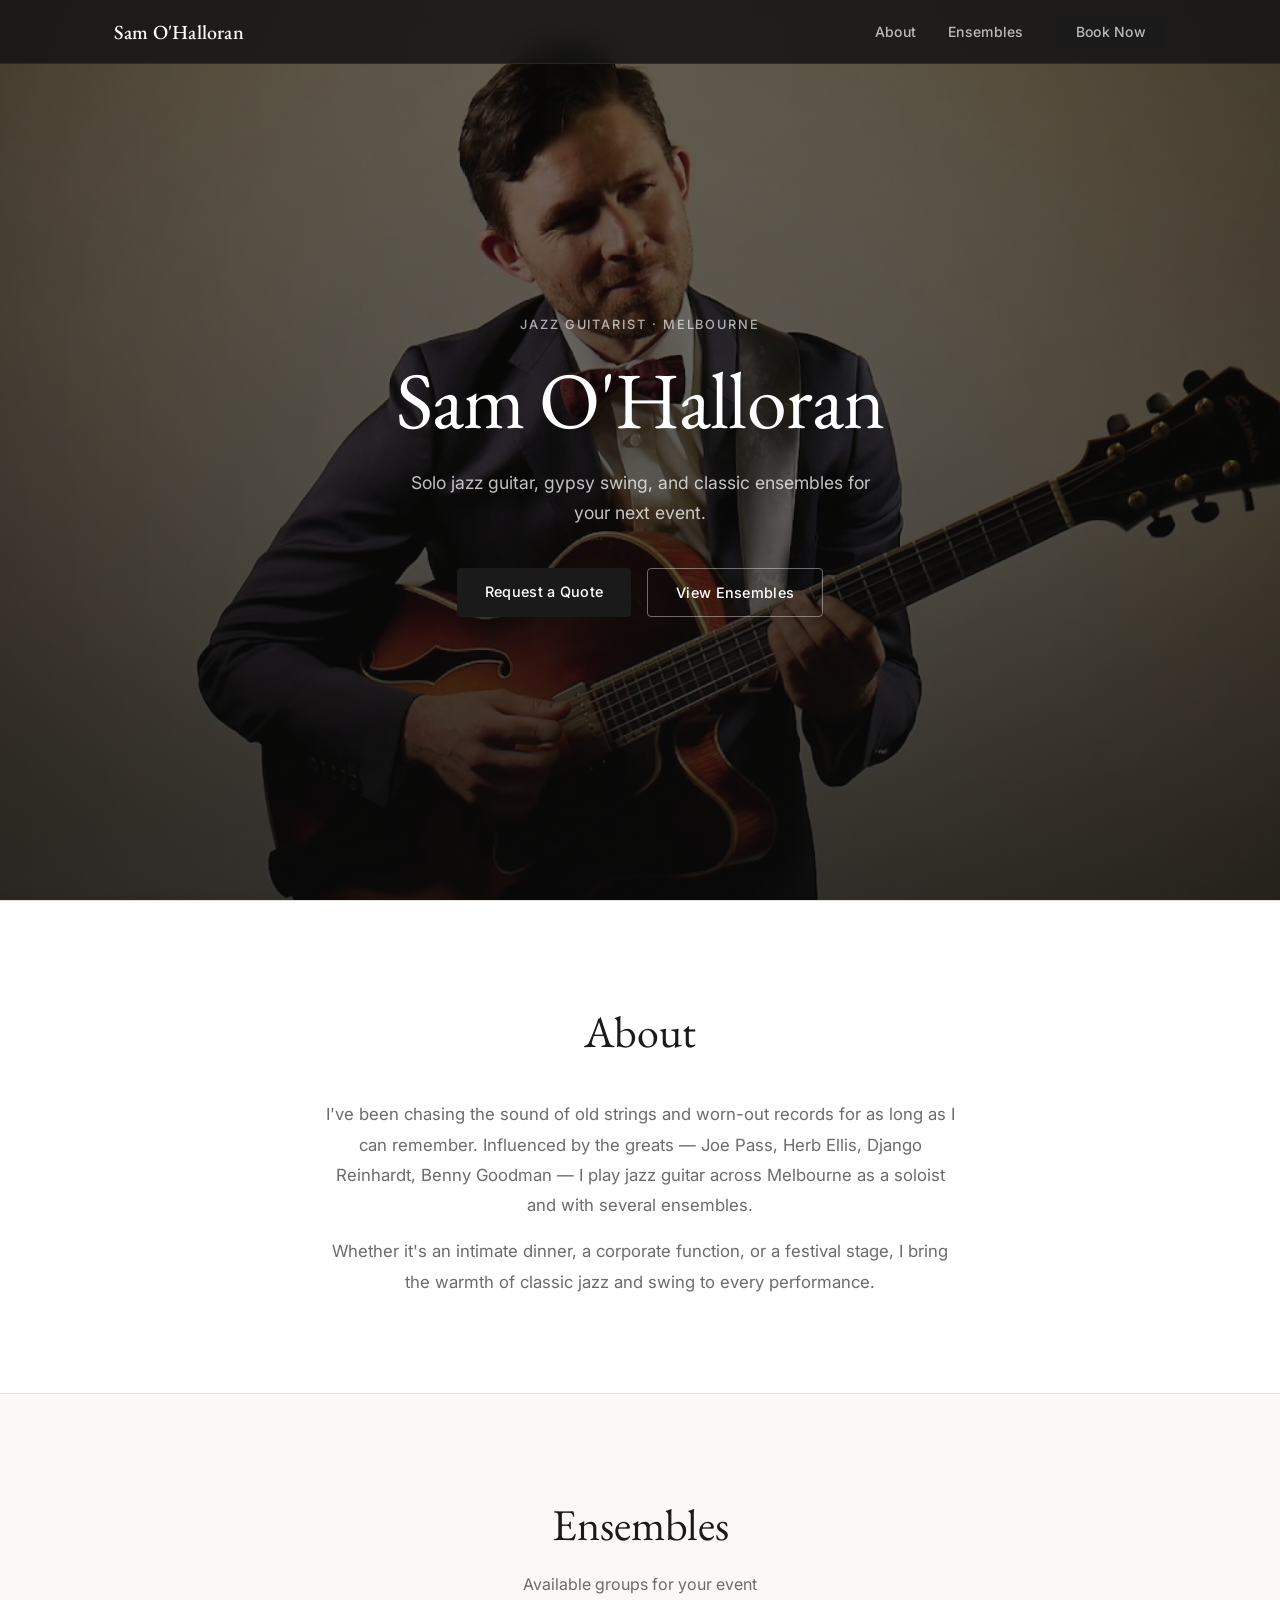
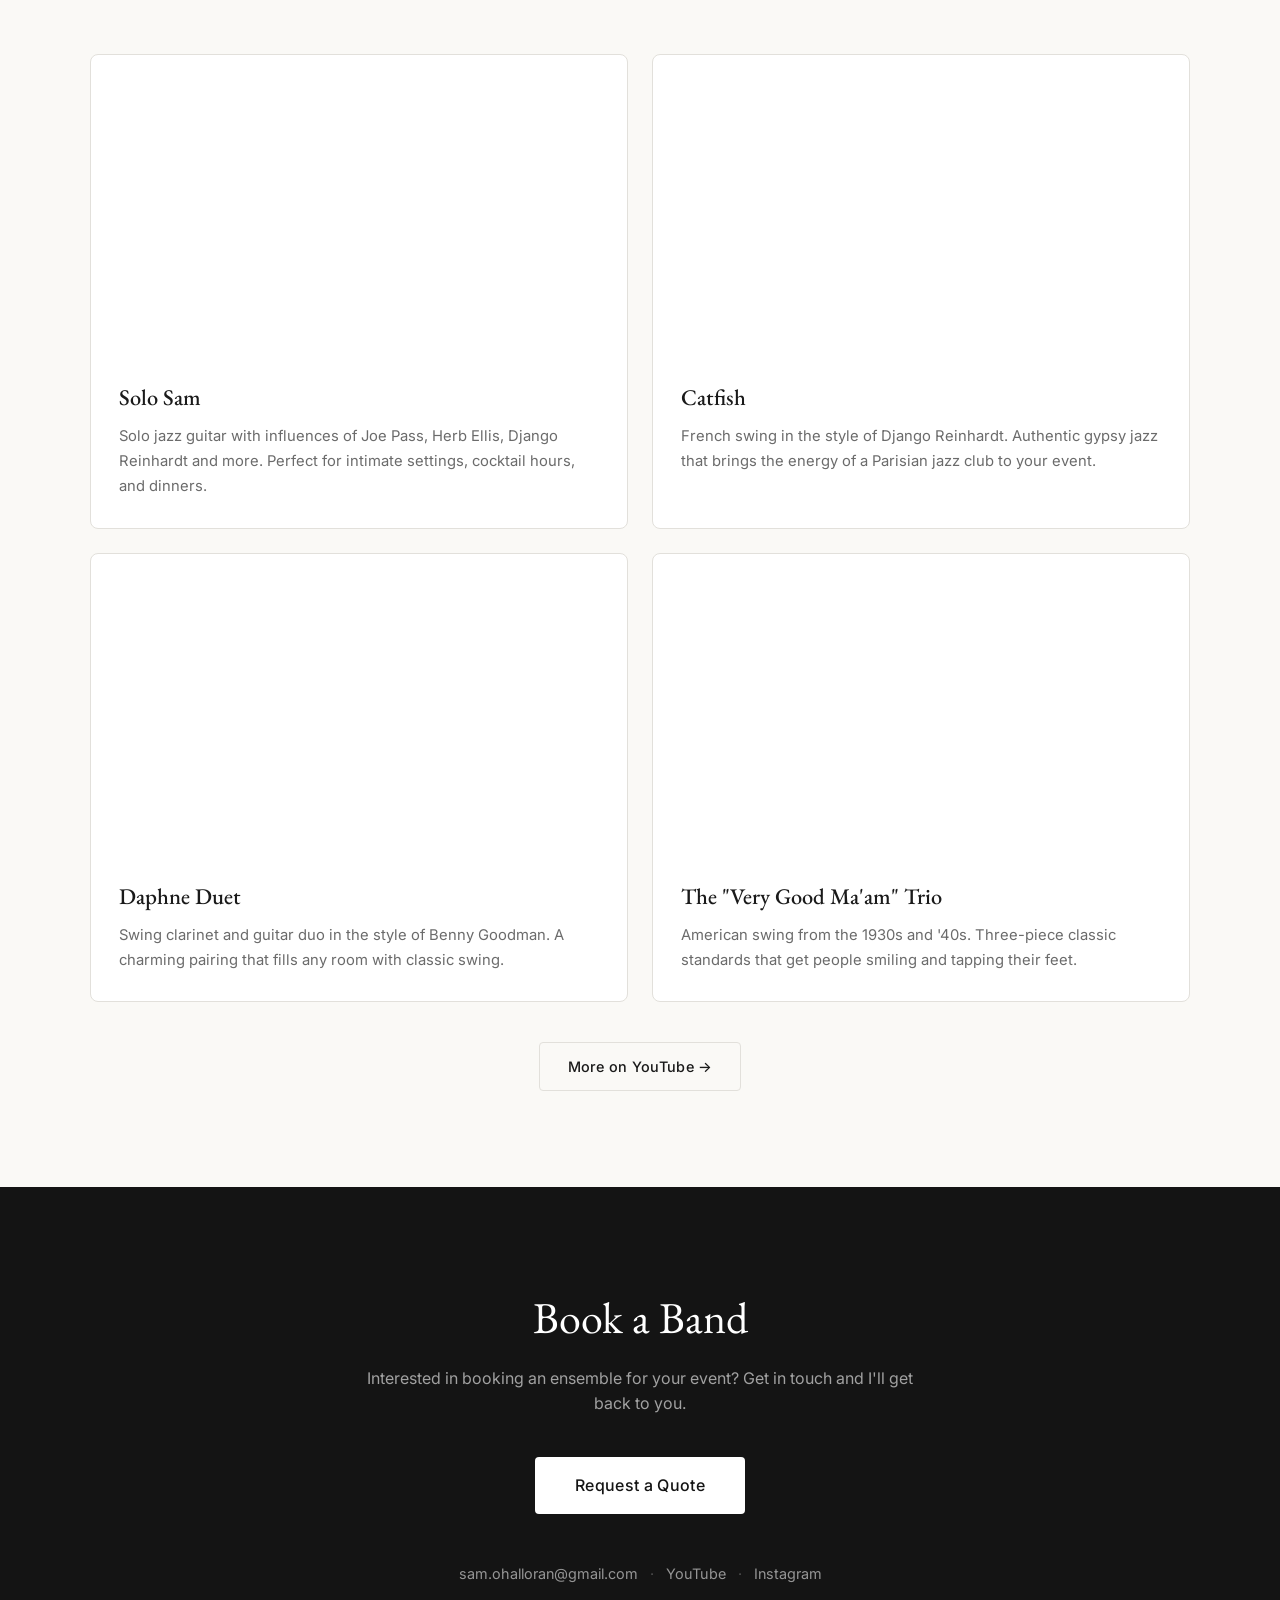
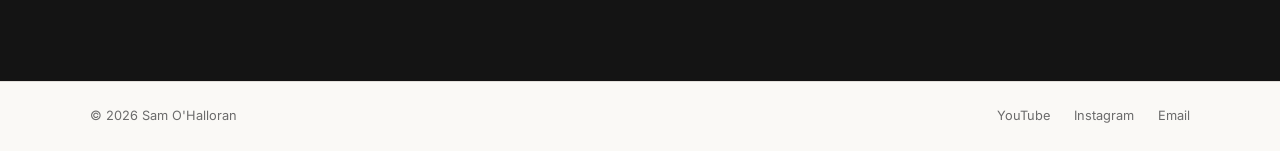
==== index.html @ 89ad7547 "Rebuild site as static HTML/CSS/JS for GitHub Pages Single-page layout with hero, about, ensembles (" ====
<!DOCTYPE html>
<html lang="en">
<head>
    <meta charset="UTF-8">
    <meta name="viewport" content="width=device-width, initial-scale=1.0">
    <title>Sam O'Halloran | Jazz Guitarist · Melbourne</title>
    <meta name="description" content="Melbourne jazz guitarist Sam O'Halloran — solo guitar, gypsy swing, and classic jazz ensembles available for events and functions.">
    <meta name="theme-color" content="#1a1a1a">
    <link rel="preconnect" href="https://fonts.googleapis.com">
    <link rel="preconnect" href="https://fonts.gstatic.com" crossorigin>
    <link href="https://fonts.googleapis.com/css2?family=EB+Garamond:ital,wght@0,400;0,500;0,600;1,400&family=Inter:wght@400;500;600&display=swap" rel="stylesheet">
    <link rel="stylesheet" href="css/styles.css">
</head>
<body>

    <nav id="nav" aria-label="Main navigation">
        <div class="nav-inner">
            <a href="#" class="nav-logo">Sam O'Halloran</a>
            <button class="nav-toggle" aria-label="Toggle menu" aria-expanded="false">
                <span></span>
                <span></span>
                <span></span>
            </button>
            <ul class="nav-links">
                <li><a href="#about">About</a></li>
                <li><a href="#ensembles">Ensembles</a></li>
                <li><a href="#contact" class="nav-cta">Book Now</a></li>
            </ul>
        </div>
    </nav>

    <main>
        <section id="hero" aria-label="Introduction">
            <div class="hero-bg" style="background-image: url('assets/images/solo-sam.jpg')" role="img" aria-label="Sam O'Halloran playing jazz guitar"></div>
            <div class="hero-overlay"></div>
            <div class="hero-content">
                <p class="hero-tag">Jazz Guitarist · Melbourne</p>
                <h1>Sam O'Halloran</h1>
                <p class="hero-sub">Solo jazz guitar, gypsy swing, and classic ensembles for your next event.</p>
                <div class="hero-actions">
                    <a href="#contact" class="btn btn-primary">Request a Quote</a>
                    <a href="#ensembles" class="btn btn-outline-light">View Ensembles</a>
                </div>
            </div>
        </section>

        <section id="about">
            <div class="section-inner">
                <h2>About</h2>
                <div class="about-content">
                    <p>I've been chasing the sound of old strings and worn-out records for as long as I can remember. Influenced by the greats — Joe Pass, Herb Ellis, Django Reinhardt, Benny Goodman — I play jazz guitar across Melbourne as a soloist and with several ensembles.</p>
                    <p>Whether it's an intimate dinner, a corporate function, or a festival stage, I bring the warmth of classic jazz and swing to every performance.</p>
                </div>
            </div>
        </section>

        <section id="ensembles">
            <div class="section-inner">
                <h2>Ensembles</h2>
                <p class="section-subtitle">Available groups for your event</p>
                <div class="ensemble-grid">
                    <article class="ensemble-card">
                        <div class="ensemble-media">
                            <div class="video-wrap">
                                <iframe src="https://www.youtube.com/embed/OLlL8KTVwTE" title="Solo Sam — Reflections (Monk)" loading="lazy" allow="accelerometer; autoplay; clipboard-write; encrypted-media; gyroscope; picture-in-picture" allowfullscreen></iframe>
                            </div>
                        </div>
                        <div class="ensemble-body">
                            <h3>Solo Sam</h3>
                            <p>Solo jazz guitar with influences of Joe Pass, Herb Ellis, Django Reinhardt and more. Perfect for intimate settings, cocktail hours, and dinners.</p>
                        </div>
                    </article>
                    <article class="ensemble-card">
                        <div class="ensemble-media">
                            <div class="video-wrap">
                                <iframe src="https://www.youtube.com/embed/uPVHsRe5K2k" title="Catfish — St. Louis Blues" loading="lazy" allow="accelerometer; autoplay; clipboard-write; encrypted-media; gyroscope; picture-in-picture" allowfullscreen></iframe>
                            </div>
                        </div>
                        <div class="ensemble-body">
                            <h3>Catfish</h3>
                            <p>French swing in the style of Django Reinhardt. Authentic gypsy jazz that brings the energy of a Parisian jazz club to your event.</p>
                        </div>
                    </article>
                    <article class="ensemble-card">
                        <div class="ensemble-media">
                            <div class="video-wrap">
                                <iframe src="https://www.youtube.com/embed/YDg9e8alAC8" title="Daphne Duet — Tin Tin Deo" loading="lazy" allow="accelerometer; autoplay; clipboard-write; encrypted-media; gyroscope; picture-in-picture" allowfullscreen></iframe>
                            </div>
                        </div>
                        <div class="ensemble-body">
                            <h3>Daphne Duet</h3>
                            <p>Swing clarinet and guitar duo in the style of Benny Goodman. A charming pairing that fills any room with classic swing.</p>
                        </div>
                    </article>
                    <article class="ensemble-card">
                        <div class="ensemble-media">
                            <div class="video-wrap">
                                <iframe src="https://www.youtube.com/embed/UZfthnT7lpw" title="The Very Good Ma'am Trio — Love Me or Leave Me" loading="lazy" allow="accelerometer; autoplay; clipboard-write; encrypted-media; gyroscope; picture-in-picture" allowfullscreen></iframe>
                            </div>
                        </div>
                        <div class="ensemble-body">
                            <h3>The "Very Good Ma'am" Trio</h3>
                            <p>American swing from the 1930s and '40s. Three-piece classic standards that get people smiling and tapping their feet.</p>
                        </div>
                    </article>
                </div>
                <div class="ensemble-more">
                    <a href="https://www.youtube.com/user/samohalloran" target="_blank" rel="noopener noreferrer" class="btn btn-outline">More on YouTube &rarr;</a>
                </div>
            </div>
        </section>

        <section id="contact">
            <div class="section-inner contact-section">
                <h2>Book a Band</h2>
                <p class="section-subtitle">Interested in booking an ensemble for your event? Get in touch and I'll get back to you.</p>
                <a href="mailto:sam.ohalloran@gmail.com?subject=Booking%20Inquiry&body=Hi%20Sam,%0A%0AI'm%20interested%20in%20booking%20one%20of%20your%20ensembles%20for%20an%20event.%0A%0AName:%0AEvent%20Date:%0AVenue/Address:%0ABand%20Preference:%0AEvent%20Type:%0ANumber%20of%20Guests:%0AStart%20Time:%0AEnd%20Time:%0A%0AAdditional%20Details:%0A%0AThank%20you!" class="btn btn-primary btn-lg">Request a Quote</a>
                <div class="contact-details">
                    <a href="mailto:sam.ohalloran@gmail.com">sam.ohalloran@gmail.com</a>
                    <span class="contact-sep" aria-hidden="true">&middot;</span>
                    <a href="https://www.youtube.com/user/samohalloran" target="_blank" rel="noopener noreferrer">YouTube</a>
                    <span class="contact-sep" aria-hidden="true">&middot;</span>
                    <a href="https://www.instagram.com/ohalloransam/" target="_blank" rel="noopener noreferrer">Instagram</a>
                </div>
            </div>
        </section>
    </main>

    <footer>
        <div class="footer-inner">
            <span>&copy; 2026 Sam O'Halloran</span>
            <div class="footer-links">
                <a href="https://www.youtube.com/user/samohalloran" target="_blank" rel="noopener noreferrer">YouTube</a>
                <a href="https://www.instagram.com/ohalloransam/" target="_blank" rel="noopener noreferrer">Instagram</a>
                <a href="mailto:sam.ohalloran@gmail.com">Email</a>
            </div>
        </div>
    </footer>

    <script src="js/script.js"></script>
</body>
</html>
---- css/styles.css ----
*,
*::before,
*::after {
    margin: 0;
    padding: 0;
    box-sizing: border-box;
}

:root {
    --color-bg: #faf9f6;
    --color-surface: #ffffff;
    --color-text: #1a1a1a;
    --color-text-muted: #6b6b6b;
    --color-border: #e2e0db;
    --color-accent: #1a1a1a;
    --color-accent-hover: #333;
    --color-dark: #141414;
    --font-display: 'EB Garamond', Georgia, serif;
    --font-body: 'Inter', -apple-system, BlinkMacSystemFont, sans-serif;
    --max-width: 1100px;
    --nav-height: 64px;
}

html {
    scroll-behavior: smooth;
    scroll-padding-top: var(--nav-height);
}

body {
    font-family: var(--font-body);
    font-size: 16px;
    line-height: 1.6;
    color: var(--color-text);
    background-color: var(--color-bg);
    -webkit-font-smoothing: antialiased;
    -moz-osx-font-smoothing: grayscale;
}

/* ---- NAV ---- */

nav {
    position: fixed;
    top: 0;
    left: 0;
    right: 0;
    height: var(--nav-height);
    background: rgba(250, 249, 246, 0.92);
    backdrop-filter: blur(12px);
    -webkit-backdrop-filter: blur(12px);
    border-bottom: 1px solid var(--color-border);
    z-index: 1000;
    transition: box-shadow 0.3s ease, background 0.3s ease;
}

nav.scrolled {
    box-shadow: 0 1px 8px rgba(0, 0, 0, 0.06);
}

nav.nav-dark {
    background: rgba(20, 20, 20, 0.85);
    border-bottom-color: rgba(255, 255, 255, 0.08);
}

nav.nav-dark .nav-logo {
    color: #fff;
}

nav.nav-dark .nav-links a {
    color: rgba(255, 255, 255, 0.7);
}

nav.nav-dark .nav-links a:hover {
    color: #fff;
}

nav.nav-dark .nav-toggle span {
    background: #fff;
}

.nav-inner {
    max-width: var(--max-width);
    margin: 0 auto;
    padding: 0 1.5rem;
    height: 100%;
    display: flex;
    align-items: center;
    justify-content: space-between;
}

.nav-logo {
    font-family: var(--font-display);
    font-size: 1.25rem;
    font-weight: 500;
    color: var(--color-text);
    text-decoration: none;
    letter-spacing: 0.01em;
    transition: color 0.3s ease;
}

.nav-links {
    list-style: none;
    display: flex;
    align-items: center;
    gap: 2rem;
}

.nav-links a {
    text-decoration: none;
    color: var(--color-text-muted);
    font-size: 0.875rem;
    font-weight: 500;
    letter-spacing: 0.02em;
    transition: color 0.2s ease;
}

.nav-links a:hover {
    color: var(--color-text);
}

.nav-links .nav-cta {
    background: var(--color-accent);
    color: #fff;
    padding: 0.5rem 1.25rem;
    border-radius: 4px;
}

.nav-links .nav-cta:hover {
    background: var(--color-accent-hover);
    color: #fff;
}

.nav-toggle {
    display: none;
    background: none;
    border: none;
    cursor: pointer;
    padding: 0.5rem;
    flex-direction: column;
    gap: 5px;
}

.nav-toggle span {
    display: block;
    width: 22px;
    height: 2px;
    background: var(--color-text);
    border-radius: 2px;
    transition: transform 0.3s ease, opacity 0.3s ease, background 0.3s ease;
}

/* ---- BUTTONS ---- */

.btn {
    display: inline-block;
    text-decoration: none;
    font-family: var(--font-body);
    font-size: 0.9rem;
    font-weight: 500;
    letter-spacing: 0.02em;
    padding: 0.75rem 1.75rem;
    border-radius: 4px;
    transition: all 0.2s ease;
    cursor: pointer;
    border: none;
}

.btn-primary {
    background: var(--color-accent);
    color: #fff;
}

.btn-primary:hover {
    background: var(--color-accent-hover);
}

.btn-outline {
    background: transparent;
    color: var(--color-text);
    border: 1px solid var(--color-border);
}

.btn-outline:hover {
    border-color: var(--color-text);
}

.btn-outline-light {
    background: transparent;
    color: #fff;
    border: 1px solid rgba(255, 255, 255, 0.4);
}

.btn-outline-light:hover {
    border-color: #fff;
    background: rgba(255, 255, 255, 0.1);
}

.btn-lg {
    padding: 1rem 2.5rem;
    font-size: 1rem;
}

/* ---- HERO ---- */

#hero {
    position: relative;
    min-height: 100vh;
    display: flex;
    align-items: center;
    justify-content: center;
    text-align: center;
    padding: calc(var(--nav-height) + 2rem) 1.5rem 4rem;
    overflow: hidden;
}

.hero-bg {
    position: absolute;
    inset: 0;
    background-size: cover;
    background-position: center 30%;
    background-repeat: no-repeat;
}

.hero-overlay {
    position: absolute;
    inset: 0;
    background: linear-gradient(
        to bottom,
        rgba(10, 10, 10, 0.55) 0%,
        rgba(10, 10, 10, 0.65) 50%,
        rgba(10, 10, 10, 0.8) 100%
    );
}

.hero-content {
    position: relative;
    z-index: 1;
    max-width: 640px;
}

.hero-tag {
    font-size: 0.8rem;
    font-weight: 500;
    letter-spacing: 0.15em;
    text-transform: uppercase;
    color: rgba(255, 255, 255, 0.65);
    margin-bottom: 1.25rem;
}

.hero-content h1 {
    font-family: var(--font-display);
    font-size: clamp(3rem, 8vw, 5rem);
    font-weight: 400;
    line-height: 1.1;
    margin-bottom: 1.5rem;
    letter-spacing: -0.01em;
    color: #fff;
}

.hero-sub {
    font-size: 1.1rem;
    color: rgba(255, 255, 255, 0.75);
    line-height: 1.7;
    margin-bottom: 2.5rem;
    max-width: 480px;
    margin-left: auto;
    margin-right: auto;
}

.hero-actions {
    display: flex;
    gap: 1rem;
    justify-content: center;
    flex-wrap: wrap;
}

/* ---- SECTIONS ---- */

section {
    padding: 6rem 1.5rem;
}

.section-inner {
    max-width: var(--max-width);
    margin: 0 auto;
}

section h2 {
    font-family: var(--font-display);
    font-size: clamp(2rem, 4vw, 2.75rem);
    font-weight: 400;
    text-align: center;
    margin-bottom: 0.75rem;
}

.section-subtitle {
    text-align: center;
    color: var(--color-text-muted);
    font-size: 1rem;
    margin-bottom: 3.5rem;
}

/* ---- ABOUT ---- */

#about {
    background: var(--color-surface);
    border-top: 1px solid var(--color-border);
    border-bottom: 1px solid var(--color-border);
}

.about-content {
    max-width: 640px;
    margin: 2rem auto 0;
    text-align: center;
}

.about-content p {
    color: var(--color-text-muted);
    font-size: 1.05rem;
    line-height: 1.8;
    margin-bottom: 1rem;
}

.about-content p:last-child {
    margin-bottom: 0;
}

/* ---- ENSEMBLES ---- */

#ensembles {
    background: var(--color-bg);
}

.ensemble-grid {
    display: grid;
    grid-template-columns: repeat(2, 1fr);
    gap: 1.5rem;
}

.ensemble-card {
    background: var(--color-surface);
    border: 1px solid var(--color-border);
    border-radius: 8px;
    overflow: hidden;
    transition: border-color 0.2s ease, transform 0.2s ease, box-shadow 0.2s ease;
}

.ensemble-card:hover {
    border-color: #bbb;
    transform: translateY(-3px);
    box-shadow: 0 8px 24px rgba(0, 0, 0, 0.06);
}

.ensemble-media {
    width: 100%;
}

.ensemble-media .video-wrap {
    position: relative;
    padding-bottom: 56.25%;
    height: 0;
}

.ensemble-media .video-wrap iframe {
    position: absolute;
    top: 0;
    left: 0;
    width: 100%;
    height: 100%;
    border: none;
}

.ensemble-body {
    padding: 1.5rem 1.75rem 1.75rem;
}

.ensemble-card h3 {
    font-family: var(--font-display);
    font-size: 1.4rem;
    font-weight: 500;
    margin-bottom: 0.5rem;
}

.ensemble-card p {
    color: var(--color-text-muted);
    font-size: 0.925rem;
    line-height: 1.7;
}

.ensemble-more {
    text-align: center;
    margin-top: 2.5rem;
}

/* ---- CONTACT (merged book + contact) ---- */

#contact {
    background: var(--color-dark);
    color: #fff;
}

#contact h2 {
    color: #fff;
}

#contact .section-subtitle {
    color: rgba(255, 255, 255, 0.6);
    margin-bottom: 2.5rem;
}

.contact-section {
    text-align: center;
    max-width: 560px;
}

#contact .btn-primary {
    background: #fff;
    color: var(--color-dark);
}

#contact .btn-primary:hover {
    background: rgba(255, 255, 255, 0.88);
}

.contact-details {
    margin-top: 3rem;
    display: flex;
    align-items: center;
    justify-content: center;
    gap: 0.75rem;
    flex-wrap: wrap;
}

.contact-details a {
    color: rgba(255, 255, 255, 0.55);
    text-decoration: none;
    font-size: 0.9rem;
    transition: color 0.2s ease;
}

.contact-details a:hover {
    color: #fff;
}

.contact-sep {
    color: rgba(255, 255, 255, 0.25);
    font-size: 0.9rem;
}

/* ---- FOOTER ---- */

footer {
    border-top: 1px solid var(--color-border);
    padding: 1.5rem;
}

.footer-inner {
    max-width: var(--max-width);
    margin: 0 auto;
    display: flex;
    justify-content: space-between;
    align-items: center;
    font-size: 0.8rem;
    color: var(--color-text-muted);
}

.footer-links {
    display: flex;
    gap: 1.5rem;
}

.footer-links a {
    color: var(--color-text-muted);
    text-decoration: none;
    font-size: 0.8rem;
    transition: color 0.2s ease;
}

.footer-links a:hover {
    color: var(--color-text);
}

/* ---- FOCUS STYLES ---- */

:focus-visible {
    outline: 2px solid var(--color-accent);
    outline-offset: 2px;
}

#contact :focus-visible,
nav.nav-dark :focus-visible {
    outline-color: #fff;
}

/* ---- FADE-IN ANIMATION ---- */

.fade-in {
    opacity: 0;
    transform: translateY(20px);
    transition: opacity 0.6s ease, transform 0.6s ease;
}

.fade-in.visible {
    opacity: 1;
    transform: translateY(0);
}

/* ---- REDUCED MOTION ---- */

@media (prefers-reduced-motion: reduce) {
    html {
        scroll-behavior: auto;
    }

    .fade-in {
        opacity: 1;
        transform: none;
        transition: none;
    }

    .ensemble-card,
    nav,
    .btn,
    .nav-links,
    .nav-toggle span,
    .nav-logo,
    .nav-links a,
    .contact-details a,
    .footer-links a {
        transition: none;
    }
}

/* ---- RESPONSIVE ---- */

@media (max-width: 768px) {
    .nav-toggle {
        display: flex;
    }

    .nav-links {
        position: fixed;
        top: var(--nav-height);
        left: 0;
        right: 0;
        background: rgba(250, 249, 246, 0.98);
        backdrop-filter: blur(12px);
        -webkit-backdrop-filter: blur(12px);
        flex-direction: column;
        padding: 2rem 1.5rem;
        gap: 1.5rem;
        border-bottom: 1px solid var(--color-border);
        transform: translateY(-100%);
        opacity: 0;
        pointer-events: none;
        transition: transform 0.3s ease, opacity 0.3s ease;
    }

    nav.nav-dark .nav-links {
        background: rgba(20, 20, 20, 0.98);
        border-bottom-color: rgba(255, 255, 255, 0.08);
    }

    .nav-links.open {
        transform: translateY(0);
        opacity: 1;
        pointer-events: auto;
    }

    .nav-links a {
        font-size: 1rem;
    }

    .nav-toggle.active span:nth-child(1) {
        transform: rotate(45deg) translate(5px, 5px);
    }

    .nav-toggle.active span:nth-child(2) {
        opacity: 0;
    }

    .nav-toggle.active span:nth-child(3) {
        transform: rotate(-45deg) translate(5px, -5px);
    }

    #hero {
        min-height: 85vh;
        padding-top: calc(var(--nav-height) + 3rem);
    }

    section {
        padding: 4rem 1.25rem;
    }

    .ensemble-grid {
        grid-template-columns: 1fr;
    }

    .footer-inner {
        flex-direction: column;
        gap: 0.75rem;
    }
}

@media (max-width: 480px) {
    .hero-content h1 {
        font-size: 2.5rem;
    }

    .hero-actions {
        flex-direction: column;
        align-items: center;
    }

    .btn {
        width: 100%;
        text-align: center;
        max-width: 280px;
    }
}
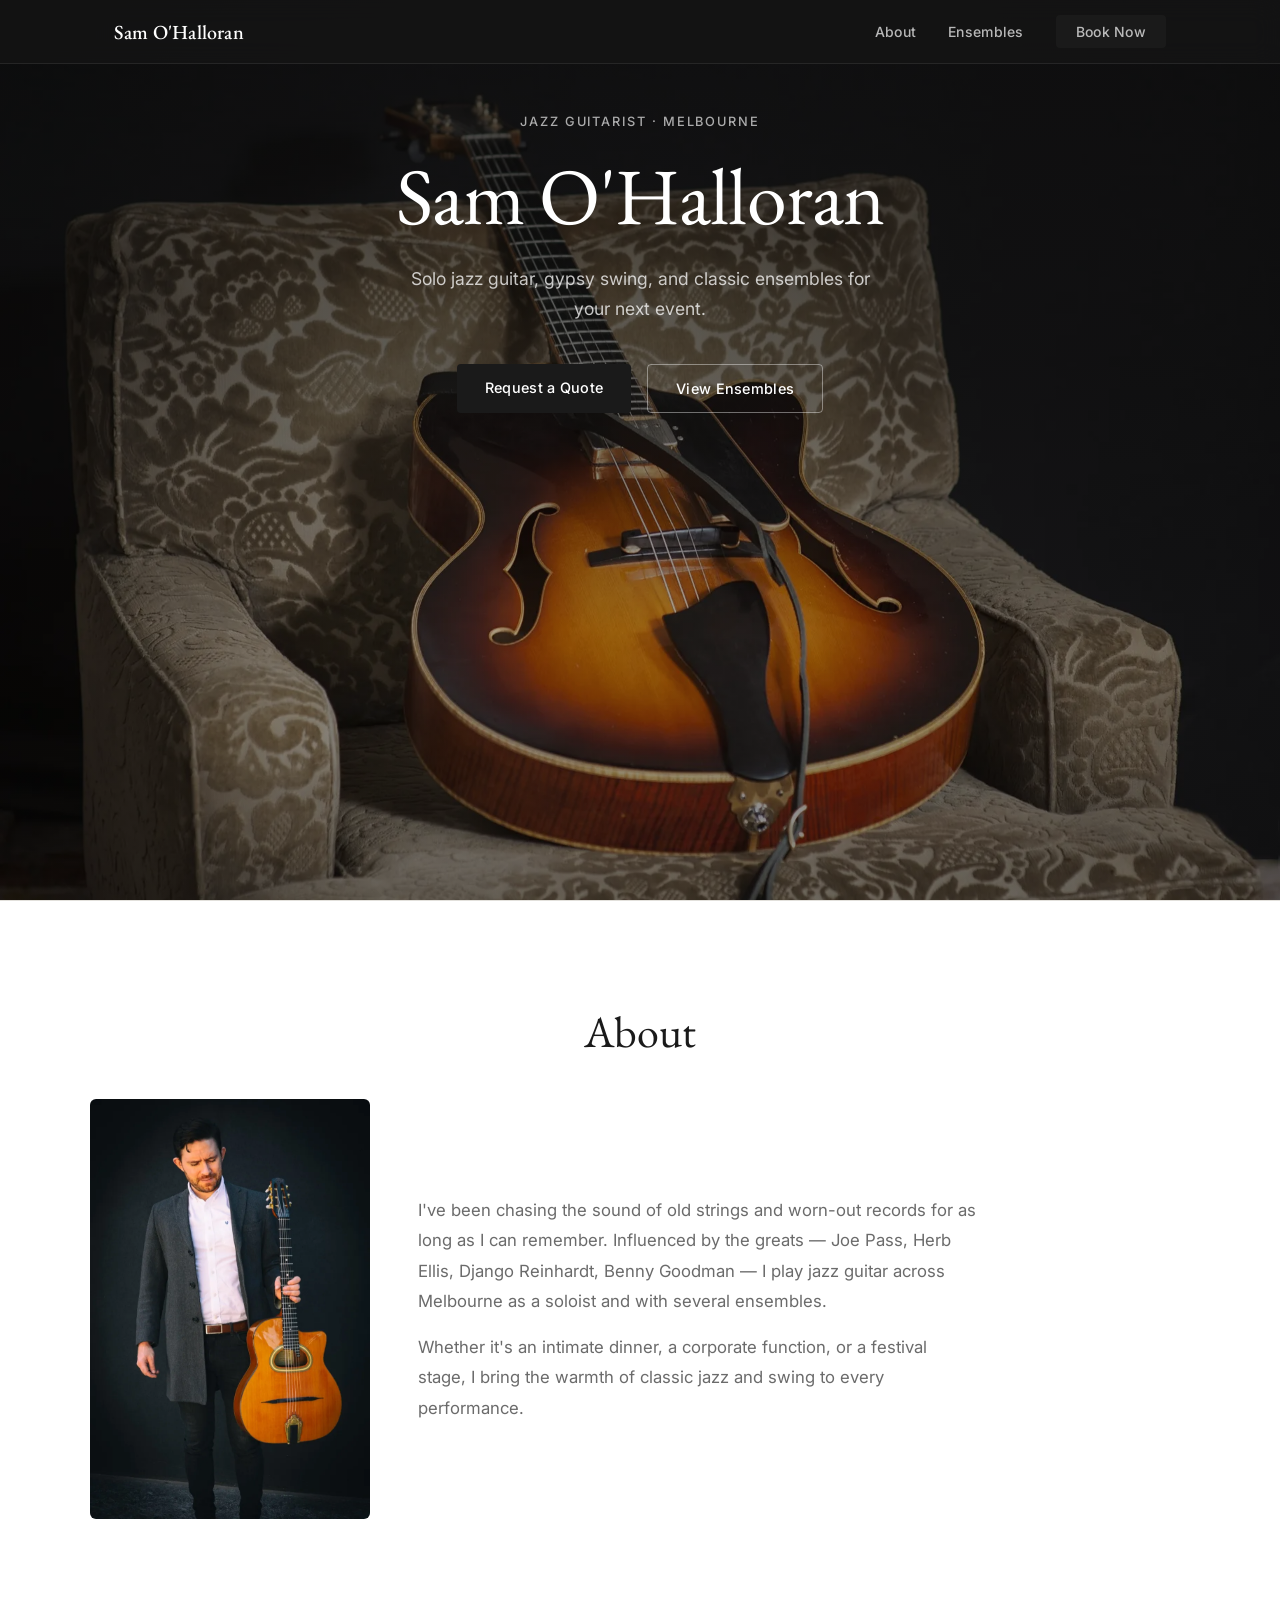
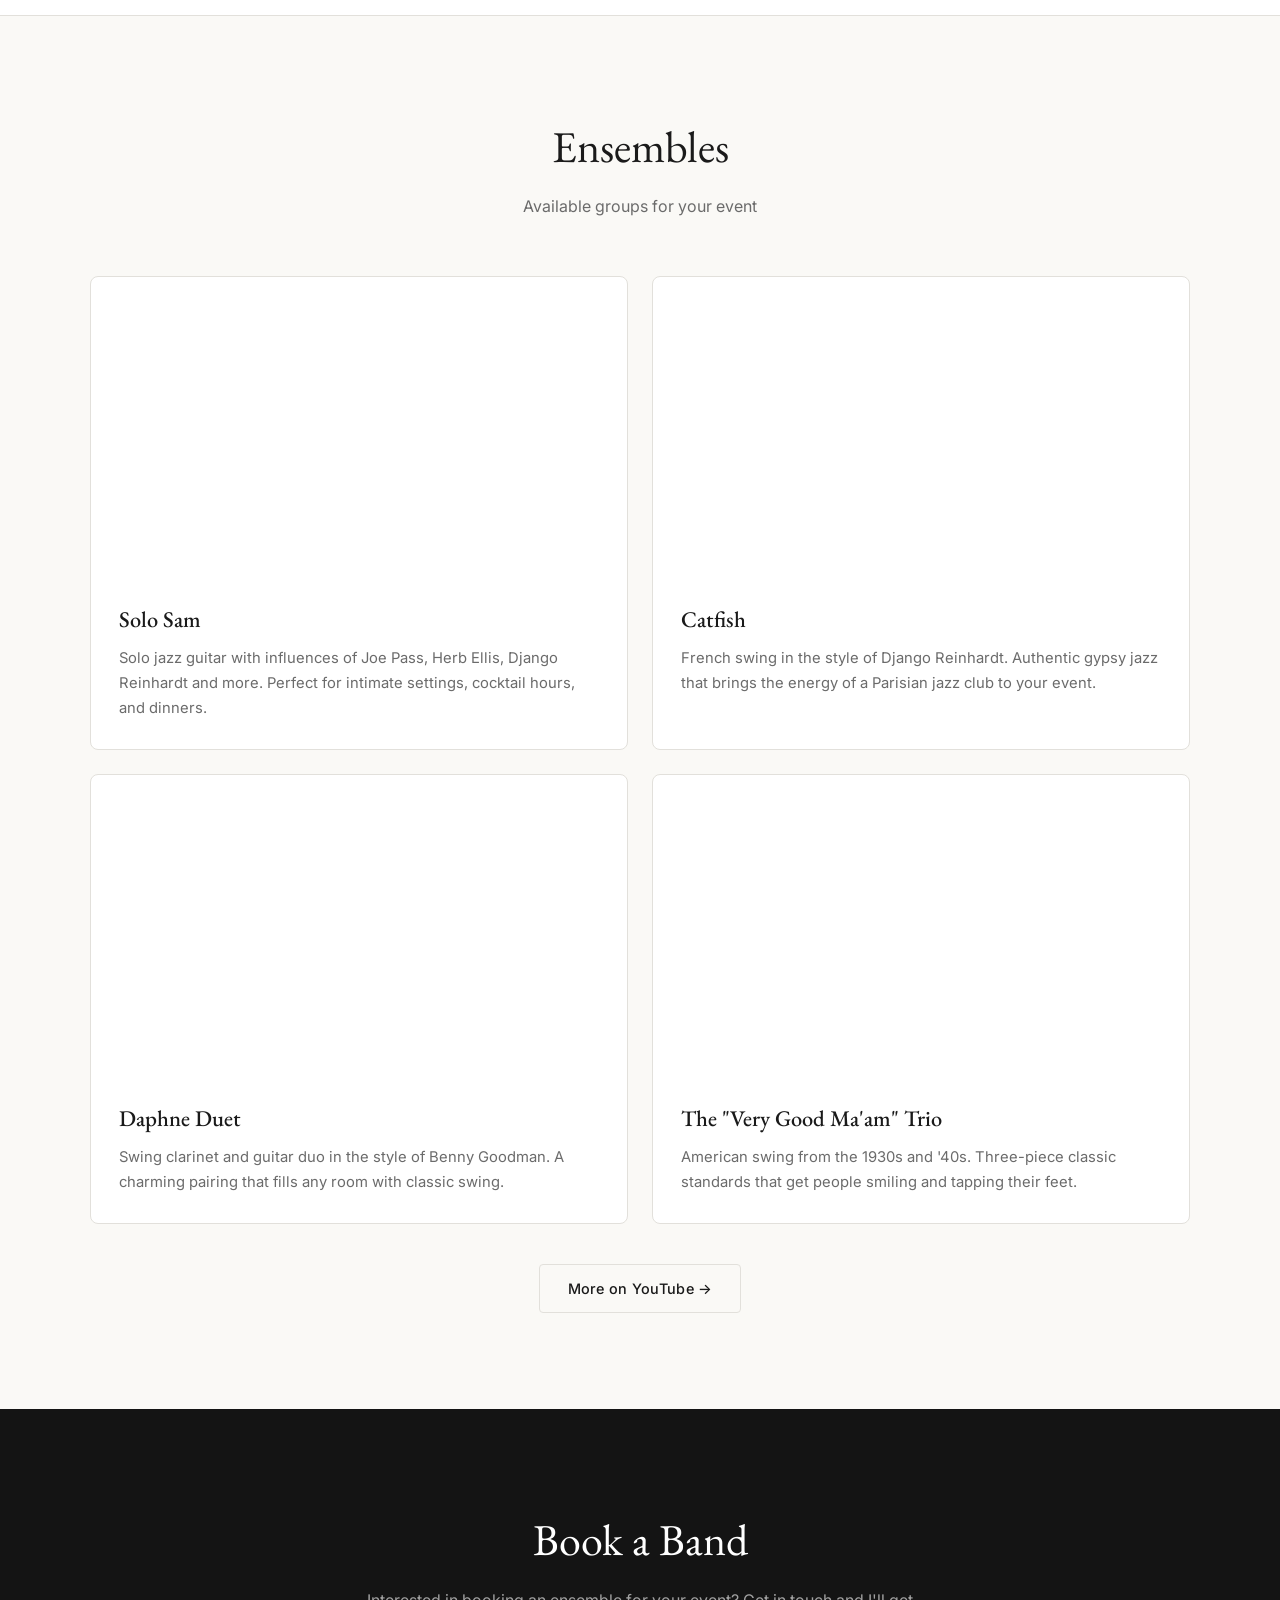
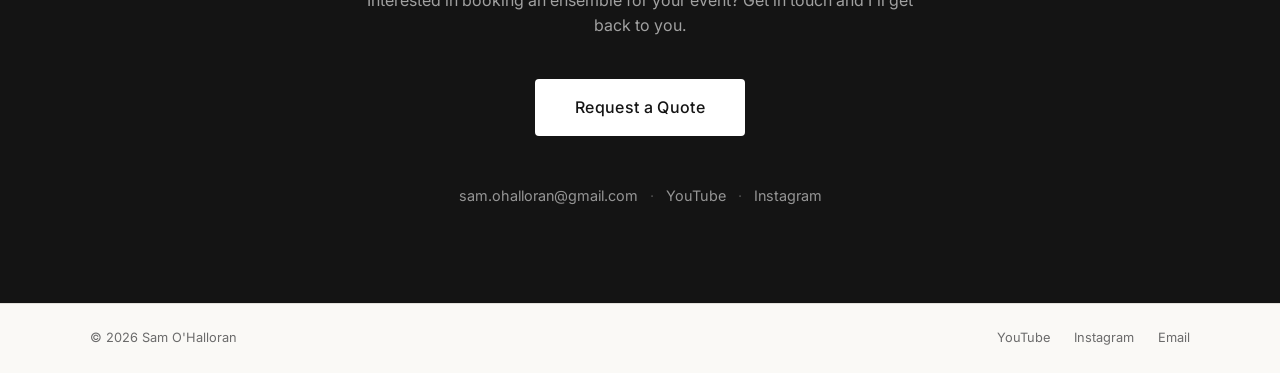
==== commit 41f0d5a1: "Add professional photography and refine layout Replace YouTube thumbnail placeholders with professio" ====
--- a/index.html
+++ b/index.html
@@ -31,7 +31,12 @@
 
     <main>
         <section id="hero" aria-label="Introduction">
-            <div class="hero-bg" style="background-image: url('assets/images/solo-sam.jpg')" role="img" aria-label="Sam O'Halloran playing jazz guitar"></div>
+            <div class="hero-bg" role="img" aria-label="Jazz guitar on armchair">
+                <picture>
+                    <source srcset="assets/images/hero.webp" type="image/webp">
+                    <img src="assets/images/hero.jpg" alt="" loading="eager" width="1920" height="2885">
+                </picture>
+            </div>
             <div class="hero-overlay"></div>
             <div class="hero-content">
                 <p class="hero-tag">Jazz Guitarist · Melbourne</p>
@@ -48,8 +53,16 @@
             <div class="section-inner">
                 <h2>About</h2>
                 <div class="about-content">
-                    <p>I've been chasing the sound of old strings and worn-out records for as long as I can remember. Influenced by the greats — Joe Pass, Herb Ellis, Django Reinhardt, Benny Goodman — I play jazz guitar across Melbourne as a soloist and with several ensembles.</p>
-                    <p>Whether it's an intimate dinner, a corporate function, or a festival stage, I bring the warmth of classic jazz and swing to every performance.</p>
+                    <div class="about-photo">
+                        <picture>
+                            <source srcset="assets/images/about.webp" type="image/webp">
+                            <img src="assets/images/about.jpg" alt="Sam O'Halloran performing live" loading="lazy" width="800" height="1198">
+                        </picture>
+                    </div>
+                    <div class="about-text">
+                        <p>I've been chasing the sound of old strings and worn-out records for as long as I can remember. Influenced by the greats — Joe Pass, Herb Ellis, Django Reinhardt, Benny Goodman — I play jazz guitar across Melbourne as a soloist and with several ensembles.</p>
+                        <p>Whether it's an intimate dinner, a corporate function, or a festival stage, I bring the warmth of classic jazz and swing to every performance.</p>
+                    </div>
                 </div>
             </div>
         </section>
--- a/css/styles.css
+++ b/css/styles.css
@@ -205,19 +205,24 @@
     position: relative;
     min-height: 100vh;
     display: flex;
-    align-items: center;
+    align-items: flex-start;
     justify-content: center;
     text-align: center;
-    padding: calc(var(--nav-height) + 2rem) 1.5rem 4rem;
+    padding: calc(var(--nav-height) + 3rem) 1.5rem 4rem;
     overflow: hidden;
 }
 
 .hero-bg {
     position: absolute;
     inset: 0;
-    background-size: cover;
-    background-position: center 30%;
-    background-repeat: no-repeat;
+    overflow: hidden;
+}
+
+.hero-bg img {
+    width: 100%;
+    height: 100%;
+    object-fit: cover;
+    object-position: center 60%;
 }
 
 .hero-overlay {
@@ -225,9 +230,10 @@
     inset: 0;
     background: linear-gradient(
         to bottom,
-        rgba(10, 10, 10, 0.55) 0%,
-        rgba(10, 10, 10, 0.65) 50%,
-        rgba(10, 10, 10, 0.8) 100%
+        rgba(10, 10, 10, 0.75) 0%,
+        rgba(10, 10, 10, 0.6) 40%,
+        rgba(10, 10, 10, 0.35) 70%,
+        rgba(10, 10, 10, 0.5) 100%
     );
 }
 
@@ -308,19 +314,36 @@
 }
 
 .about-content {
-    max-width: 640px;
-    margin: 2rem auto 0;
-    text-align: center;
-}
-
-.about-content p {
+    display: grid;
+    grid-template-columns: 280px 1fr;
+    gap: 3rem;
+    align-items: center;
+    margin-top: 2rem;
+}
+
+.about-photo {
+    border-radius: 6px;
+    overflow: hidden;
+}
+
+.about-photo img {
+    width: 100%;
+    height: auto;
+    display: block;
+}
+
+.about-text {
+    max-width: 560px;
+}
+
+.about-text p {
     color: var(--color-text-muted);
     font-size: 1.05rem;
     line-height: 1.8;
     margin-bottom: 1rem;
 }
 
-.about-content p:last-child {
+.about-text p:last-child {
     margin-bottom: 0;
 }
 
@@ -584,11 +607,21 @@
 
     #hero {
         min-height: 85vh;
-        padding-top: calc(var(--nav-height) + 3rem);
+        padding-top: calc(var(--nav-height) + 4rem);
     }
 
     section {
         padding: 4rem 1.25rem;
+    }
+
+    .about-content {
+        grid-template-columns: 1fr;
+        text-align: center;
+    }
+
+    .about-photo {
+        max-width: 260px;
+        margin: 0 auto;
     }
 
     .ensemble-grid {
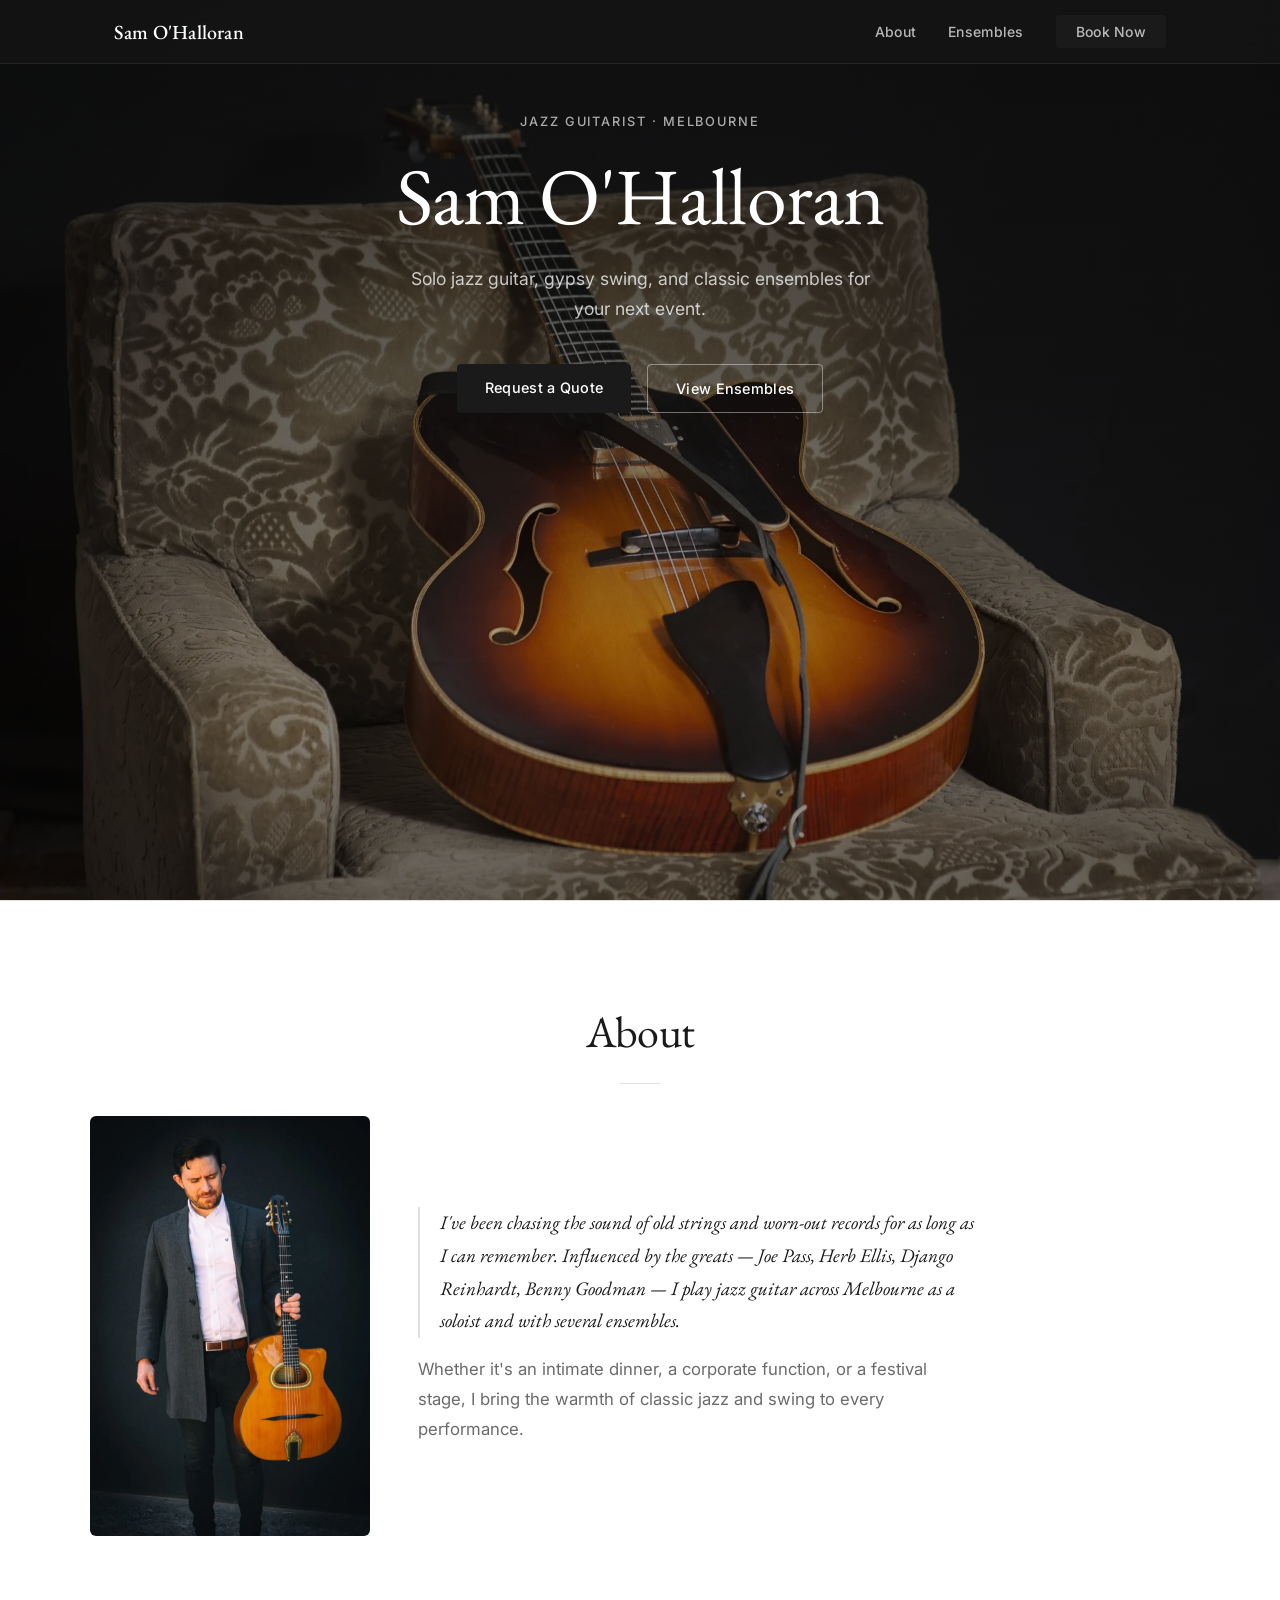
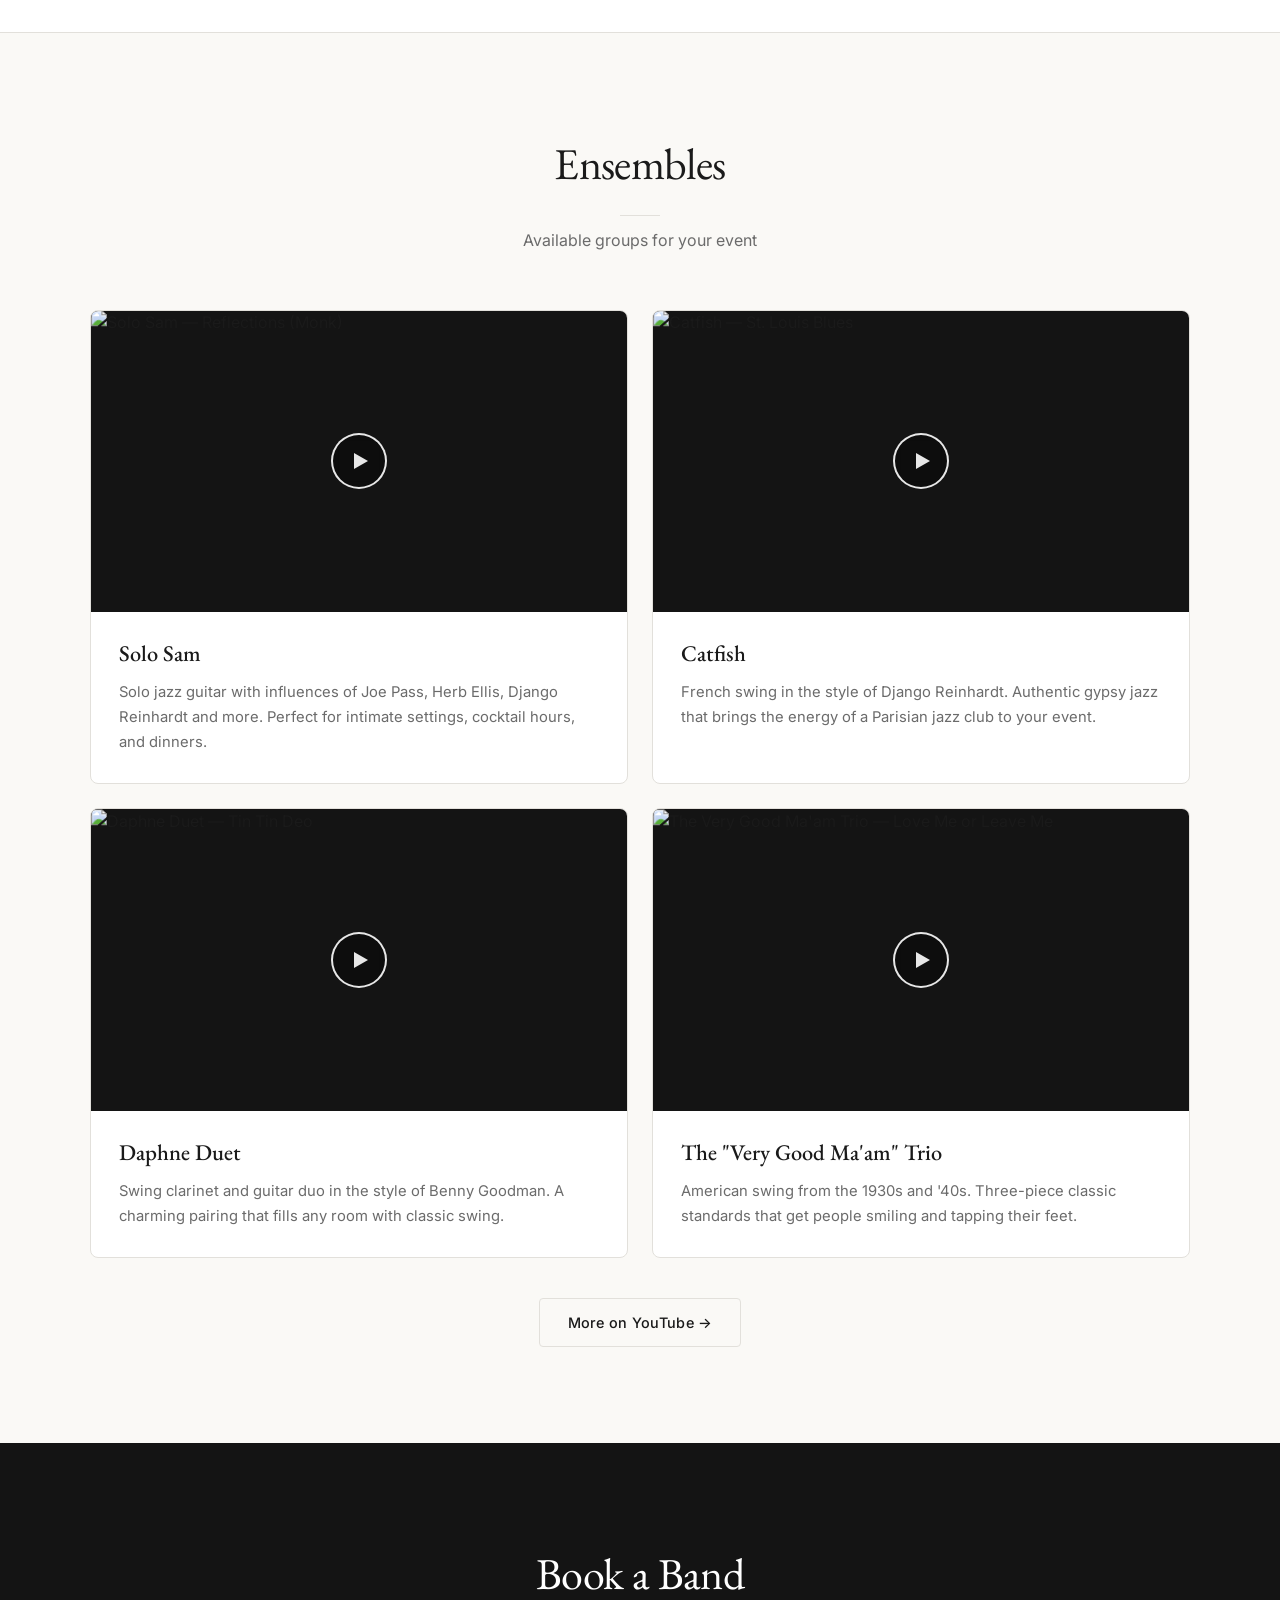
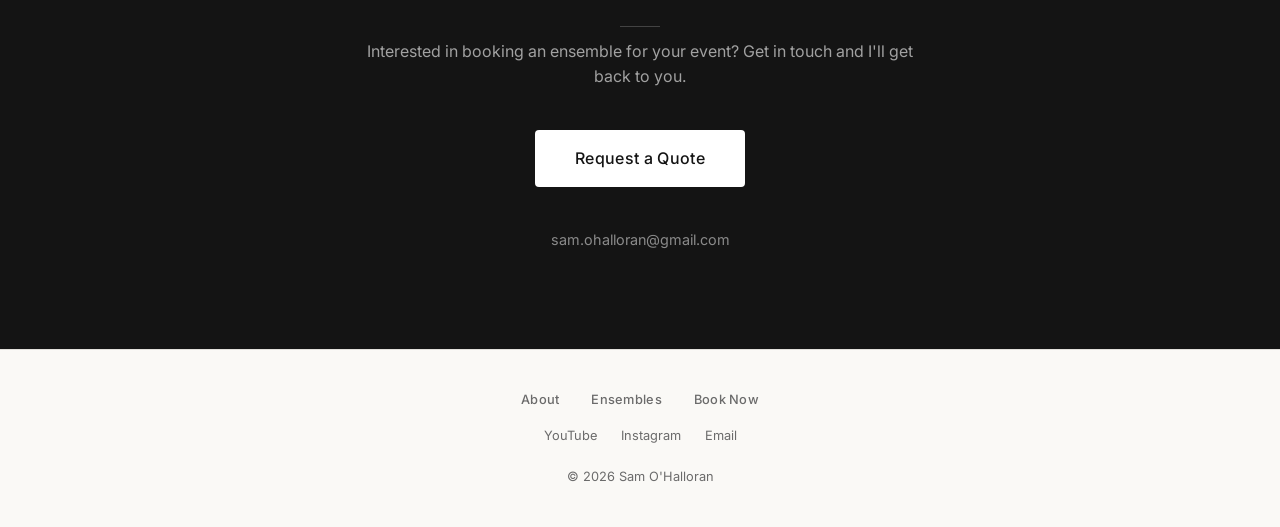
==== commit 5c8b89f0: "Add editorial design refinements - Replace YouTube iframes with thumbnail facade pattern (loads on c" ====
--- a/index.html
+++ b/index.html
@@ -74,8 +74,9 @@
                 <div class="ensemble-grid">
                     <article class="ensemble-card">
                         <div class="ensemble-media">
-                            <div class="video-wrap">
-                                <iframe src="https://www.youtube.com/embed/OLlL8KTVwTE" title="Solo Sam — Reflections (Monk)" loading="lazy" allow="accelerometer; autoplay; clipboard-write; encrypted-media; gyroscope; picture-in-picture" allowfullscreen></iframe>
+                            <div class="video-wrap video-facade" data-id="OLlL8KTVwTE" role="button" tabindex="0" aria-label="Play Solo Sam — Reflections (Monk)">
+                                <img src="https://i.ytimg.com/vi/OLlL8KTVwTE/hqdefault.jpg" alt="Solo Sam — Reflections (Monk)" loading="lazy">
+                                <span class="play-btn" aria-hidden="true"></span>
                             </div>
                         </div>
                         <div class="ensemble-body">
@@ -85,8 +86,9 @@
                     </article>
                     <article class="ensemble-card">
                         <div class="ensemble-media">
-                            <div class="video-wrap">
-                                <iframe src="https://www.youtube.com/embed/uPVHsRe5K2k" title="Catfish — St. Louis Blues" loading="lazy" allow="accelerometer; autoplay; clipboard-write; encrypted-media; gyroscope; picture-in-picture" allowfullscreen></iframe>
+                            <div class="video-wrap video-facade" data-id="uPVHsRe5K2k" role="button" tabindex="0" aria-label="Play Catfish — St. Louis Blues">
+                                <img src="https://i.ytimg.com/vi/uPVHsRe5K2k/hqdefault.jpg" alt="Catfish — St. Louis Blues" loading="lazy">
+                                <span class="play-btn" aria-hidden="true"></span>
                             </div>
                         </div>
                         <div class="ensemble-body">
@@ -96,8 +98,9 @@
                     </article>
                     <article class="ensemble-card">
                         <div class="ensemble-media">
-                            <div class="video-wrap">
-                                <iframe src="https://www.youtube.com/embed/YDg9e8alAC8" title="Daphne Duet — Tin Tin Deo" loading="lazy" allow="accelerometer; autoplay; clipboard-write; encrypted-media; gyroscope; picture-in-picture" allowfullscreen></iframe>
+                            <div class="video-wrap video-facade" data-id="YDg9e8alAC8" role="button" tabindex="0" aria-label="Play Daphne Duet — Tin Tin Deo">
+                                <img src="https://i.ytimg.com/vi/YDg9e8alAC8/hqdefault.jpg" alt="Daphne Duet — Tin Tin Deo" loading="lazy">
+                                <span class="play-btn" aria-hidden="true"></span>
                             </div>
                         </div>
                         <div class="ensemble-body">
@@ -107,8 +110,9 @@
                     </article>
                     <article class="ensemble-card">
                         <div class="ensemble-media">
-                            <div class="video-wrap">
-                                <iframe src="https://www.youtube.com/embed/UZfthnT7lpw" title="The Very Good Ma'am Trio — Love Me or Leave Me" loading="lazy" allow="accelerometer; autoplay; clipboard-write; encrypted-media; gyroscope; picture-in-picture" allowfullscreen></iframe>
+                            <div class="video-wrap video-facade" data-id="UZfthnT7lpw" role="button" tabindex="0" aria-label="Play The Very Good Ma'am Trio — Love Me or Leave Me">
+                                <img src="https://i.ytimg.com/vi/UZfthnT7lpw/hqdefault.jpg" alt="The Very Good Ma'am Trio — Love Me or Leave Me" loading="lazy">
+                                <span class="play-btn" aria-hidden="true"></span>
                             </div>
                         </div>
                         <div class="ensemble-body">
@@ -128,25 +132,24 @@
                 <h2>Book a Band</h2>
                 <p class="section-subtitle">Interested in booking an ensemble for your event? Get in touch and I'll get back to you.</p>
                 <a href="mailto:sam.ohalloran@gmail.com?subject=Booking%20Inquiry&body=Hi%20Sam,%0A%0AI'm%20interested%20in%20booking%20one%20of%20your%20ensembles%20for%20an%20event.%0A%0AName:%0AEvent%20Date:%0AVenue/Address:%0ABand%20Preference:%0AEvent%20Type:%0ANumber%20of%20Guests:%0AStart%20Time:%0AEnd%20Time:%0A%0AAdditional%20Details:%0A%0AThank%20you!" class="btn btn-primary btn-lg">Request a Quote</a>
-                <div class="contact-details">
-                    <a href="mailto:sam.ohalloran@gmail.com">sam.ohalloran@gmail.com</a>
-                    <span class="contact-sep" aria-hidden="true">&middot;</span>
-                    <a href="https://www.youtube.com/user/samohalloran" target="_blank" rel="noopener noreferrer">YouTube</a>
-                    <span class="contact-sep" aria-hidden="true">&middot;</span>
-                    <a href="https://www.instagram.com/ohalloransam/" target="_blank" rel="noopener noreferrer">Instagram</a>
-                </div>
+                <p class="contact-email"><a href="mailto:sam.ohalloran@gmail.com">sam.ohalloran@gmail.com</a></p>
             </div>
         </section>
     </main>
 
     <footer>
         <div class="footer-inner">
-            <span>&copy; 2026 Sam O'Halloran</span>
-            <div class="footer-links">
+            <div class="footer-nav">
+                <a href="#about">About</a>
+                <a href="#ensembles">Ensembles</a>
+                <a href="#contact">Book Now</a>
+            </div>
+            <div class="footer-socials">
                 <a href="https://www.youtube.com/user/samohalloran" target="_blank" rel="noopener noreferrer">YouTube</a>
                 <a href="https://www.instagram.com/ohalloransam/" target="_blank" rel="noopener noreferrer">Instagram</a>
                 <a href="mailto:sam.ohalloran@gmail.com">Email</a>
             </div>
+            <span class="footer-copy">&copy; 2026 Sam O'Halloran</span>
         </div>
     </footer>
 
--- a/css/styles.css
+++ b/css/styles.css
@@ -117,6 +117,22 @@
     color: var(--color-text);
 }
 
+.nav-links a.active {
+    color: var(--color-text);
+}
+
+.nav-links a.active:not(.nav-cta)::after {
+    content: '';
+    display: block;
+    height: 1px;
+    background: currentColor;
+    margin-top: 2px;
+}
+
+nav.nav-dark .nav-links a.active {
+    color: #fff;
+}
+
 .nav-links .nav-cta {
     background: var(--color-accent);
     color: #fff;
@@ -295,7 +311,21 @@
     font-size: clamp(2rem, 4vw, 2.75rem);
     font-weight: 400;
     text-align: center;
+    letter-spacing: -0.015em;
     margin-bottom: 0.75rem;
+}
+
+section h2::after {
+    content: '';
+    display: block;
+    width: 40px;
+    height: 1px;
+    background: var(--color-border);
+    margin: 1rem auto 0;
+}
+
+#contact h2::after {
+    background: rgba(255, 255, 255, 0.2);
 }
 
 .section-subtitle {
@@ -343,6 +373,16 @@
     margin-bottom: 1rem;
 }
 
+.about-text p:first-child {
+    font-family: var(--font-display);
+    font-size: 1.2rem;
+    font-style: italic;
+    color: var(--color-text);
+    line-height: 1.7;
+    border-left: 2px solid var(--color-border);
+    padding-left: 1.25rem;
+}
+
 .about-text p:last-child {
     margin-bottom: 0;
 }
@@ -381,6 +421,58 @@
     position: relative;
     padding-bottom: 56.25%;
     height: 0;
+    background: var(--color-dark);
+    cursor: pointer;
+    overflow: hidden;
+}
+
+.ensemble-media .video-wrap img {
+    position: absolute;
+    top: 50%;
+    left: 50%;
+    width: 100%;
+    height: 100%;
+    object-fit: cover;
+    transform: translate(-50%, -50%);
+    transition: transform 0.4s ease, filter 0.4s ease;
+}
+
+.ensemble-media .video-wrap:hover img {
+    transform: translate(-50%, -50%) scale(1.03);
+    filter: brightness(0.8);
+}
+
+.play-btn {
+    position: absolute;
+    top: 50%;
+    left: 50%;
+    transform: translate(-50%, -50%);
+    width: 56px;
+    height: 56px;
+    border-radius: 50%;
+    border: 2px solid rgba(255, 255, 255, 0.9);
+    background: rgba(0, 0, 0, 0.35);
+    backdrop-filter: blur(4px);
+    -webkit-backdrop-filter: blur(4px);
+    transition: background 0.3s ease, border-color 0.3s ease, transform 0.3s ease;
+    z-index: 1;
+}
+
+.play-btn::after {
+    content: '';
+    position: absolute;
+    top: 50%;
+    left: 54%;
+    transform: translate(-50%, -50%);
+    border-style: solid;
+    border-width: 8px 0 8px 14px;
+    border-color: transparent transparent transparent rgba(255, 255, 255, 0.9);
+}
+
+.video-wrap:hover .play-btn {
+    background: rgba(0, 0, 0, 0.55);
+    border-color: #fff;
+    transform: translate(-50%, -50%) scale(1.08);
 }
 
 .ensemble-media .video-wrap iframe {
@@ -444,62 +536,69 @@
     background: rgba(255, 255, 255, 0.88);
 }
 
-.contact-details {
-    margin-top: 3rem;
-    display: flex;
-    align-items: center;
-    justify-content: center;
-    gap: 0.75rem;
-    flex-wrap: wrap;
-}
-
-.contact-details a {
-    color: rgba(255, 255, 255, 0.55);
+.contact-email {
+    margin-top: 2.5rem;
+}
+
+.contact-email a {
+    color: rgba(255, 255, 255, 0.5);
     text-decoration: none;
     font-size: 0.9rem;
     transition: color 0.2s ease;
 }
 
-.contact-details a:hover {
-    color: #fff;
-}
-
-.contact-sep {
-    color: rgba(255, 255, 255, 0.25);
-    font-size: 0.9rem;
+.contact-email a:hover {
+    color: #fff;
 }
 
 /* ---- FOOTER ---- */
 
 footer {
     border-top: 1px solid var(--color-border);
-    padding: 1.5rem;
+    padding: 2.5rem 1.5rem;
 }
 
 .footer-inner {
     max-width: var(--max-width);
     margin: 0 auto;
     display: flex;
-    justify-content: space-between;
+    flex-direction: column;
     align-items: center;
+    gap: 1rem;
     font-size: 0.8rem;
     color: var(--color-text-muted);
 }
 
-.footer-links {
+.footer-nav,
+.footer-socials {
     display: flex;
-    gap: 1.5rem;
-}
-
-.footer-links a {
+    gap: 2rem;
+}
+
+.footer-nav a,
+.footer-socials a {
     color: var(--color-text-muted);
     text-decoration: none;
     font-size: 0.8rem;
     transition: color 0.2s ease;
 }
 
-.footer-links a:hover {
+.footer-nav a:hover,
+.footer-socials a:hover {
     color: var(--color-text);
+}
+
+.footer-nav a {
+    font-weight: 500;
+    letter-spacing: 0.02em;
+}
+
+.footer-socials {
+    gap: 1.5rem;
+}
+
+.footer-copy {
+    margin-top: 0.25rem;
 }
 
 /* ---- FOCUS STYLES ---- */
@@ -518,8 +617,8 @@
 
 .fade-in {
     opacity: 0;
-    transform: translateY(20px);
-    transition: opacity 0.6s ease, transform 0.6s ease;
+    transform: translateY(24px);
+    transition: opacity 0.7s ease, transform 0.7s ease;
 }
 
 .fade-in.visible {
@@ -547,8 +646,11 @@
     .nav-toggle span,
     .nav-logo,
     .nav-links a,
-    .contact-details a,
-    .footer-links a {
+    .contact-email a,
+    .footer-nav a,
+    .footer-socials a,
+    .video-wrap img,
+    .play-btn {
         transition: none;
     }
 }
@@ -624,13 +726,18 @@
         margin: 0 auto;
     }
 
+    .about-text p:first-child {
+        border-left: none;
+        padding-left: 0;
+    }
+
     .ensemble-grid {
         grid-template-columns: 1fr;
     }
 
-    .footer-inner {
-        flex-direction: column;
-        gap: 0.75rem;
+    .footer-nav,
+    .footer-socials {
+        gap: 1.25rem;
     }
 }
 
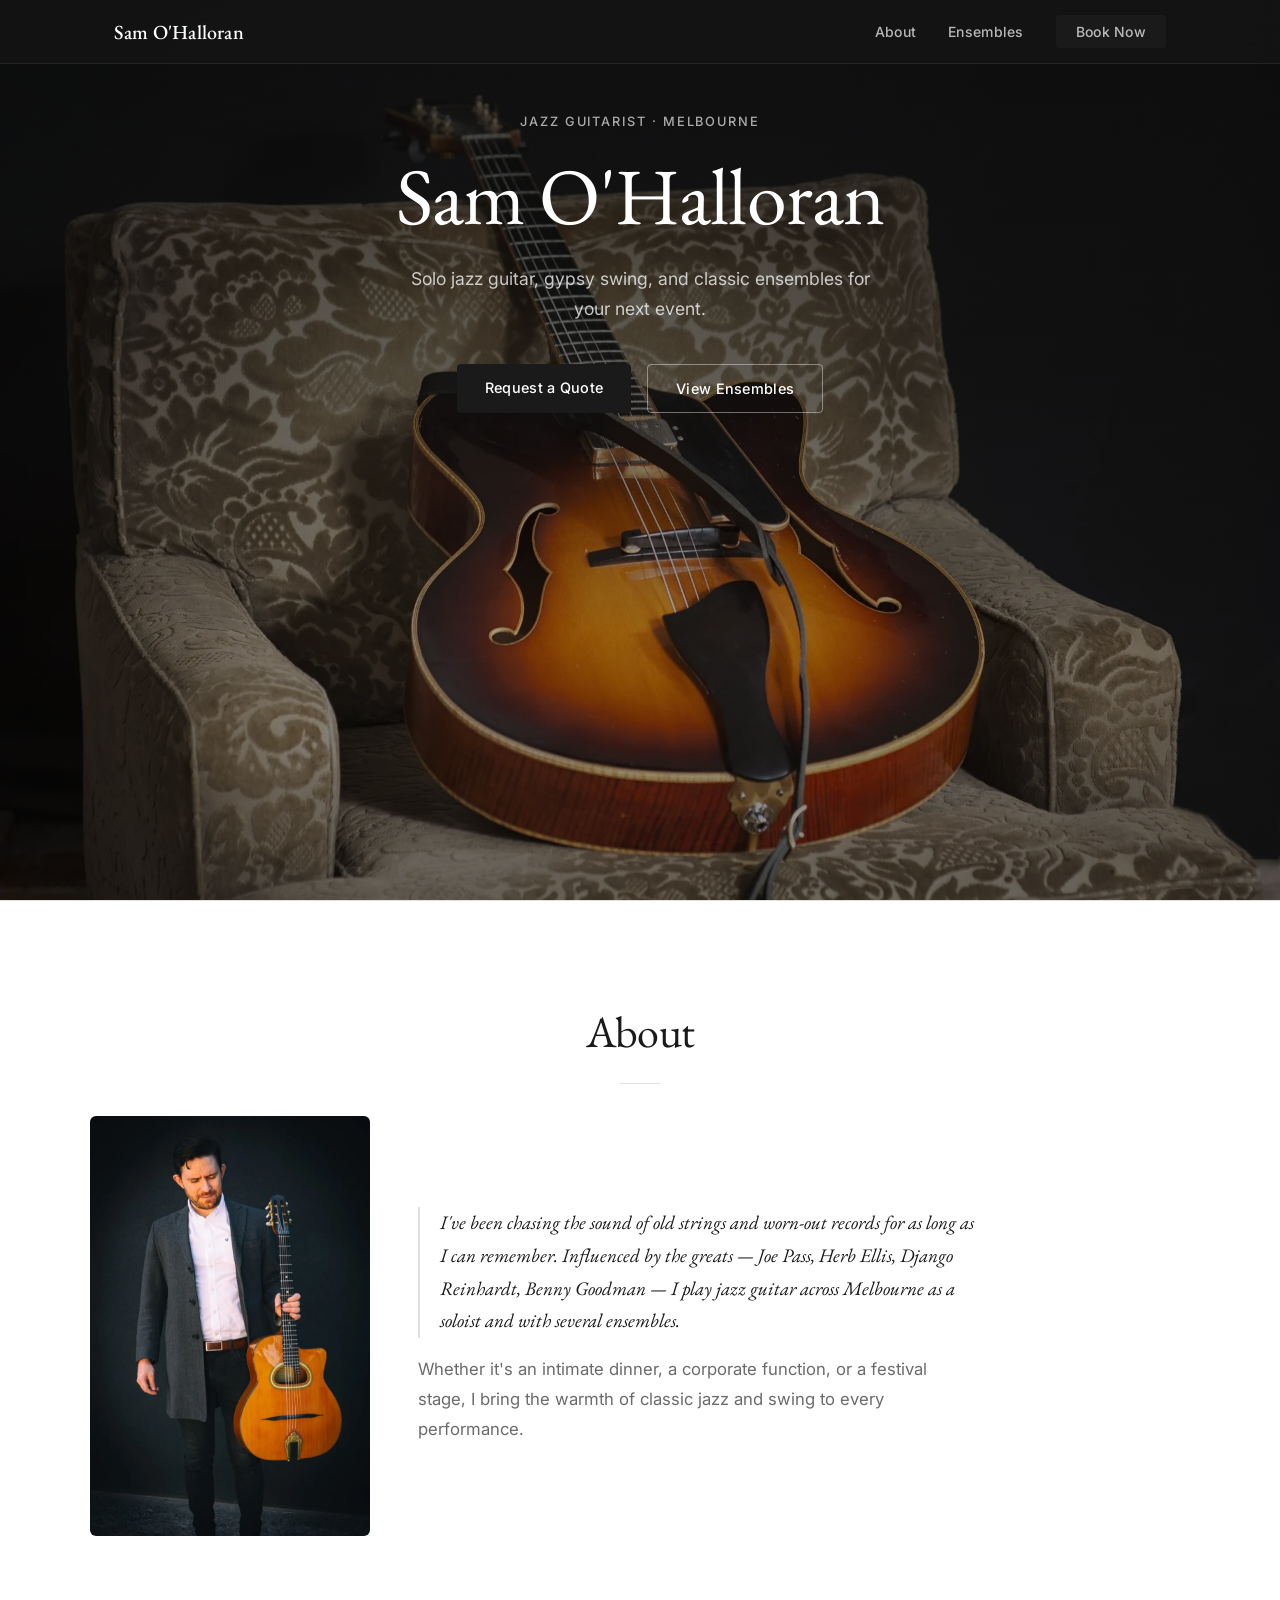
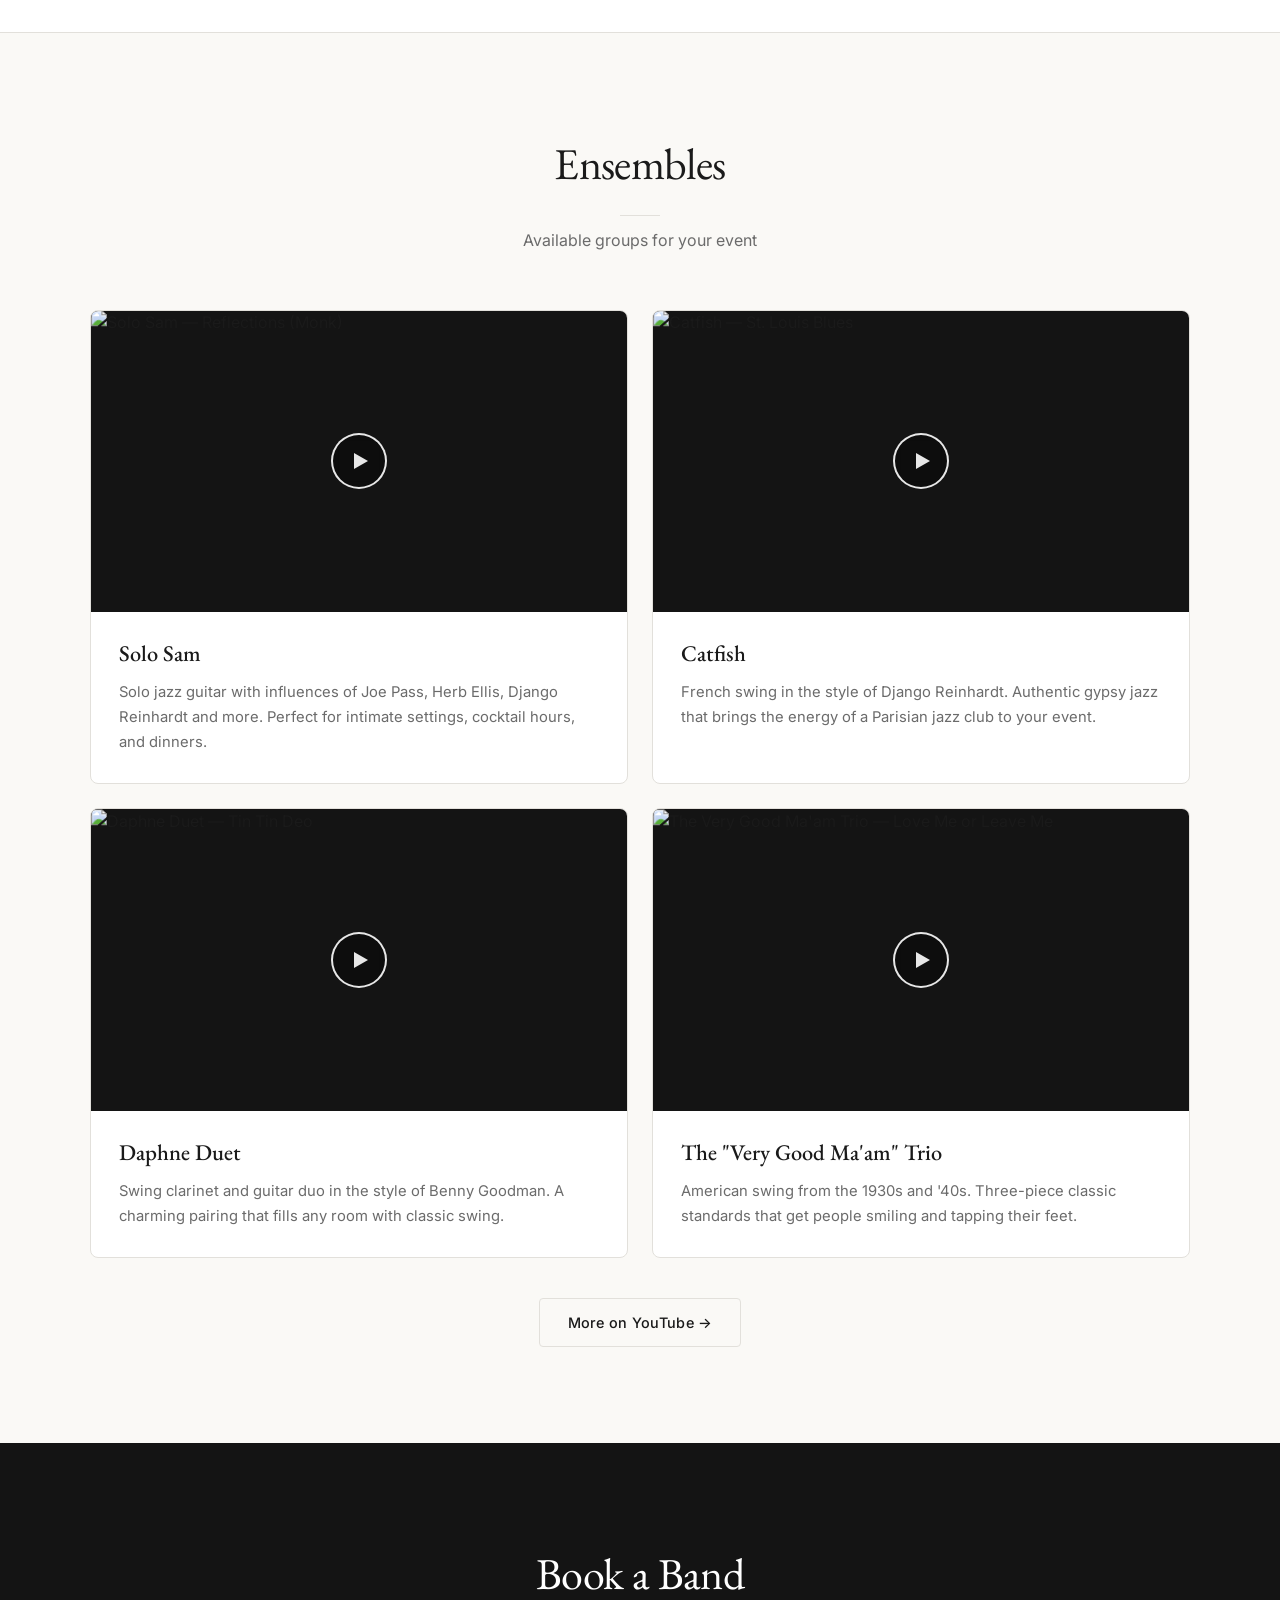
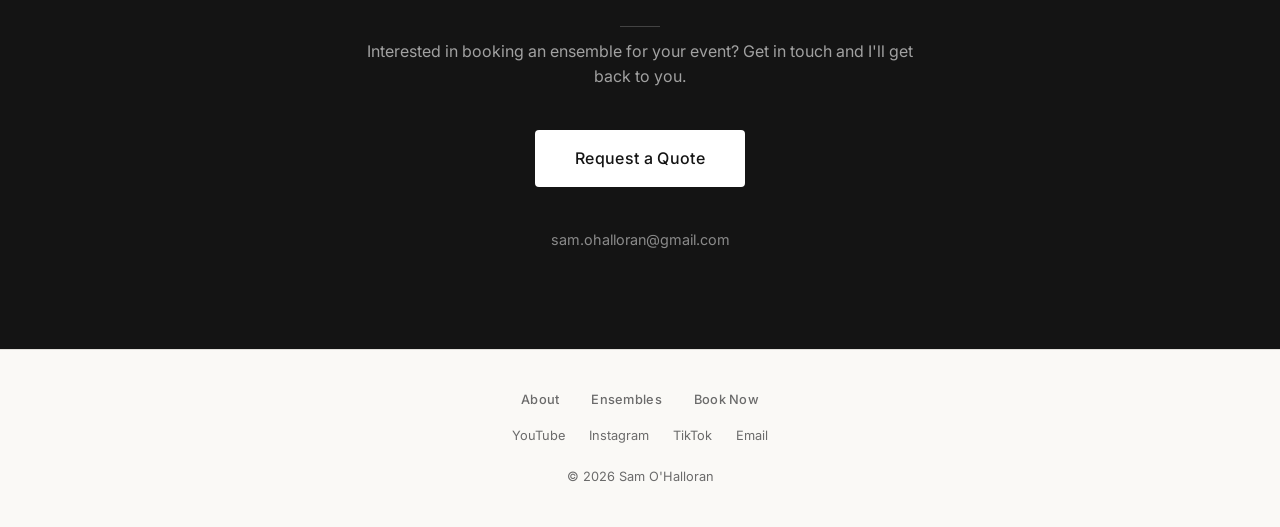
==== commit 761ac221: "Add TikTok link to footer socials Made-with: Cursor" ====
--- a/index.html
+++ b/index.html
@@ -147,6 +147,7 @@
             <div class="footer-socials">
                 <a href="https://www.youtube.com/user/samohalloran" target="_blank" rel="noopener noreferrer">YouTube</a>
                 <a href="https://www.instagram.com/ohalloransam/" target="_blank" rel="noopener noreferrer">Instagram</a>
+                <a href="https://www.tiktok.com/@sam.ohalloran" target="_blank" rel="noopener noreferrer">TikTok</a>
                 <a href="mailto:sam.ohalloran@gmail.com">Email</a>
             </div>
             <span class="footer-copy">&copy; 2026 Sam O'Halloran</span>
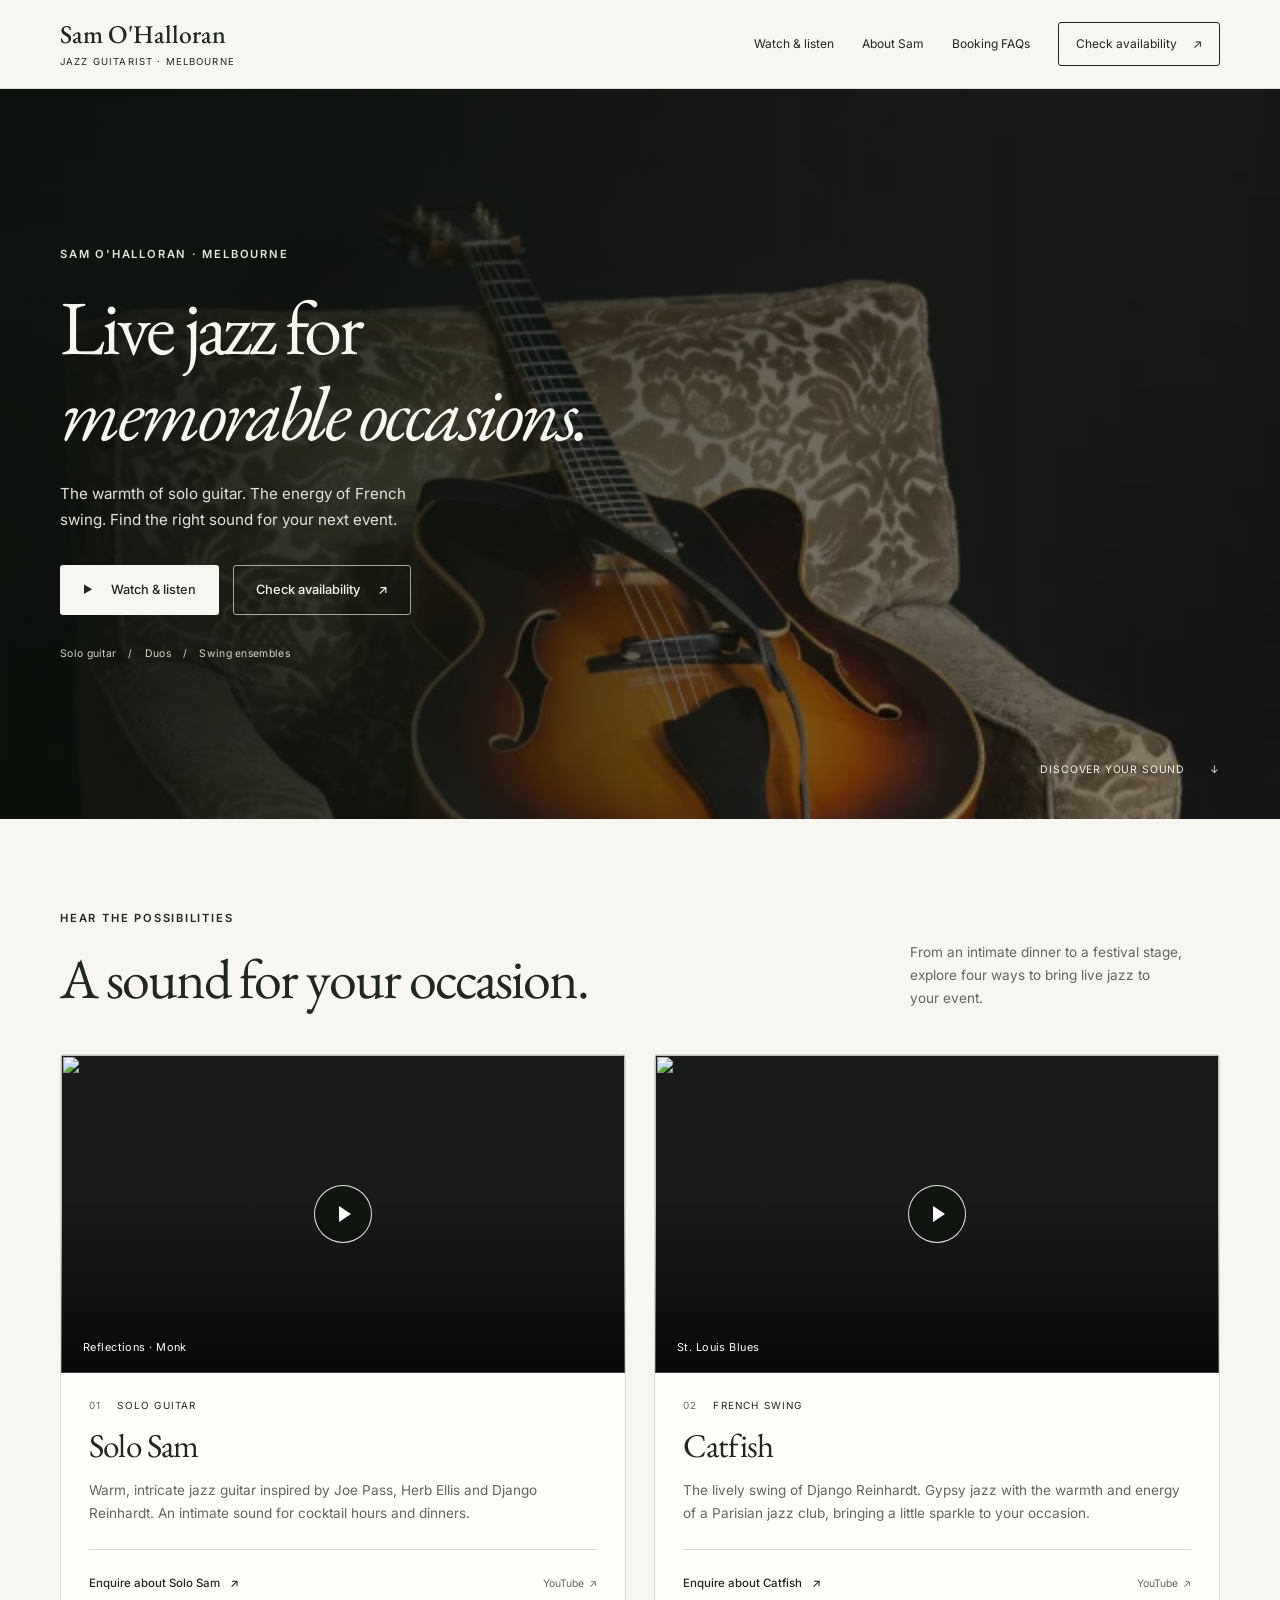
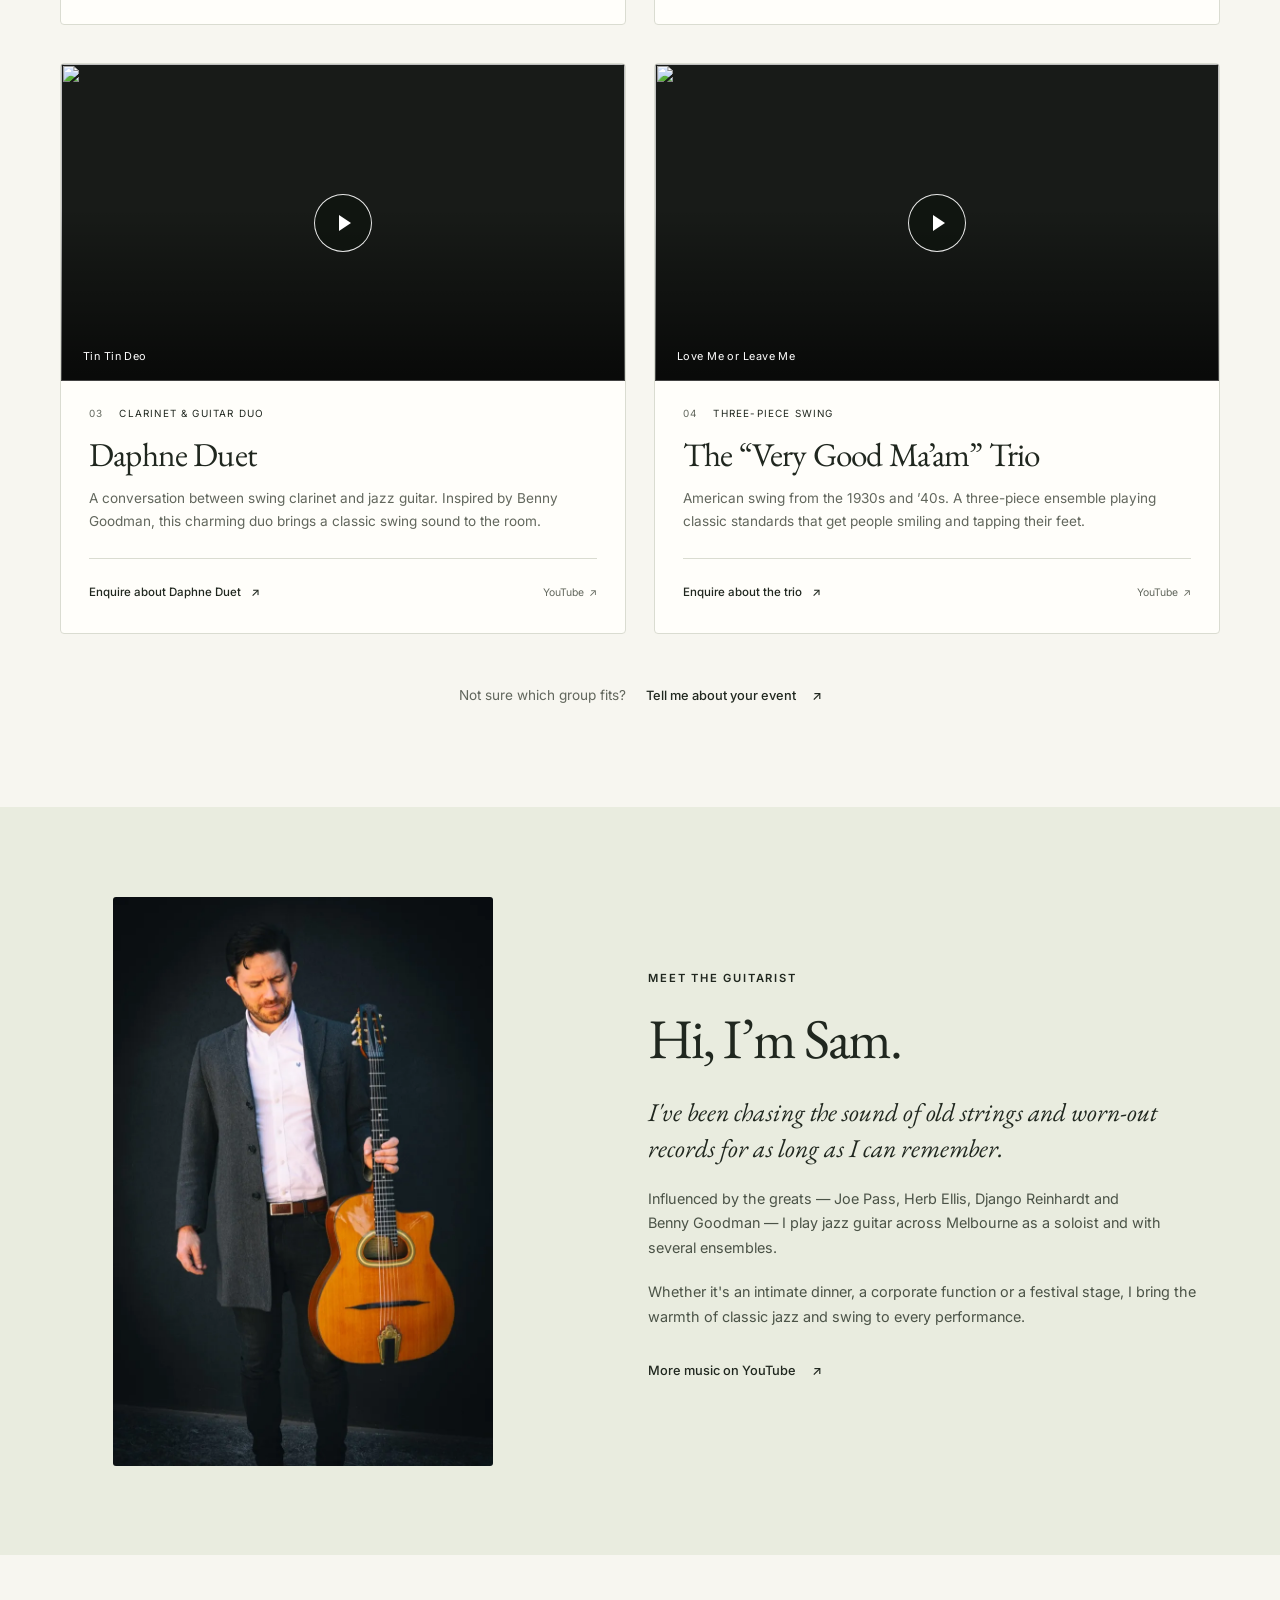
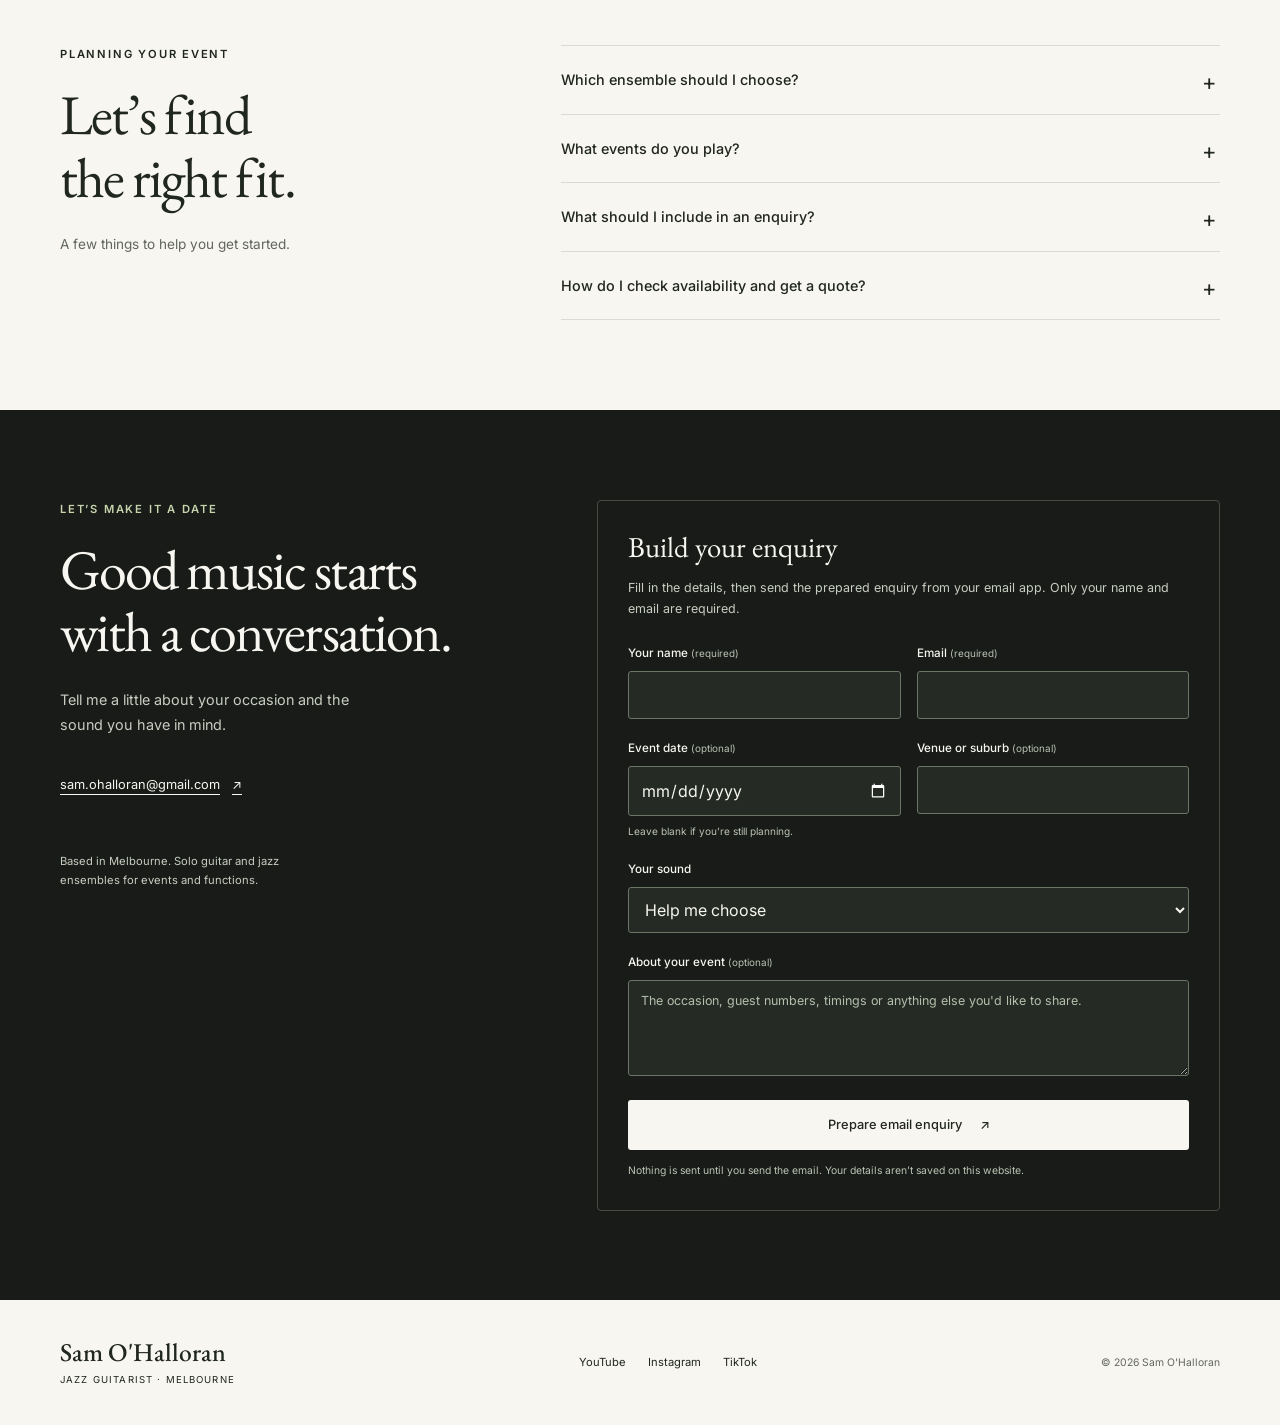
==== commit 8e487057: "Checkpoint event-focused site for local comparison" ====
--- a/index.html
+++ b/index.html
@@ -1,159 +1,218 @@
 <!DOCTYPE html>
-<html lang="en">
+<html lang="en-AU">
 <head>
     <meta charset="UTF-8">
     <meta name="viewport" content="width=device-width, initial-scale=1.0">
-    <title>Sam O'Halloran | Jazz Guitarist · Melbourne</title>
-    <meta name="description" content="Melbourne jazz guitarist Sam O'Halloran — solo guitar, gypsy swing, and classic jazz ensembles available for events and functions.">
-    <meta name="theme-color" content="#1a1a1a">
+    <title>Melbourne Jazz Guitarist &amp; Event Ensembles | Sam O'Halloran</title>
+    <meta name="description" content="Live jazz for your Melbourne event. Hear Sam O'Halloran on solo guitar, French swing and classic jazz ensembles, then enquire about availability.">
+    <meta name="theme-color" content="#181b18">
+    <link rel="canonical" href="https://samohalloran.com/">
+    <link rel="icon" href="assets/images/favicon.svg" type="image/svg+xml">
+    <meta property="og:type" content="website">
+    <meta property="og:locale" content="en_AU">
+    <meta property="og:site_name" content="Sam O'Halloran">
+    <meta property="og:title" content="Sam O'Halloran — Live jazz in Melbourne">
+    <meta property="og:description" content="Solo guitar, French swing and classic jazz ensembles for memorable occasions. Watch, listen and find your sound.">
+    <meta property="og:url" content="https://samohalloran.com/">
+    <meta property="og:image" content="https://samohalloran.com/assets/images/social-preview.jpg">
+    <meta property="og:image:width" content="1200">
+    <meta property="og:image:height" content="630">
+    <meta property="og:image:alt" content="A sunburst jazz guitar resting on an armchair">
+    <meta name="twitter:card" content="summary_large_image">
     <link rel="preconnect" href="https://fonts.googleapis.com">
     <link rel="preconnect" href="https://fonts.gstatic.com" crossorigin>
-    <link href="https://fonts.googleapis.com/css2?family=EB+Garamond:ital,wght@0,400;0,500;0,600;1,400&family=Inter:wght@400;500;600&display=swap" rel="stylesheet">
+    <link href="https://fonts.googleapis.com/css2?family=EB+Garamond:ital,wght@0,400;0,500;1,400&family=Inter:wght@400;500;600&display=swap" rel="stylesheet">
     <link rel="stylesheet" href="css/styles.css">
+    <script type="application/ld+json">
+    {
+        "@context": "https://schema.org",
+        "@type": "Person",
+        "@id": "https://samohalloran.com/#sam",
+        "name": "Sam O'Halloran",
+        "url": "https://samohalloran.com/",
+        "image": "https://samohalloran.com/assets/images/about.jpg",
+        "jobTitle": "Jazz guitarist",
+        "description": "Melbourne jazz guitarist performing solo guitar, French swing and classic jazz with several ensembles.",
+        "sameAs": [
+            "https://www.youtube.com/user/samohalloran",
+            "https://www.instagram.com/ohalloransam/",
+            "https://www.tiktok.com/@sam.ohalloran"
+        ]
+    }
+    </script>
+    <script src="js/script.js" defer></script>
 </head>
 <body>
-
+    <a class="skip-link" href="#main">Skip to content</a>
     <nav id="nav" aria-label="Main navigation">
         <div class="nav-inner">
-            <a href="#" class="nav-logo">Sam O'Halloran</a>
-            <button class="nav-toggle" aria-label="Toggle menu" aria-expanded="false">
-                <span></span>
-                <span></span>
-                <span></span>
+            <a href="#hero" class="nav-logo">Sam O'Halloran<span>Jazz guitarist · Melbourne</span></a>
+            <button class="nav-toggle" type="button" aria-label="Toggle menu" aria-controls="nav-links" aria-expanded="false">
+                <span></span><span></span><span></span>
             </button>
-            <ul class="nav-links">
-                <li><a href="#about">About</a></li>
-                <li><a href="#ensembles">Ensembles</a></li>
-                <li><a href="#contact" class="nav-cta">Book Now</a></li>
+            <ul class="nav-links" id="nav-links">
+                <li><a href="#ensembles">Watch &amp; listen</a></li>
+                <li><a href="#about">About Sam</a></li>
+                <li><a href="#faqs">Booking FAQs</a></li>
+                <li><a href="#contact" class="nav-cta">Check availability <span aria-hidden="true">↗</span></a></li>
             </ul>
         </div>
     </nav>
-
-    <main>
-        <section id="hero" aria-label="Introduction">
-            <div class="hero-bg" role="img" aria-label="Jazz guitar on armchair">
+    <main id="main" tabindex="-1">
+        <section id="hero" aria-labelledby="hero-title">
+            <div class="hero-bg" aria-hidden="true">
                 <picture>
-                    <source srcset="assets/images/hero.webp" type="image/webp">
-                    <img src="assets/images/hero.jpg" alt="" loading="eager" width="1920" height="2885">
+                    <source media="(max-width: 600px)" srcset="assets/images/hero-mobile-640.webp 640w, assets/images/hero-mobile-960.webp 960w" sizes="100vw" type="image/webp">
+                    <source srcset="assets/images/hero-desktop-960.webp 960w, assets/images/hero-desktop-1600.webp 1600w" sizes="100vw" type="image/webp">
+                    <img src="assets/images/hero.jpg" alt="" fetchpriority="high" width="1920" height="2885">
                 </picture>
             </div>
             <div class="hero-overlay"></div>
             <div class="hero-content">
-                <p class="hero-tag">Jazz Guitarist · Melbourne</p>
-                <h1>Sam O'Halloran</h1>
-                <p class="hero-sub">Solo jazz guitar, gypsy swing, and classic ensembles for your next event.</p>
+                <p class="eyebrow">Sam O'Halloran · Melbourne</p>
+                <h1 id="hero-title">Live jazz for<br><em>memorable occasions.</em></h1>
+                <p class="hero-sub">The warmth of solo guitar. The energy of French swing. Find the right sound for your next event.</p>
                 <div class="hero-actions">
-                    <a href="#contact" class="btn btn-primary">Request a Quote</a>
-                    <a href="#ensembles" class="btn btn-outline-light">View Ensembles</a>
-                </div>
-            </div>
-        </section>
-
-        <section id="about">
+                    <a href="#ensembles" class="btn btn-light"><span class="small-play" aria-hidden="true">▶</span> Watch &amp; listen</a>
+                    <a href="#contact" class="btn btn-outline-light">Check availability <span aria-hidden="true">↗</span></a>
+                </div>
+                <p class="hero-note">Solo guitar <span aria-hidden="true">/</span> Duos <span aria-hidden="true">/</span> Swing ensembles</p>
+            </div>
+            <a class="hero-scroll" href="#ensembles">Discover your sound <span aria-hidden="true">↓</span></a>
+        </section>
+
+        <section id="ensembles" aria-labelledby="ensembles-title">
             <div class="section-inner">
-                <h2>About</h2>
-                <div class="about-content">
-                    <div class="about-photo">
-                        <picture>
-                            <source srcset="assets/images/about.webp" type="image/webp">
-                            <img src="assets/images/about.jpg" alt="Sam O'Halloran performing live" loading="lazy" width="800" height="1198">
-                        </picture>
+                <div class="section-heading">
+                    <div><p class="eyebrow">Hear the possibilities</p><h2 id="ensembles-title">A sound for your occasion.</h2></div>
+                    <p>From an intimate dinner to a festival stage, explore four ways to bring live jazz to your event.</p>
+                </div>
+                <div class="ensemble-grid">
+                    <article class="ensemble-card">
+                        <div class="ensemble-media">
+                            <div class="video-wrap" data-id="OLlL8KTVwTE" data-title="Solo Sam — Reflections (Monk)">
+                                <button class="video-facade" type="button" disabled aria-label="Play Solo Sam — Reflections (Monk)">
+                                    <img src="https://i.ytimg.com/vi/OLlL8KTVwTE/hqdefault.jpg" alt="" loading="lazy" width="480" height="360">
+                                    <span class="play-btn" aria-hidden="true"></span><span class="video-caption" aria-hidden="true">Reflections · Monk</span>
+                                </button>
+                            </div>
+                        </div>
+                        <div class="ensemble-body">
+                            <p class="ensemble-type">01 <span>Solo guitar</span></p>
+                            <h3>Solo Sam</h3>
+                            <p>Warm, intricate jazz guitar inspired by Joe Pass, Herb Ellis and Django Reinhardt. An intimate sound for cocktail hours and dinners.</p>
+                            <div class="card-actions"><a href="#contact" data-ensemble="Solo Sam" class="text-link">Enquire about Solo Sam <span aria-hidden="true">↗</span></a><a class="watch-link" href="https://www.youtube.com/watch?v=OLlL8KTVwTE" target="_blank" rel="noopener noreferrer" aria-label="Watch Solo Sam on YouTube (opens a new tab)">YouTube <span aria-hidden="true">↗</span></a></div>
+                        </div>
+                    </article>
+                    <article class="ensemble-card">
+                        <div class="ensemble-media">
+                            <div class="video-wrap" data-id="uPVHsRe5K2k" data-title="Catfish — St. Louis Blues">
+                                <button class="video-facade" type="button" disabled aria-label="Play Catfish — St. Louis Blues">
+                                    <img src="https://i.ytimg.com/vi/uPVHsRe5K2k/hqdefault.jpg" alt="" loading="lazy" width="480" height="360">
+                                    <span class="play-btn" aria-hidden="true"></span><span class="video-caption" aria-hidden="true">St. Louis Blues</span>
+                                </button>
+                            </div>
+                        </div>
+                        <div class="ensemble-body">
+                            <p class="ensemble-type">02 <span>French swing</span></p>
+                            <h3>Catfish</h3>
+                            <p>The lively swing of Django Reinhardt. Gypsy jazz with the warmth and energy of a Parisian jazz club, bringing a little sparkle to your occasion.</p>
+                            <div class="card-actions"><a href="#contact" data-ensemble="Catfish" class="text-link">Enquire about Catfish <span aria-hidden="true">↗</span></a><a class="watch-link" href="https://www.youtube.com/watch?v=uPVHsRe5K2k" target="_blank" rel="noopener noreferrer" aria-label="Watch Catfish on YouTube (opens a new tab)">YouTube <span aria-hidden="true">↗</span></a></div>
+                        </div>
+                    </article>
+                    <article class="ensemble-card">
+                        <div class="ensemble-media">
+                            <div class="video-wrap" data-id="YDg9e8alAC8" data-title="Daphne Duet — Tin Tin Deo">
+                                <button class="video-facade" type="button" disabled aria-label="Play Daphne Duet — Tin Tin Deo">
+                                    <img src="https://i.ytimg.com/vi/YDg9e8alAC8/hqdefault.jpg" alt="" loading="lazy" width="480" height="360">
+                                    <span class="play-btn" aria-hidden="true"></span><span class="video-caption" aria-hidden="true">Tin Tin Deo</span>
+                                </button>
+                            </div>
+                        </div>
+                        <div class="ensemble-body">
+                            <p class="ensemble-type">03 <span>Clarinet &amp; guitar duo</span></p>
+                            <h3>Daphne Duet</h3>
+                            <p>A conversation between swing clarinet and jazz guitar. Inspired by Benny Goodman, this charming duo brings a classic swing sound to the room.</p>
+                            <div class="card-actions"><a href="#contact" data-ensemble="Daphne Duet" class="text-link">Enquire about Daphne Duet <span aria-hidden="true">↗</span></a><a class="watch-link" href="https://www.youtube.com/watch?v=YDg9e8alAC8" target="_blank" rel="noopener noreferrer" aria-label="Watch Daphne Duet on YouTube (opens a new tab)">YouTube <span aria-hidden="true">↗</span></a></div>
+                        </div>
+                    </article>
+                    <article class="ensemble-card">
+                        <div class="ensemble-media">
+                            <div class="video-wrap" data-id="UZfthnT7lpw" data-title="The Very Good Ma’am Trio — Love Me or Leave Me">
+                                <button class="video-facade" type="button" disabled aria-label="Play The Very Good Ma’am Trio — Love Me or Leave Me">
+                                    <img src="https://i.ytimg.com/vi/UZfthnT7lpw/hqdefault.jpg" alt="" loading="lazy" width="480" height="360">
+                                    <span class="play-btn" aria-hidden="true"></span><span class="video-caption" aria-hidden="true">Love Me or Leave Me</span>
+                                </button>
+                            </div>
+                        </div>
+                        <div class="ensemble-body">
+                            <p class="ensemble-type">04 <span>Three-piece swing</span></p>
+                            <h3>The “Very Good Ma’am” Trio</h3>
+                            <p>American swing from the 1930s and ’40s. A three-piece ensemble playing classic standards that get people smiling and tapping their feet.</p>
+                            <div class="card-actions"><a href="#contact" data-ensemble="The Very Good Ma’am Trio" class="text-link">Enquire about the trio <span aria-hidden="true">↗</span></a><a class="watch-link" href="https://www.youtube.com/watch?v=UZfthnT7lpw" target="_blank" rel="noopener noreferrer" aria-label="Watch The Very Good Ma’am Trio on YouTube (opens a new tab)">YouTube <span aria-hidden="true">↗</span></a></div>
+                        </div>
+                    </article>
+                </div>
+                <div class="ensemble-help"><p>Not sure which group fits?</p><a href="#contact" data-ensemble="Help me choose" class="text-link">Tell me about your event <span aria-hidden="true">↗</span></a></div>
+            </div>
+        </section>
+
+        <section id="about" aria-labelledby="about-title">
+            <div class="section-inner about-content">
+                <div class="about-photo"><picture><source srcset="assets/images/about.webp" type="image/webp"><img src="assets/images/about.jpg" alt="Sam O'Halloran holding his jazz guitar" loading="lazy" decoding="async" width="800" height="1198"></picture></div>
+                <div class="about-text">
+                    <p class="eyebrow">Meet the guitarist</p>
+                    <h2 id="about-title">Hi, I’m Sam.</h2>
+                    <p class="about-intro">I've been chasing the sound of old strings and worn-out records for as long as I can remember.</p>
+                    <p>Influenced by the greats — Joe Pass, Herb Ellis, Django Reinhardt and Benny Goodman — I play jazz guitar across Melbourne as a soloist and with several ensembles.</p>
+                    <p>Whether it's an intimate dinner, a corporate function or a festival stage, I bring the warmth of classic jazz and swing to every performance.</p>
+                    <a href="https://www.youtube.com/user/samohalloran" target="_blank" rel="noopener noreferrer" class="text-link">More music on YouTube <span aria-hidden="true">↗</span><span class="visually-hidden"> (opens a new tab)</span></a>
+                </div>
+            </div>
+        </section>
+
+        <section id="faqs" aria-labelledby="faqs-title">
+            <div class="section-inner faq-layout">
+                <div><p class="eyebrow">Planning your event</p><h2 id="faqs-title">Let’s find<br>the right fit.</h2><p class="faq-intro">A few things to help you get started.</p></div>
+                <div class="faq-list">
+                    <details><summary>Which ensemble should I choose?</summary><p>Solo guitar suits intimate dinners and cocktail hours. Catfish brings French swing, Daphne Duet pairs clarinet with guitar, and the trio plays American swing standards. Listen to the performances above, or tell me about your event and we can discuss the options.</p></details>
+                    <details><summary>What events do you play?</summary><p>I perform across Melbourne for intimate dinners, corporate functions and festivals. Share the occasion, venue and atmosphere you have in mind when you enquire.</p></details>
+                    <details><summary>What should I include in an enquiry?</summary><p>Your event date, venue or suburb, and preferred ensemble are a useful starting point. If you know your guest numbers, start and finish times, or have particular music in mind, include those too.</p></details>
+                    <details><summary>How do I check availability and get a quote?</summary><p>Use the enquiry builder below or email <a href="mailto:sam.ohalloran@gmail.com">sam.ohalloran@gmail.com</a> with your event details. We can discuss availability and a quote for your occasion.</p></details>
+                </div>
+            </div>
+        </section>
+
+        <section id="contact" aria-labelledby="contact-title">
+            <div class="section-inner contact-layout">
+                <div class="contact-intro"><p class="eyebrow">Let’s make it a date</p><h2 id="contact-title">Good music starts<br>with a conversation.</h2><p>Tell me a little about your occasion and the sound you have in mind.</p><a class="contact-email" href="mailto:sam.ohalloran@gmail.com">sam.ohalloran@gmail.com <span aria-hidden="true">↗</span></a><p class="contact-note">Based in Melbourne. Solo guitar and jazz ensembles for events and functions.</p></div>
+                <div class="contact-form-wrap">
+                    <form id="booking-form" hidden>
+                        <h3>Build your enquiry</h3>
+                        <p class="form-intro" id="form-help">Fill in the details, then send the prepared enquiry from your email app. Only your name and email are required.</p>
+                        <div class="form-grid">
+                            <div class="form-field"><label for="booking-name">Your name <span>(required)</span></label><input id="booking-name" name="name" autocomplete="name" required maxlength="100"></div>
+                            <div class="form-field"><label for="booking-email">Email <span>(required)</span></label><input id="booking-email" name="email" type="email" autocomplete="email" required maxlength="254"></div>
+                            <div class="form-field"><label for="booking-date">Event date <span>(optional)</span></label><input id="booking-date" name="date" type="date" aria-describedby="date-help"><span class="field-hint" id="date-help">Leave blank if you’re still planning.</span></div>
+                            <div class="form-field"><label for="booking-location">Venue or suburb <span>(optional)</span></label><input id="booking-location" name="location" autocomplete="off" maxlength="150"></div>
+                            <div class="form-field full-width"><label for="booking-ensemble">Your sound</label><select id="booking-ensemble" name="ensemble"><option>Help me choose</option><option>Solo Sam</option><option>Catfish</option><option>Daphne Duet</option><option>The Very Good Ma’am Trio</option></select></div>
+                            <div class="form-field full-width"><label for="booking-details">About your event <span>(optional)</span></label><textarea id="booking-details" name="details" rows="3" maxlength="1000" placeholder="The occasion, guest numbers, timings or anything else you'd like to share."></textarea></div>
+                        </div>
+                        <button class="btn btn-light" type="submit">Prepare email enquiry <span aria-hidden="true">↗</span></button>
+                        <p class="form-note">Nothing is sent until you send the email. Your details aren’t saved on this website.</p>
+                    </form>
+                    <noscript><p>Email Sam with your event date, location and preferred ensemble to discuss availability.</p><a class="btn btn-light" href="mailto:sam.ohalloran@gmail.com?subject=Event%20enquiry">Email your enquiry <span aria-hidden="true">↗</span></a></noscript>
+                    <div id="enquiry-preview" class="enquiry-preview" hidden>
+                        <h3 id="enquiry-ready" tabindex="-1">Your enquiry is ready to send.</h3>
+                        <p>Open your email app to review and send it to Sam, or copy the enquiry into your preferred email service.</p>
+                        <label for="enquiry-draft">Your enquiry</label><textarea id="enquiry-draft" rows="9" readonly></textarea>
+                        <div class="preview-actions"><a id="open-email" class="btn btn-light">Open email app <span aria-hidden="true">↗</span></a><button id="copy-enquiry" type="button" class="btn btn-outline-light">Copy enquiry</button></div>
+                        <p id="enquiry-status" role="status" aria-live="polite"></p>
                     </div>
-                    <div class="about-text">
-                        <p>I've been chasing the sound of old strings and worn-out records for as long as I can remember. Influenced by the greats — Joe Pass, Herb Ellis, Django Reinhardt, Benny Goodman — I play jazz guitar across Melbourne as a soloist and with several ensembles.</p>
-                        <p>Whether it's an intimate dinner, a corporate function, or a festival stage, I bring the warmth of classic jazz and swing to every performance.</p>
-                    </div>
-                </div>
-            </div>
-        </section>
-
-        <section id="ensembles">
-            <div class="section-inner">
-                <h2>Ensembles</h2>
-                <p class="section-subtitle">Available groups for your event</p>
-                <div class="ensemble-grid">
-                    <article class="ensemble-card">
-                        <div class="ensemble-media">
-                            <div class="video-wrap video-facade" data-id="OLlL8KTVwTE" role="button" tabindex="0" aria-label="Play Solo Sam — Reflections (Monk)">
-                                <img src="https://i.ytimg.com/vi/OLlL8KTVwTE/hqdefault.jpg" alt="Solo Sam — Reflections (Monk)" loading="lazy">
-                                <span class="play-btn" aria-hidden="true"></span>
-                            </div>
-                        </div>
-                        <div class="ensemble-body">
-                            <h3>Solo Sam</h3>
-                            <p>Solo jazz guitar with influences of Joe Pass, Herb Ellis, Django Reinhardt and more. Perfect for intimate settings, cocktail hours, and dinners.</p>
-                        </div>
-                    </article>
-                    <article class="ensemble-card">
-                        <div class="ensemble-media">
-                            <div class="video-wrap video-facade" data-id="uPVHsRe5K2k" role="button" tabindex="0" aria-label="Play Catfish — St. Louis Blues">
-                                <img src="https://i.ytimg.com/vi/uPVHsRe5K2k/hqdefault.jpg" alt="Catfish — St. Louis Blues" loading="lazy">
-                                <span class="play-btn" aria-hidden="true"></span>
-                            </div>
-                        </div>
-                        <div class="ensemble-body">
-                            <h3>Catfish</h3>
-                            <p>French swing in the style of Django Reinhardt. Authentic gypsy jazz that brings the energy of a Parisian jazz club to your event.</p>
-                        </div>
-                    </article>
-                    <article class="ensemble-card">
-                        <div class="ensemble-media">
-                            <div class="video-wrap video-facade" data-id="YDg9e8alAC8" role="button" tabindex="0" aria-label="Play Daphne Duet — Tin Tin Deo">
-                                <img src="https://i.ytimg.com/vi/YDg9e8alAC8/hqdefault.jpg" alt="Daphne Duet — Tin Tin Deo" loading="lazy">
-                                <span class="play-btn" aria-hidden="true"></span>
-                            </div>
-                        </div>
-                        <div class="ensemble-body">
-                            <h3>Daphne Duet</h3>
-                            <p>Swing clarinet and guitar duo in the style of Benny Goodman. A charming pairing that fills any room with classic swing.</p>
-                        </div>
-                    </article>
-                    <article class="ensemble-card">
-                        <div class="ensemble-media">
-                            <div class="video-wrap video-facade" data-id="UZfthnT7lpw" role="button" tabindex="0" aria-label="Play The Very Good Ma'am Trio — Love Me or Leave Me">
-                                <img src="https://i.ytimg.com/vi/UZfthnT7lpw/hqdefault.jpg" alt="The Very Good Ma'am Trio — Love Me or Leave Me" loading="lazy">
-                                <span class="play-btn" aria-hidden="true"></span>
-                            </div>
-                        </div>
-                        <div class="ensemble-body">
-                            <h3>The "Very Good Ma'am" Trio</h3>
-                            <p>American swing from the 1930s and '40s. Three-piece classic standards that get people smiling and tapping their feet.</p>
-                        </div>
-                    </article>
-                </div>
-                <div class="ensemble-more">
-                    <a href="https://www.youtube.com/user/samohalloran" target="_blank" rel="noopener noreferrer" class="btn btn-outline">More on YouTube &rarr;</a>
-                </div>
-            </div>
-        </section>
-
-        <section id="contact">
-            <div class="section-inner contact-section">
-                <h2>Book a Band</h2>
-                <p class="section-subtitle">Interested in booking an ensemble for your event? Get in touch and I'll get back to you.</p>
-                <a href="mailto:sam.ohalloran@gmail.com?subject=Booking%20Inquiry&body=Hi%20Sam,%0A%0AI'm%20interested%20in%20booking%20one%20of%20your%20ensembles%20for%20an%20event.%0A%0AName:%0AEvent%20Date:%0AVenue/Address:%0ABand%20Preference:%0AEvent%20Type:%0ANumber%20of%20Guests:%0AStart%20Time:%0AEnd%20Time:%0A%0AAdditional%20Details:%0A%0AThank%20you!" class="btn btn-primary btn-lg">Request a Quote</a>
-                <p class="contact-email"><a href="mailto:sam.ohalloran@gmail.com">sam.ohalloran@gmail.com</a></p>
+                </div>
             </div>
         </section>
     </main>
-
-    <footer>
-        <div class="footer-inner">
-            <div class="footer-nav">
-                <a href="#about">About</a>
-                <a href="#ensembles">Ensembles</a>
-                <a href="#contact">Book Now</a>
-            </div>
-            <div class="footer-socials">
-                <a href="https://www.youtube.com/user/samohalloran" target="_blank" rel="noopener noreferrer">YouTube</a>
-                <a href="https://www.instagram.com/ohalloransam/" target="_blank" rel="noopener noreferrer">Instagram</a>
-                <a href="https://www.tiktok.com/@sam.ohalloran" target="_blank" rel="noopener noreferrer">TikTok</a>
-                <a href="mailto:sam.ohalloran@gmail.com">Email</a>
-            </div>
-            <span class="footer-copy">&copy; 2026 Sam O'Halloran</span>
-        </div>
-    </footer>
-
-    <script src="js/script.js"></script>
+    <footer><div class="footer-inner"><a class="nav-logo" href="#hero">Sam O'Halloran<span>Jazz guitarist · Melbourne</span></a><div class="footer-socials"><a href="https://www.youtube.com/user/samohalloran" target="_blank" rel="noopener noreferrer">YouTube<span class="visually-hidden"> (opens a new tab)</span></a><a href="https://www.instagram.com/ohalloransam/" target="_blank" rel="noopener noreferrer">Instagram<span class="visually-hidden"> (opens a new tab)</span></a><a href="https://www.tiktok.com/@sam.ohalloran" target="_blank" rel="noopener noreferrer">TikTok<span class="visually-hidden"> (opens a new tab)</span></a></div><span class="footer-copy">© 2026 Sam O'Halloran</span></div></footer>
 </body>
 </html>
--- a/css/styles.css
+++ b/css/styles.css
@@ -1,759 +1,215 @@
-*,
-*::before,
-*::after {
-    margin: 0;
-    padding: 0;
-    box-sizing: border-box;
-}
-
+/* A small, responsive stylesheet: the music and booking details stay visible. */
 :root {
-    --color-bg: #faf9f6;
-    --color-surface: #ffffff;
-    --color-text: #1a1a1a;
-    --color-text-muted: #6b6b6b;
-    --color-border: #e2e0db;
-    --color-accent: #1a1a1a;
-    --color-accent-hover: #333;
-    --color-dark: #141414;
-    --font-display: 'EB Garamond', Georgia, serif;
-    --font-body: 'Inter', -apple-system, BlinkMacSystemFont, sans-serif;
-    --max-width: 1100px;
-    --nav-height: 64px;
-}
-
-html {
-    scroll-behavior: smooth;
-    scroll-padding-top: var(--nav-height);
-}
-
-body {
-    font-family: var(--font-body);
-    font-size: 16px;
-    line-height: 1.6;
-    color: var(--color-text);
-    background-color: var(--color-bg);
-    -webkit-font-smoothing: antialiased;
-    -moz-osx-font-smoothing: grayscale;
-}
-
-/* ---- NAV ---- */
-
-nav {
-    position: fixed;
-    top: 0;
-    left: 0;
-    right: 0;
-    height: var(--nav-height);
-    background: rgba(250, 249, 246, 0.92);
-    backdrop-filter: blur(12px);
-    -webkit-backdrop-filter: blur(12px);
-    border-bottom: 1px solid var(--color-border);
-    z-index: 1000;
-    transition: box-shadow 0.3s ease, background 0.3s ease;
-}
-
-nav.scrolled {
-    box-shadow: 0 1px 8px rgba(0, 0, 0, 0.06);
-}
-
-nav.nav-dark {
-    background: rgba(20, 20, 20, 0.85);
-    border-bottom-color: rgba(255, 255, 255, 0.08);
-}
-
-nav.nav-dark .nav-logo {
-    color: #fff;
-}
-
-nav.nav-dark .nav-links a {
-    color: rgba(255, 255, 255, 0.7);
-}
-
-nav.nav-dark .nav-links a:hover {
-    color: #fff;
-}
-
-nav.nav-dark .nav-toggle span {
-    background: #fff;
-}
-
-.nav-inner {
-    max-width: var(--max-width);
-    margin: 0 auto;
-    padding: 0 1.5rem;
-    height: 100%;
-    display: flex;
-    align-items: center;
-    justify-content: space-between;
-}
-
-.nav-logo {
-    font-family: var(--font-display);
-    font-size: 1.25rem;
-    font-weight: 500;
-    color: var(--color-text);
-    text-decoration: none;
-    letter-spacing: 0.01em;
-    transition: color 0.3s ease;
-}
-
-.nav-links {
-    list-style: none;
-    display: flex;
-    align-items: center;
-    gap: 2rem;
-}
-
-.nav-links a {
-    text-decoration: none;
-    color: var(--color-text-muted);
-    font-size: 0.875rem;
-    font-weight: 500;
-    letter-spacing: 0.02em;
-    transition: color 0.2s ease;
-}
-
-.nav-links a:hover {
-    color: var(--color-text);
-}
-
-.nav-links a.active {
-    color: var(--color-text);
-}
-
-.nav-links a.active:not(.nav-cta)::after {
-    content: '';
-    display: block;
-    height: 1px;
-    background: currentColor;
-    margin-top: 2px;
-}
-
-nav.nav-dark .nav-links a.active {
-    color: #fff;
-}
-
-.nav-links .nav-cta {
-    background: var(--color-accent);
-    color: #fff;
-    padding: 0.5rem 1.25rem;
-    border-radius: 4px;
-}
-
-.nav-links .nav-cta:hover {
-    background: var(--color-accent-hover);
-    color: #fff;
-}
-
-.nav-toggle {
-    display: none;
-    background: none;
-    border: none;
-    cursor: pointer;
-    padding: 0.5rem;
-    flex-direction: column;
-    gap: 5px;
-}
-
-.nav-toggle span {
-    display: block;
-    width: 22px;
-    height: 2px;
-    background: var(--color-text);
-    border-radius: 2px;
-    transition: transform 0.3s ease, opacity 0.3s ease, background 0.3s ease;
-}
-
-/* ---- BUTTONS ---- */
-
-.btn {
-    display: inline-block;
-    text-decoration: none;
-    font-family: var(--font-body);
-    font-size: 0.9rem;
-    font-weight: 500;
-    letter-spacing: 0.02em;
-    padding: 0.75rem 1.75rem;
-    border-radius: 4px;
-    transition: all 0.2s ease;
-    cursor: pointer;
-    border: none;
-}
-
-.btn-primary {
-    background: var(--color-accent);
-    color: #fff;
-}
-
-.btn-primary:hover {
-    background: var(--color-accent-hover);
-}
-
-.btn-outline {
-    background: transparent;
-    color: var(--color-text);
-    border: 1px solid var(--color-border);
-}
-
-.btn-outline:hover {
-    border-color: var(--color-text);
-}
-
-.btn-outline-light {
-    background: transparent;
-    color: #fff;
-    border: 1px solid rgba(255, 255, 255, 0.4);
-}
-
-.btn-outline-light:hover {
-    border-color: #fff;
-    background: rgba(255, 255, 255, 0.1);
-}
-
-.btn-lg {
-    padding: 1rem 2.5rem;
-    font-size: 1rem;
-}
-
-/* ---- HERO ---- */
-
-#hero {
-    position: relative;
-    min-height: 100vh;
-    display: flex;
-    align-items: flex-start;
-    justify-content: center;
-    text-align: center;
-    padding: calc(var(--nav-height) + 3rem) 1.5rem 4rem;
-    overflow: hidden;
-}
-
-.hero-bg {
-    position: absolute;
-    inset: 0;
-    overflow: hidden;
-}
-
-.hero-bg img {
-    width: 100%;
-    height: 100%;
-    object-fit: cover;
-    object-position: center 60%;
-}
-
-.hero-overlay {
-    position: absolute;
-    inset: 0;
-    background: linear-gradient(
-        to bottom,
-        rgba(10, 10, 10, 0.75) 0%,
-        rgba(10, 10, 10, 0.6) 40%,
-        rgba(10, 10, 10, 0.35) 70%,
-        rgba(10, 10, 10, 0.5) 100%
-    );
-}
-
-.hero-content {
-    position: relative;
-    z-index: 1;
-    max-width: 640px;
-}
-
-.hero-tag {
-    font-size: 0.8rem;
-    font-weight: 500;
-    letter-spacing: 0.15em;
-    text-transform: uppercase;
-    color: rgba(255, 255, 255, 0.65);
-    margin-bottom: 1.25rem;
-}
-
-.hero-content h1 {
-    font-family: var(--font-display);
-    font-size: clamp(3rem, 8vw, 5rem);
-    font-weight: 400;
-    line-height: 1.1;
-    margin-bottom: 1.5rem;
-    letter-spacing: -0.01em;
-    color: #fff;
-}
-
-.hero-sub {
-    font-size: 1.1rem;
-    color: rgba(255, 255, 255, 0.75);
-    line-height: 1.7;
-    margin-bottom: 2.5rem;
-    max-width: 480px;
-    margin-left: auto;
-    margin-right: auto;
-}
-
-.hero-actions {
-    display: flex;
-    gap: 1rem;
-    justify-content: center;
-    flex-wrap: wrap;
-}
-
-/* ---- SECTIONS ---- */
-
-section {
-    padding: 6rem 1.5rem;
-}
-
-.section-inner {
-    max-width: var(--max-width);
-    margin: 0 auto;
-}
-
-section h2 {
-    font-family: var(--font-display);
-    font-size: clamp(2rem, 4vw, 2.75rem);
-    font-weight: 400;
-    text-align: center;
-    letter-spacing: -0.015em;
-    margin-bottom: 0.75rem;
-}
-
-section h2::after {
-    content: '';
-    display: block;
-    width: 40px;
-    height: 1px;
-    background: var(--color-border);
-    margin: 1rem auto 0;
-}
-
-#contact h2::after {
-    background: rgba(255, 255, 255, 0.2);
-}
-
-.section-subtitle {
-    text-align: center;
-    color: var(--color-text-muted);
-    font-size: 1rem;
-    margin-bottom: 3.5rem;
-}
-
-/* ---- ABOUT ---- */
-
-#about {
-    background: var(--color-surface);
-    border-top: 1px solid var(--color-border);
-    border-bottom: 1px solid var(--color-border);
-}
-
-.about-content {
-    display: grid;
-    grid-template-columns: 280px 1fr;
-    gap: 3rem;
-    align-items: center;
-    margin-top: 2rem;
-}
-
-.about-photo {
-    border-radius: 6px;
-    overflow: hidden;
-}
-
-.about-photo img {
-    width: 100%;
-    height: auto;
-    display: block;
-}
-
-.about-text {
-    max-width: 560px;
-}
-
-.about-text p {
-    color: var(--color-text-muted);
-    font-size: 1.05rem;
-    line-height: 1.8;
-    margin-bottom: 1rem;
-}
-
-.about-text p:first-child {
-    font-family: var(--font-display);
-    font-size: 1.2rem;
-    font-style: italic;
-    color: var(--color-text);
-    line-height: 1.7;
-    border-left: 2px solid var(--color-border);
-    padding-left: 1.25rem;
-}
-
-.about-text p:last-child {
-    margin-bottom: 0;
-}
-
-/* ---- ENSEMBLES ---- */
-
-#ensembles {
-    background: var(--color-bg);
-}
-
-.ensemble-grid {
-    display: grid;
-    grid-template-columns: repeat(2, 1fr);
-    gap: 1.5rem;
-}
-
-.ensemble-card {
-    background: var(--color-surface);
-    border: 1px solid var(--color-border);
-    border-radius: 8px;
-    overflow: hidden;
-    transition: border-color 0.2s ease, transform 0.2s ease, box-shadow 0.2s ease;
-}
-
-.ensemble-card:hover {
-    border-color: #bbb;
-    transform: translateY(-3px);
-    box-shadow: 0 8px 24px rgba(0, 0, 0, 0.06);
-}
-
-.ensemble-media {
-    width: 100%;
-}
-
-.ensemble-media .video-wrap {
-    position: relative;
-    padding-bottom: 56.25%;
-    height: 0;
-    background: var(--color-dark);
-    cursor: pointer;
-    overflow: hidden;
-}
-
-.ensemble-media .video-wrap img {
-    position: absolute;
-    top: 50%;
-    left: 50%;
-    width: 100%;
-    height: 100%;
-    object-fit: cover;
-    transform: translate(-50%, -50%);
-    transition: transform 0.4s ease, filter 0.4s ease;
-}
-
-.ensemble-media .video-wrap:hover img {
-    transform: translate(-50%, -50%) scale(1.03);
-    filter: brightness(0.8);
-}
-
-.play-btn {
-    position: absolute;
-    top: 50%;
-    left: 50%;
-    transform: translate(-50%, -50%);
-    width: 56px;
-    height: 56px;
-    border-radius: 50%;
-    border: 2px solid rgba(255, 255, 255, 0.9);
-    background: rgba(0, 0, 0, 0.35);
-    backdrop-filter: blur(4px);
-    -webkit-backdrop-filter: blur(4px);
-    transition: background 0.3s ease, border-color 0.3s ease, transform 0.3s ease;
-    z-index: 1;
-}
-
-.play-btn::after {
-    content: '';
-    position: absolute;
-    top: 50%;
-    left: 54%;
-    transform: translate(-50%, -50%);
-    border-style: solid;
-    border-width: 8px 0 8px 14px;
-    border-color: transparent transparent transparent rgba(255, 255, 255, 0.9);
-}
-
-.video-wrap:hover .play-btn {
-    background: rgba(0, 0, 0, 0.55);
-    border-color: #fff;
-    transform: translate(-50%, -50%) scale(1.08);
-}
-
-.ensemble-media .video-wrap iframe {
-    position: absolute;
-    top: 0;
-    left: 0;
-    width: 100%;
-    height: 100%;
-    border: none;
-}
-
-.ensemble-body {
-    padding: 1.5rem 1.75rem 1.75rem;
-}
-
-.ensemble-card h3 {
-    font-family: var(--font-display);
-    font-size: 1.4rem;
-    font-weight: 500;
-    margin-bottom: 0.5rem;
-}
-
-.ensemble-card p {
-    color: var(--color-text-muted);
-    font-size: 0.925rem;
-    line-height: 1.7;
-}
-
-.ensemble-more {
-    text-align: center;
-    margin-top: 2.5rem;
-}
-
-/* ---- CONTACT (merged book + contact) ---- */
-
-#contact {
-    background: var(--color-dark);
-    color: #fff;
-}
-
-#contact h2 {
-    color: #fff;
-}
-
-#contact .section-subtitle {
-    color: rgba(255, 255, 255, 0.6);
-    margin-bottom: 2.5rem;
-}
-
-.contact-section {
-    text-align: center;
-    max-width: 560px;
-}
-
-#contact .btn-primary {
-    background: #fff;
-    color: var(--color-dark);
-}
-
-#contact .btn-primary:hover {
-    background: rgba(255, 255, 255, 0.88);
-}
-
-.contact-email {
-    margin-top: 2.5rem;
-}
-
-.contact-email a {
-    color: rgba(255, 255, 255, 0.5);
-    text-decoration: none;
-    font-size: 0.9rem;
-    transition: color 0.2s ease;
-}
-
-.contact-email a:hover {
-    color: #fff;
-}
-
-/* ---- FOOTER ---- */
-
-footer {
-    border-top: 1px solid var(--color-border);
-    padding: 2.5rem 1.5rem;
-}
-
-.footer-inner {
-    max-width: var(--max-width);
-    margin: 0 auto;
-    display: flex;
-    flex-direction: column;
-    align-items: center;
-    gap: 1rem;
-    font-size: 0.8rem;
-    color: var(--color-text-muted);
-}
-
-.footer-nav,
-.footer-socials {
-    display: flex;
-    gap: 2rem;
-}
-
-.footer-nav a,
-.footer-socials a {
-    color: var(--color-text-muted);
-    text-decoration: none;
-    font-size: 0.8rem;
-    transition: color 0.2s ease;
-}
-
-.footer-nav a:hover,
-.footer-socials a:hover {
-    color: var(--color-text);
-}
-
-.footer-nav a {
-    font-weight: 500;
-    letter-spacing: 0.02em;
-}
-
-.footer-socials {
-    gap: 1.5rem;
-}
-
-.footer-copy {
-    margin-top: 0.25rem;
-}
-
-/* ---- FOCUS STYLES ---- */
-
-:focus-visible {
-    outline: 2px solid var(--color-accent);
-    outline-offset: 2px;
-}
-
-#contact :focus-visible,
-nav.nav-dark :focus-visible {
-    outline-color: #fff;
-}
-
-/* ---- FADE-IN ANIMATION ---- */
-
-.fade-in {
-    opacity: 0;
-    transform: translateY(24px);
-    transition: opacity 0.7s ease, transform 0.7s ease;
-}
-
-.fade-in.visible {
-    opacity: 1;
-    transform: translateY(0);
-}
-
-/* ---- REDUCED MOTION ---- */
-
+    --paper: #f7f6f0;
+    --white: #fffefa;
+    --ink: #20271f;
+    --muted: #62675d;
+    --line: #dadcd1;
+    --dark: #181b18;
+    --accent: #c8d3ac;
+    --display: 'EB Garamond', Georgia, serif;
+    --body: 'Inter', -apple-system, BlinkMacSystemFont, sans-serif;
+    --nav-height: 88px;
+    color-scheme: light;
+}
+*, *::before, *::after { box-sizing: border-box; }
+* { margin: 0; }
+[hidden] { display: none !important; }
+html { scroll-behavior: smooth; scroll-padding-top: calc(var(--nav-height) + 20px); }
+body { background: var(--paper); color: var(--ink); font: 16px/1.7 var(--body); -webkit-font-smoothing: antialiased; }
+button, input, select, textarea { font: inherit; }
+a { color: inherit; text-underline-offset: 5px; }
+button, a, input, select, textarea, summary { -webkit-tap-highlight-color: transparent; }
+button { cursor: pointer; }
+img { max-width: 100%; display: block; }
+:focus-visible { outline: 3px solid #52653c; outline-offset: 5px; }
+#hero :focus-visible, #contact :focus-visible { outline-color: var(--accent); }
+::selection { background: #dce4c9; color: var(--ink); }
+h1, h2, h3 { font-family: var(--display); font-weight: 400; line-height: 1.12; text-wrap: balance; }
+h2 { font-size: clamp(2.5rem, 4.5vw, 3.5rem); letter-spacing: -.035em; }
+p { text-wrap: pretty; }
+section:not(#hero) { padding: clamp(64px, 7vw, 112px) 28px; }
+.section-inner, .nav-inner, .footer-inner { max-width: 1160px; margin-inline: auto; }
+.eyebrow { text-transform: uppercase; font-size: .7rem; font-weight: 600; letter-spacing: .16em; margin-bottom: 20px; }
+.visually-hidden { position: absolute; width: 1px; height: 1px; padding: 0; margin: -1px; overflow: hidden; clip-path: inset(50%); white-space: nowrap; border: 0; }
+.skip-link { position: fixed; top: 12px; left: 12px; padding: 12px 20px; background: var(--white); color: var(--ink); z-index: 2000; transform: translateY(-160%); }
+.skip-link:focus { transform: none; }
+/* Navigation */
+nav { position: sticky; top: 0; z-index: 100; background: var(--paper); border-bottom: 1px solid var(--line); }
+.nav-inner { min-height: var(--nav-height); display: flex; align-items: center; justify-content: space-between; padding-inline: 0; gap: 24px; }
+.nav-logo { font: 500 1.6rem/1.1 var(--display); text-decoration: none; flex-shrink: 0; }
+.nav-logo span { display: block; margin-top: 8px; font: 400 .6rem/1.3 var(--body); letter-spacing: .12em; text-transform: uppercase; }
+.nav-links { display: flex; align-items: center; list-style: none; gap: 28px; padding: 0; }
+.nav-links a { display: inline-flex; align-items: center; gap: 16px; min-height: 44px; text-decoration: none; font-size: .75rem; }
+.nav-links a:hover, .nav-links a[aria-current]:not(.nav-cta) { text-decoration: underline; }
+.nav-links .nav-cta { padding: 8px 17px; border: 1px solid var(--ink); border-radius: 3px; }
+.nav-links .nav-cta:hover { background: var(--ink); color: var(--paper); text-decoration: none; }
+.nav-toggle { display: none; width: 44px; height: 44px; padding: 11px; background: none; border: 0; }
+.nav-toggle span { display: block; height: 1px; background: var(--ink); margin: 5px 0; }
+/* Shared actions */
+.btn { display: inline-flex; align-items: center; justify-content: center; gap: 18px; padding: 14px 22px; min-height: 50px; font-size: .8rem; font-weight: 500; line-height: 1.5; border-radius: 3px; border: 1px solid transparent; text-decoration: none; transition: background .15s, color .15s; }
+.btn-light { background: var(--paper); color: var(--ink); }
+.btn-light:hover { background: var(--accent); }
+.btn-outline-light { border-color: #a3a89b; color: var(--paper); background: transparent; }
+.btn-outline-light:hover { background: var(--paper); color: var(--ink); }
+.text-link { display: inline-flex; align-items: center; gap: 16px; min-height: 44px; font-size: .8rem; font-weight: 500; text-decoration: none; }
+.text-link:hover { text-decoration: underline; }
+/* Hero */
+#hero { position: relative; display: flex; align-items: center; min-height: min(730px, 85svh); padding: 85px max(28px, calc((100vw - 1160px) / 2)); color: var(--paper); background: var(--dark); isolation: isolate; }
+.hero-bg, .hero-overlay { position: absolute; inset: 0; z-index: -1; overflow: hidden; }
+.hero-bg picture, .hero-bg img { width: 100%; height: 100%; display: block; }
+.hero-bg img { object-fit: cover; object-position: center; }
+.hero-overlay { background: linear-gradient(90deg, rgba(13,18,13,.9) 0%, rgba(13,18,13,.75) 36%, rgba(13,18,13,.12) 100%); }
+.hero-content { max-width: 720px; }
+.hero-content .eyebrow { color: #e1e6d7; }
+h1 { font-size: clamp(3.35rem, 6vw, 5.5rem); letter-spacing: -.045em; }
+h1 em { font-weight: 400; }
+.hero-sub { max-width: 390px; color: #e1e4dc; margin-top: 25px; font-size: .95rem; }
+.hero-actions { display: flex; gap: 14px; flex-wrap: wrap; margin-top: 32px; }
+.small-play { font-size: .65rem; }
+.hero-note { display: flex; flex-wrap: wrap; gap: 12px; color: #d1d6c8; font-size: .65rem; letter-spacing: .03em; margin-top: 30px; }
+.hero-scroll { position: absolute; bottom: 27px; right: max(28px, calc((100vw - 1160px) / 2)); display: flex; gap: 25px; align-items: center; min-height: 44px; font-size: .65rem; letter-spacing: .08em; text-transform: uppercase; text-decoration: none; }
+/* Music */
+.section-heading { display: flex; justify-content: space-between; align-items: flex-end; gap: 40px; margin-bottom: 44px; }
+.section-heading > p { max-width: 310px; color: var(--muted); font-size: .85rem; }
+.ensemble-grid { display: grid; grid-template-columns: repeat(2, minmax(0, 1fr)); gap: 38px 28px; }
+.ensemble-card { min-width: 0; background: var(--white); border: 1px solid var(--line); border-radius: 4px; overflow: hidden; display: flex; flex-direction: column; }
+.video-wrap { position: relative; aspect-ratio: 16/9; background: var(--dark); }
+.video-facade { width: 100%; height: 100%; display: block; border: 0; padding: 0; color: #fff; background: transparent; overflow: hidden; }
+.video-facade img { width: 100%; height: 100%; object-fit: cover; transition: filter .2s; }
+.video-facade::after { content: ''; position: absolute; inset: 45% 0 0; background: linear-gradient(transparent, rgba(0,0,0,.65)); pointer-events: none; }
+.video-facade:disabled { cursor: default; }
+.video-facade:disabled .play-btn { display: none; }
+.video-facade:not(:disabled):hover img { filter: brightness(.85); }
+.video-facade:focus-visible { outline-offset: -6px; outline-color: white; }
+.video-wrap iframe { position: absolute; inset: 0; width: 100%; height: 100%; border: 0; }
+.play-btn { position: absolute; z-index: 1; top: 50%; left: 50%; transform: translate(-50%,-50%); width: 58px; height: 58px; background: rgba(15,20,15,.72); border: 1px solid rgba(255,255,255,.9); border-radius: 50%; }
+.play-btn::after { content: ''; position: absolute; top: 20px; left: 24px; border-top: 8px solid transparent; border-bottom: 8px solid transparent; border-left: 12px solid white; }
+.video-caption { position: absolute; z-index: 1; bottom: 16px; left: 22px; font-size: .68rem; letter-spacing: .04em; }
+.ensemble-body { padding: 24px 28px 18px; display: flex; flex-direction: column; flex: 1; }
+.ensemble-type { display: flex; gap: 16px; color: var(--muted); font-size: .62rem; text-transform: uppercase; letter-spacing: .12em; margin-bottom: 14px; }
+.ensemble-type span { color: var(--ink); }
+.ensemble-card h3 { font-size: clamp(1.8rem, 2.6vw, 2.15rem); letter-spacing: -.025em; margin-bottom: 14px; }
+.ensemble-card .ensemble-body > p:not(.ensemble-type) { color: var(--muted); font-size: .85rem; margin-bottom: 24px; }
+.card-actions { border-top: 1px solid var(--line); padding-top: 12px; margin-top: auto; display: flex; gap: 12px; flex-wrap: wrap; justify-content: space-between; align-items: center; }
+.card-actions .text-link { font-size: .72rem; gap: 10px; }
+.watch-link { font-size: .65rem; color: var(--muted); display: inline-flex; align-items: center; gap: 5px; min-height: 44px; text-decoration: none; }
+.watch-link:hover { text-decoration: underline; }
+.ensemble-help { display: flex; justify-content: center; align-items: center; gap: 20px; flex-wrap: wrap; margin-top: 40px; }
+.ensemble-help p { color: var(--muted); font-size: .85rem; }
+/* About */
+#about { background: #e9ecdf; }
+.about-content { display: grid; grid-template-columns: minmax(0, .85fr) minmax(0, 1fr); gap: clamp(45px, 8vw, 120px); align-items: center; }
+.about-photo { max-width: 380px; justify-self: center; width: 100%; }
+.about-photo img { width: 100%; height: auto; border-radius: 3px; }
+.about-text h2 { margin-bottom: 24px; }
+.about-text > p:not(.eyebrow) { margin-bottom: 20px; font-size: .9rem; color: #4b5347; }
+.about-text .about-intro { font: italic 1.6rem/1.4 var(--display) !important; color: var(--ink) !important; }
+/* FAQs */
+.faq-layout { display: grid; grid-template-columns: .85fr 1.3fr; gap: 70px; }
+.faq-intro { margin-top: 24px; color: var(--muted); font-size: .85rem; }
+.faq-list { border-top: 1px solid var(--line); }
+details { border-bottom: 1px solid var(--line); }
+summary { position: relative; cursor: pointer; list-style: none; padding: 23px 36px 23px 0; font-size: .9rem; line-height: 1.5; font-weight: 500; }
+summary::-webkit-details-marker { display: none; }
+summary::after { content: '+'; position: absolute; right: 4px; top: 19px; font-size: 1.4rem; font-weight: 400; }
+details[open] summary::after { content: '−'; }
+details p { color: var(--muted); font-size: .85rem; padding: 0 30px 24px 0; }
+/* Enquiry */
+#contact { background: var(--dark); color: var(--paper); }
+.contact-layout { display: grid; grid-template-columns: .9fr 1.2fr; gap: 70px; align-items: start; }
+.contact-intro { position: sticky; top: calc(var(--nav-height) + 40px); }
+.contact-intro .eyebrow { color: var(--accent); }
+.contact-intro > p:not(.eyebrow) { color: #c8cdc1; font-size: .9rem; margin-top: 24px; max-width: 330px; }
+.contact-email { display: inline-flex; flex-wrap: wrap; gap: 12px; align-items: center; min-height: 44px; font-size: .8rem; margin-top: 26px; }
+.contact-intro .contact-note { font-size: .7rem !important; max-width: 260px !important; margin-top: 45px !important; }
+.contact-form-wrap { border: 1px solid #454d41; border-radius: 4px; padding: 30px; }
+.contact-form-wrap h3 { font-size: 1.8rem; margin-bottom: 14px; }
+.form-intro, .enquiry-preview > p { font-size: .78rem; color: #c8cdc1; margin-bottom: 25px; }
+.form-grid { display: grid; grid-template-columns: repeat(2, minmax(0,1fr)); gap: 20px 16px; }
+.form-field { display: flex; flex-direction: column; min-width: 0; gap: 7px; }
+.full-width { grid-column: 1 / -1; }
+label { font-size: .73rem; font-weight: 500; }
+label span { color: #bbc3b3; font-size: .62rem; font-weight: 400; }
+input, select, textarea { color: var(--paper); background: #252b24; border: 1px solid #6b7565; border-radius: 3px; padding: 11px 12px; width: 100%; min-height: 46px; font-size: 16px; line-height: 1.5; color-scheme: dark; }
+textarea { resize: vertical; }
+textarea::placeholder, input::placeholder { color: #b5bead; opacity: 1; font-size: .78rem; }
+.field-hint { color: #bbc3b3; font-size: .63rem; }
+#booking-form > .btn { margin-top: 24px; width: 100%; }
+.form-note { font-size: .65rem; color: #bbc3b3; margin-top: 12px; }
+.enquiry-preview { border-top: 1px solid #454d41; margin-top: 30px; padding-top: 25px; }
+.enquiry-preview textarea { display: block; margin: 8px 0 20px; font-size: .82rem; }
+.preview-actions { display: flex; flex-wrap: wrap; gap: 12px; }
+#enquiry-status { color: var(--accent); margin: 15px 0 0; }
+/* Footer */
+footer { padding: 38px 28px; }
+.footer-inner { display: flex; align-items: center; justify-content: space-between; gap: 24px; flex-wrap: wrap; }
+.footer-socials { display: flex; gap: 22px; }
+.footer-socials a { display: inline-flex; align-items: center; min-height: 44px; font-size: .7rem; text-decoration: none; }
+.footer-socials a:hover { text-decoration: underline; }
+.footer-copy { font-size: .65rem; color: var(--muted); }
+@media (max-width: 1216px) { .nav-inner { padding-inline: 28px; } }
+@media (max-width: 950px) {
+    .nav-links { gap: 16px; }
+    .nav-links a { font-size: .7rem; }
+    .contact-layout { gap: 35px; grid-template-columns: .8fr 1.2fr; }
+    .contact-form-wrap { padding: 24px; }
+    .faq-layout { gap: 40px; }
+}
+@media (max-width: 768px) {
+    :root { --nav-height: 76px; }
+    .nav-inner { padding: 16px 22px; flex-wrap: wrap; min-height: var(--nav-height); gap: 0; }
+    .nav-logo { font-size: 1.4rem; }
+    .nav-logo span { font-size: .52rem; margin-top: 6px; }
+    html:not(.js) nav { position: static; }
+    .js .nav-toggle { display: block; }
+    .nav-links { width: 100%; flex-wrap: wrap; gap: 8px 20px; padding-top: 16px; }
+    .js .nav-links { flex-direction: column; align-items: stretch; gap: 4px; }
+    .nav-links a { font-size: .8rem; }
+    .js .nav-links a { width: 100%; padding: 8px 0; }
+    .js .nav-links .nav-cta { padding: 10px 15px; margin-top: 8px; justify-content: space-between; }
+    .nav-toggle.active span:first-child { transform: translateY(6px) rotate(45deg); }
+    .nav-toggle.active span:nth-child(2) { opacity: 0; }
+    .nav-toggle.active span:last-child { transform: translateY(-6px) rotate(-45deg); }
+    #hero { padding: 72px 28px 86px; min-height: 630px; }
+    h1 { font-size: clamp(3.1rem, 7.5vw, 4.5rem); }
+    .hero-sub { max-width: 330px; }
+    .hero-scroll { right: 28px; bottom: 15px; }
+    .section-heading { display: block; }
+    .section-heading > p { margin-top: 20px; max-width: 450px; }
+    .ensemble-body { padding: 22px; }
+    .ensemble-grid { gap: 25px; }
+    .about-content { gap: 36px; }
+    .faq-layout, .contact-layout { grid-template-columns: 1fr; gap: 36px; }
+    .contact-intro { position: static; }
+    .contact-intro .contact-note { margin-top: 16px !important; max-width: 100% !important; }
+}
+@media (max-width: 600px) {
+    section:not(#hero) { padding: 60px 22px; }
+    #hero { min-height: 650px; padding: 68px 22px 82px; align-items: flex-start; }
+    .hero-bg img { object-position: center 57%; }
+    .hero-overlay { background: linear-gradient(180deg, rgba(12,18,12,.87), rgba(12,18,12,.64) 52%, rgba(12,18,12,.35)); }
+    h1 { font-size: clamp(2.8rem, 10.5vw, 4rem); }
+    .hero-content .eyebrow { font-size: .62rem; }
+    .hero-sub { font-size: .88rem; max-width: 300px; }
+    .hero-actions { flex-direction: column; align-items: flex-start; gap: 12px; margin-top: 27px; }
+    .hero-actions .btn { min-width: 210px; }
+    .hero-note { font-size: .6rem; gap: 9px; }
+    .hero-scroll { left: 22px; right: auto; }
+    .ensemble-grid, .about-content { grid-template-columns: 1fr; }
+    .ensemble-help { gap: 0; flex-direction: column; margin-top: 28px; }
+    .about-photo { max-width: 300px; }
+    .about-text { padding-top: 10px; }
+    .contact-form-wrap { padding: 22px 18px; }
+    .form-grid { grid-template-columns: 1fr; gap: 17px; }
+    h2 { font-size: 2.65rem; }
+    .footer-inner { flex-direction: column; align-items: flex-start; gap: 20px; }
+}
 @media (prefers-reduced-motion: reduce) {
-    html {
-        scroll-behavior: auto;
-    }
-
-    .fade-in {
-        opacity: 1;
-        transform: none;
-        transition: none;
-    }
-
-    .ensemble-card,
-    nav,
-    .btn,
-    .nav-links,
-    .nav-toggle span,
-    .nav-logo,
-    .nav-links a,
-    .contact-email a,
-    .footer-nav a,
-    .footer-socials a,
-    .video-wrap img,
-    .play-btn {
-        transition: none;
-    }
-}
-
-/* ---- RESPONSIVE ---- */
-
-@media (max-width: 768px) {
-    .nav-toggle {
-        display: flex;
-    }
-
-    .nav-links {
-        position: fixed;
-        top: var(--nav-height);
-        left: 0;
-        right: 0;
-        background: rgba(250, 249, 246, 0.98);
-        backdrop-filter: blur(12px);
-        -webkit-backdrop-filter: blur(12px);
-        flex-direction: column;
-        padding: 2rem 1.5rem;
-        gap: 1.5rem;
-        border-bottom: 1px solid var(--color-border);
-        transform: translateY(-100%);
-        opacity: 0;
-        pointer-events: none;
-        transition: transform 0.3s ease, opacity 0.3s ease;
-    }
-
-    nav.nav-dark .nav-links {
-        background: rgba(20, 20, 20, 0.98);
-        border-bottom-color: rgba(255, 255, 255, 0.08);
-    }
-
-    .nav-links.open {
-        transform: translateY(0);
-        opacity: 1;
-        pointer-events: auto;
-    }
-
-    .nav-links a {
-        font-size: 1rem;
-    }
-
-    .nav-toggle.active span:nth-child(1) {
-        transform: rotate(45deg) translate(5px, 5px);
-    }
-
-    .nav-toggle.active span:nth-child(2) {
-        opacity: 0;
-    }
-
-    .nav-toggle.active span:nth-child(3) {
-        transform: rotate(-45deg) translate(5px, -5px);
-    }
-
-    #hero {
-        min-height: 85vh;
-        padding-top: calc(var(--nav-height) + 4rem);
-    }
-
-    section {
-        padding: 4rem 1.25rem;
-    }
-
-    .about-content {
-        grid-template-columns: 1fr;
-        text-align: center;
-    }
-
-    .about-photo {
-        max-width: 260px;
-        margin: 0 auto;
-    }
-
-    .about-text p:first-child {
-        border-left: none;
-        padding-left: 0;
-    }
-
-    .ensemble-grid {
-        grid-template-columns: 1fr;
-    }
-
-    .footer-nav,
-    .footer-socials {
-        gap: 1.25rem;
-    }
-}
-
-@media (max-width: 480px) {
-    .hero-content h1 {
-        font-size: 2.5rem;
-    }
-
-    .hero-actions {
-        flex-direction: column;
-        align-items: center;
-    }
-
-    .btn {
-        width: 100%;
-        text-align: center;
-        max-width: 280px;
-    }
-}
+    html { scroll-behavior: auto; }
+    *, *::before, *::after { transition: none !important; }
+}
+@media (forced-colors: active) {
+    .hero-bg, .hero-overlay { display: none; }
+    .btn, .play-btn { border: 1px solid ButtonText; }
+}
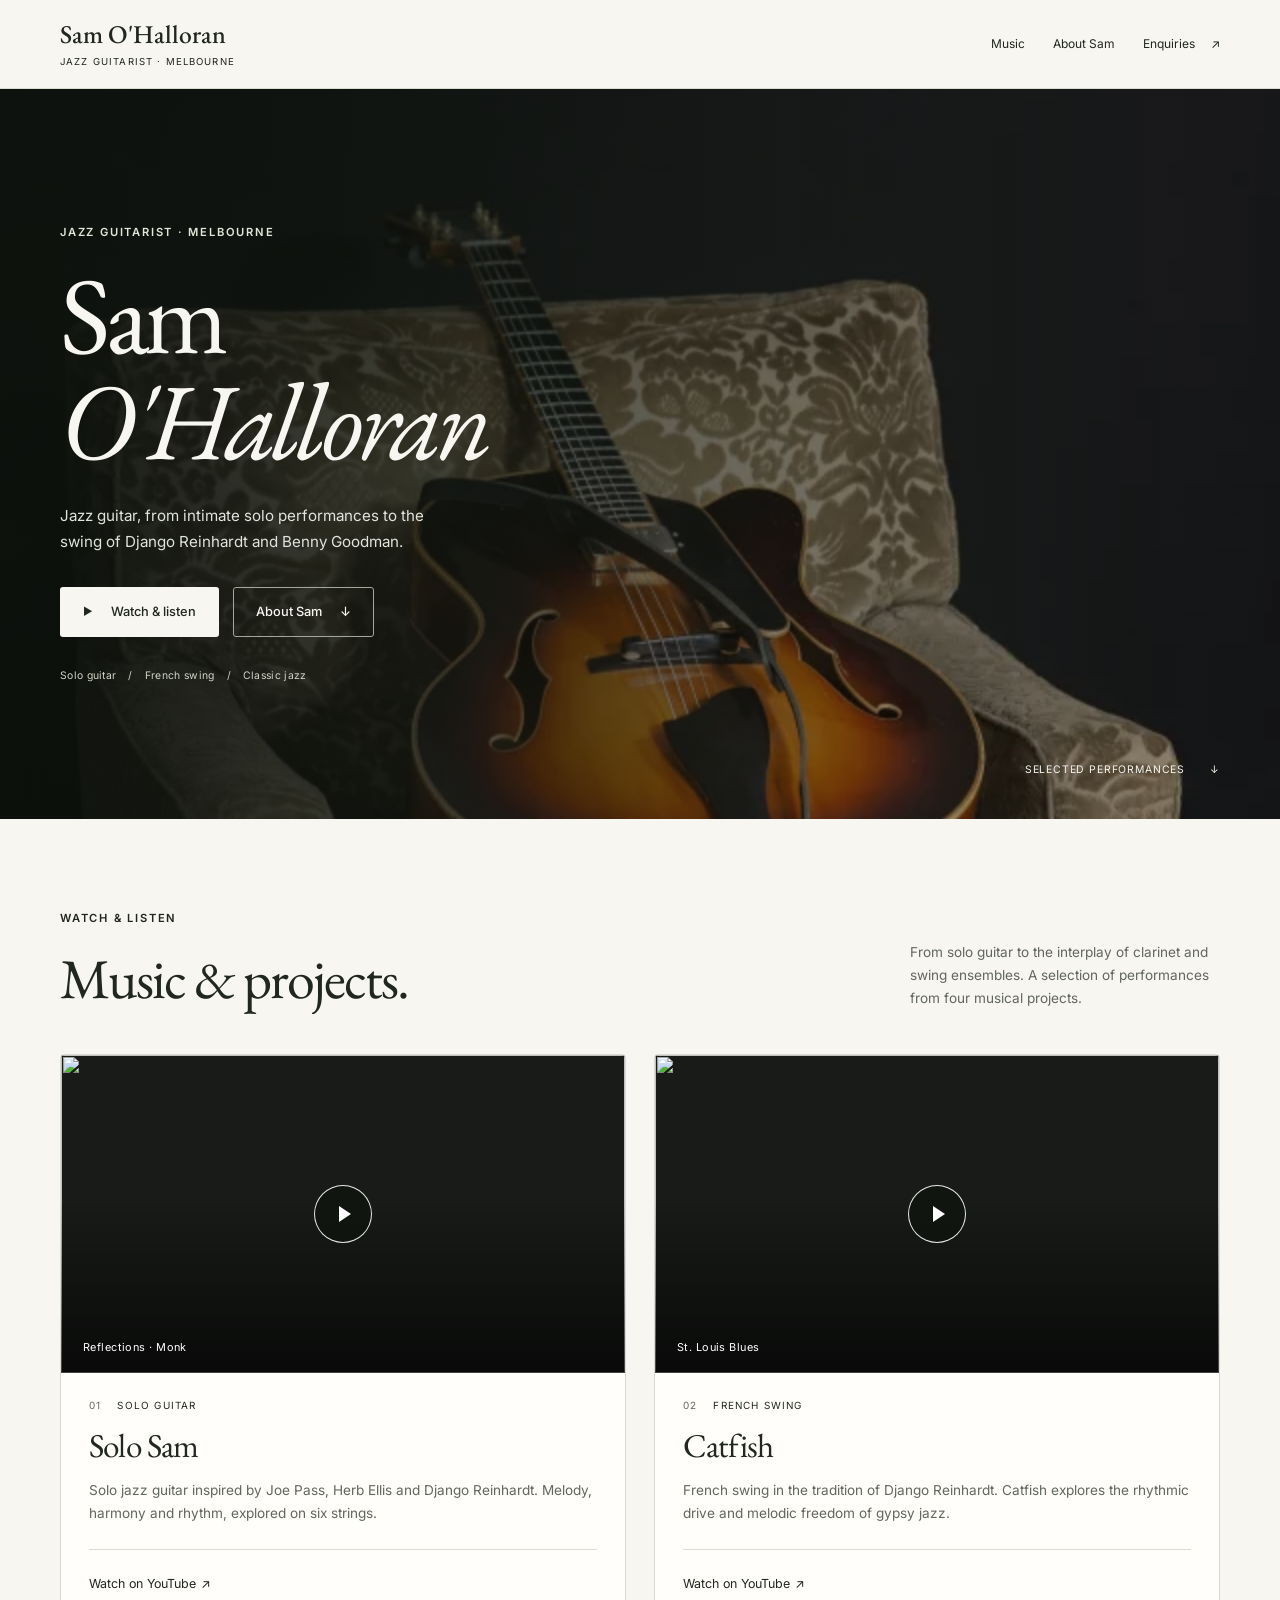
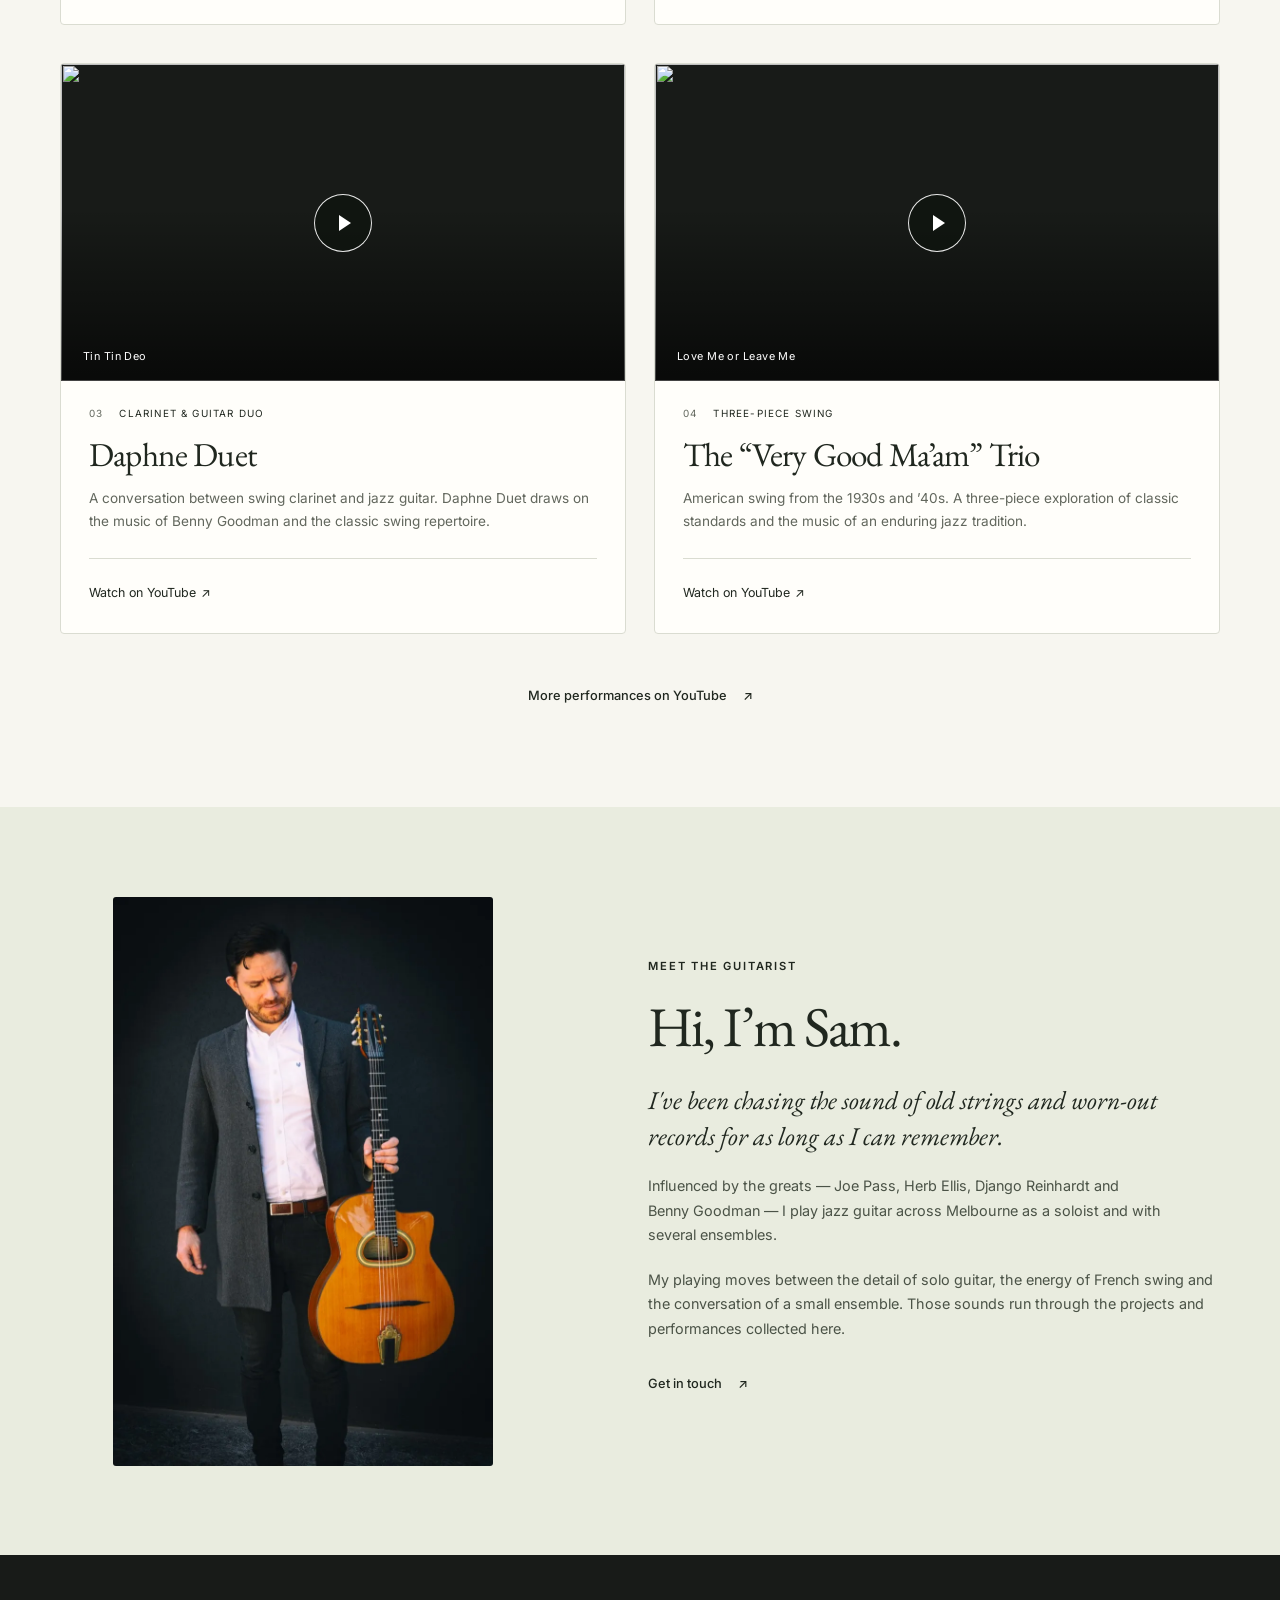
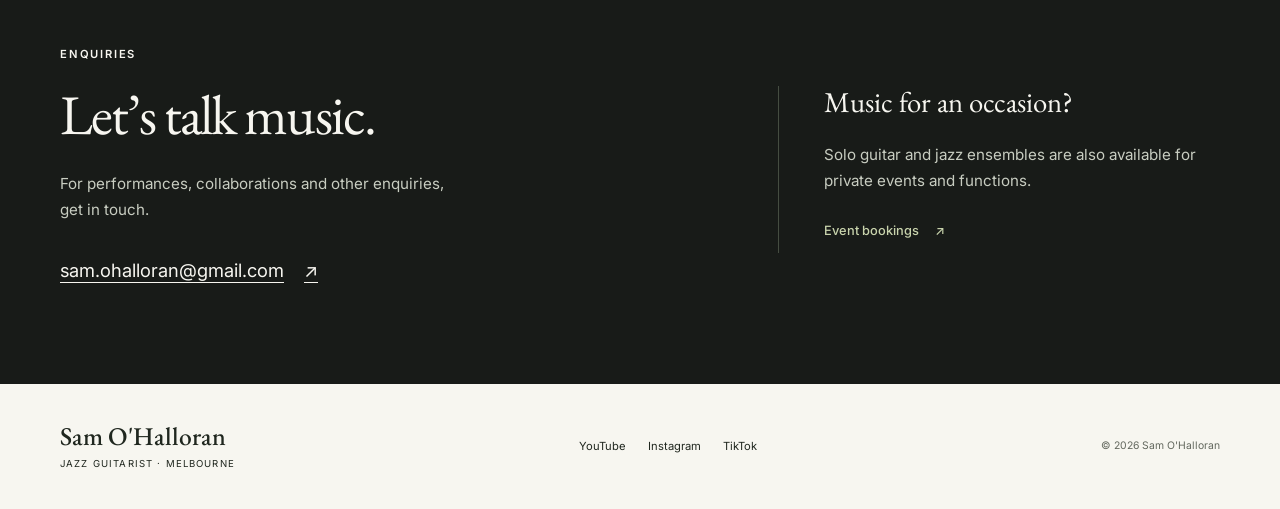
==== commit 385d5bd5: "Add artist-first version with separate event enquiries" ====
--- a/index.html
+++ b/index.html
@@ -3,16 +3,16 @@
 <head>
     <meta charset="UTF-8">
     <meta name="viewport" content="width=device-width, initial-scale=1.0">
-    <title>Melbourne Jazz Guitarist &amp; Event Ensembles | Sam O'Halloran</title>
-    <meta name="description" content="Live jazz for your Melbourne event. Hear Sam O'Halloran on solo guitar, French swing and classic jazz ensembles, then enquire about availability.">
+    <title>Sam O'Halloran | Jazz Guitarist · Melbourne</title>
+    <meta name="description" content="Melbourne jazz guitarist Sam O'Halloran. Explore solo guitar performances, French swing and classic jazz projects, and the music behind them.">
     <meta name="theme-color" content="#181b18">
     <link rel="canonical" href="https://samohalloran.com/">
     <link rel="icon" href="assets/images/favicon.svg" type="image/svg+xml">
     <meta property="og:type" content="website">
     <meta property="og:locale" content="en_AU">
     <meta property="og:site_name" content="Sam O'Halloran">
-    <meta property="og:title" content="Sam O'Halloran — Live jazz in Melbourne">
-    <meta property="og:description" content="Solo guitar, French swing and classic jazz ensembles for memorable occasions. Watch, listen and find your sound.">
+    <meta property="og:title" content="Sam O'Halloran — Jazz guitarist, Melbourne">
+    <meta property="og:description" content="Solo guitar, French swing and classic jazz. Performances and musical projects from Melbourne guitarist Sam O'Halloran.">
     <meta property="og:url" content="https://samohalloran.com/">
     <meta property="og:image" content="https://samohalloran.com/assets/images/social-preview.jpg">
     <meta property="og:image:width" content="1200">
@@ -42,7 +42,7 @@
     </script>
     <script src="js/script.js" defer></script>
 </head>
-<body>
+<body class="artist-page">
     <a class="skip-link" href="#main">Skip to content</a>
     <nav id="nav" aria-label="Main navigation">
         <div class="nav-inner">
@@ -51,10 +51,9 @@
                 <span></span><span></span><span></span>
             </button>
             <ul class="nav-links" id="nav-links">
-                <li><a href="#ensembles">Watch &amp; listen</a></li>
+                <li><a href="#ensembles">Music</a></li>
                 <li><a href="#about">About Sam</a></li>
-                <li><a href="#faqs">Booking FAQs</a></li>
-                <li><a href="#contact" class="nav-cta">Check availability <span aria-hidden="true">↗</span></a></li>
+                <li><a href="#contact">Enquiries <span aria-hidden="true">↗</span></a></li>
             </ul>
         </div>
     </nav>
@@ -69,23 +68,23 @@
             </div>
             <div class="hero-overlay"></div>
             <div class="hero-content">
-                <p class="eyebrow">Sam O'Halloran · Melbourne</p>
-                <h1 id="hero-title">Live jazz for<br><em>memorable occasions.</em></h1>
-                <p class="hero-sub">The warmth of solo guitar. The energy of French swing. Find the right sound for your next event.</p>
+                <p class="eyebrow">Jazz guitarist · Melbourne</p>
+                <h1 id="hero-title">Sam<br><em>O'Halloran</em></h1>
+                <p class="hero-sub">Jazz guitar, from intimate solo performances to the swing of Django Reinhardt and Benny Goodman.</p>
                 <div class="hero-actions">
                     <a href="#ensembles" class="btn btn-light"><span class="small-play" aria-hidden="true">▶</span> Watch &amp; listen</a>
-                    <a href="#contact" class="btn btn-outline-light">Check availability <span aria-hidden="true">↗</span></a>
+                    <a href="#about" class="btn btn-outline-light">About Sam <span aria-hidden="true">↓</span></a>
                 </div>
-                <p class="hero-note">Solo guitar <span aria-hidden="true">/</span> Duos <span aria-hidden="true">/</span> Swing ensembles</p>
+                <p class="hero-note">Solo guitar <span aria-hidden="true">/</span> French swing <span aria-hidden="true">/</span> Classic jazz</p>
             </div>
-            <a class="hero-scroll" href="#ensembles">Discover your sound <span aria-hidden="true">↓</span></a>
+            <a class="hero-scroll" href="#ensembles">Selected performances <span aria-hidden="true">↓</span></a>
         </section>
 
         <section id="ensembles" aria-labelledby="ensembles-title">
             <div class="section-inner">
                 <div class="section-heading">
-                    <div><p class="eyebrow">Hear the possibilities</p><h2 id="ensembles-title">A sound for your occasion.</h2></div>
-                    <p>From an intimate dinner to a festival stage, explore four ways to bring live jazz to your event.</p>
+                    <div><p class="eyebrow">Watch &amp; listen</p><h2 id="ensembles-title">Music &amp; projects.</h2></div>
+                    <p>From solo guitar to the interplay of clarinet and swing ensembles. A selection of performances from four musical projects.</p>
                 </div>
                 <div class="ensemble-grid">
                     <article class="ensemble-card">
@@ -100,8 +99,8 @@
                         <div class="ensemble-body">
                             <p class="ensemble-type">01 <span>Solo guitar</span></p>
                             <h3>Solo Sam</h3>
-                            <p>Warm, intricate jazz guitar inspired by Joe Pass, Herb Ellis and Django Reinhardt. An intimate sound for cocktail hours and dinners.</p>
-                            <div class="card-actions"><a href="#contact" data-ensemble="Solo Sam" class="text-link">Enquire about Solo Sam <span aria-hidden="true">↗</span></a><a class="watch-link" href="https://www.youtube.com/watch?v=OLlL8KTVwTE" target="_blank" rel="noopener noreferrer" aria-label="Watch Solo Sam on YouTube (opens a new tab)">YouTube <span aria-hidden="true">↗</span></a></div>
+                            <p>Solo jazz guitar inspired by Joe Pass, Herb Ellis and Django Reinhardt. Melody, harmony and rhythm, explored on six strings.</p>
+                            <div class="card-actions"><a class="watch-link" href="https://www.youtube.com/watch?v=OLlL8KTVwTE" target="_blank" rel="noopener noreferrer" aria-label="Watch Solo Sam on YouTube (opens a new tab)">Watch on YouTube <span aria-hidden="true">↗</span></a></div>
                         </div>
                     </article>
                     <article class="ensemble-card">
@@ -116,8 +115,8 @@
                         <div class="ensemble-body">
                             <p class="ensemble-type">02 <span>French swing</span></p>
                             <h3>Catfish</h3>
-                            <p>The lively swing of Django Reinhardt. Gypsy jazz with the warmth and energy of a Parisian jazz club, bringing a little sparkle to your occasion.</p>
-                            <div class="card-actions"><a href="#contact" data-ensemble="Catfish" class="text-link">Enquire about Catfish <span aria-hidden="true">↗</span></a><a class="watch-link" href="https://www.youtube.com/watch?v=uPVHsRe5K2k" target="_blank" rel="noopener noreferrer" aria-label="Watch Catfish on YouTube (opens a new tab)">YouTube <span aria-hidden="true">↗</span></a></div>
+                            <p>French swing in the tradition of Django Reinhardt. Catfish explores the rhythmic drive and melodic freedom of gypsy jazz.</p>
+                            <div class="card-actions"><a class="watch-link" href="https://www.youtube.com/watch?v=uPVHsRe5K2k" target="_blank" rel="noopener noreferrer" aria-label="Watch Catfish on YouTube (opens a new tab)">Watch on YouTube <span aria-hidden="true">↗</span></a></div>
                         </div>
                     </article>
                     <article class="ensemble-card">
@@ -132,8 +131,8 @@
                         <div class="ensemble-body">
                             <p class="ensemble-type">03 <span>Clarinet &amp; guitar duo</span></p>
                             <h3>Daphne Duet</h3>
-                            <p>A conversation between swing clarinet and jazz guitar. Inspired by Benny Goodman, this charming duo brings a classic swing sound to the room.</p>
-                            <div class="card-actions"><a href="#contact" data-ensemble="Daphne Duet" class="text-link">Enquire about Daphne Duet <span aria-hidden="true">↗</span></a><a class="watch-link" href="https://www.youtube.com/watch?v=YDg9e8alAC8" target="_blank" rel="noopener noreferrer" aria-label="Watch Daphne Duet on YouTube (opens a new tab)">YouTube <span aria-hidden="true">↗</span></a></div>
+                            <p>A conversation between swing clarinet and jazz guitar. Daphne Duet draws on the music of Benny Goodman and the classic swing repertoire.</p>
+                            <div class="card-actions"><a class="watch-link" href="https://www.youtube.com/watch?v=YDg9e8alAC8" target="_blank" rel="noopener noreferrer" aria-label="Watch Daphne Duet on YouTube (opens a new tab)">Watch on YouTube <span aria-hidden="true">↗</span></a></div>
                         </div>
                     </article>
                     <article class="ensemble-card">
@@ -148,12 +147,12 @@
                         <div class="ensemble-body">
                             <p class="ensemble-type">04 <span>Three-piece swing</span></p>
                             <h3>The “Very Good Ma’am” Trio</h3>
-                            <p>American swing from the 1930s and ’40s. A three-piece ensemble playing classic standards that get people smiling and tapping their feet.</p>
-                            <div class="card-actions"><a href="#contact" data-ensemble="The Very Good Ma’am Trio" class="text-link">Enquire about the trio <span aria-hidden="true">↗</span></a><a class="watch-link" href="https://www.youtube.com/watch?v=UZfthnT7lpw" target="_blank" rel="noopener noreferrer" aria-label="Watch The Very Good Ma’am Trio on YouTube (opens a new tab)">YouTube <span aria-hidden="true">↗</span></a></div>
+                            <p>American swing from the 1930s and ’40s. A three-piece exploration of classic standards and the music of an enduring jazz tradition.</p>
+                            <div class="card-actions"><a class="watch-link" href="https://www.youtube.com/watch?v=UZfthnT7lpw" target="_blank" rel="noopener noreferrer" aria-label="Watch The Very Good Ma’am Trio on YouTube (opens a new tab)">Watch on YouTube <span aria-hidden="true">↗</span></a></div>
                         </div>
                     </article>
                 </div>
-                <div class="ensemble-help"><p>Not sure which group fits?</p><a href="#contact" data-ensemble="Help me choose" class="text-link">Tell me about your event <span aria-hidden="true">↗</span></a></div>
+                <div class="ensemble-help"><a href="https://www.youtube.com/user/samohalloran" target="_blank" rel="noopener noreferrer" class="text-link">More performances on YouTube <span aria-hidden="true">↗</span><span class="visually-hidden"> (opens a new tab)</span></a></div>
             </div>
         </section>
 
@@ -165,51 +164,16 @@
                     <h2 id="about-title">Hi, I’m Sam.</h2>
                     <p class="about-intro">I've been chasing the sound of old strings and worn-out records for as long as I can remember.</p>
                     <p>Influenced by the greats — Joe Pass, Herb Ellis, Django Reinhardt and Benny Goodman — I play jazz guitar across Melbourne as a soloist and with several ensembles.</p>
-                    <p>Whether it's an intimate dinner, a corporate function or a festival stage, I bring the warmth of classic jazz and swing to every performance.</p>
-                    <a href="https://www.youtube.com/user/samohalloran" target="_blank" rel="noopener noreferrer" class="text-link">More music on YouTube <span aria-hidden="true">↗</span><span class="visually-hidden"> (opens a new tab)</span></a>
-                </div>
-            </div>
-        </section>
-
-        <section id="faqs" aria-labelledby="faqs-title">
-            <div class="section-inner faq-layout">
-                <div><p class="eyebrow">Planning your event</p><h2 id="faqs-title">Let’s find<br>the right fit.</h2><p class="faq-intro">A few things to help you get started.</p></div>
-                <div class="faq-list">
-                    <details><summary>Which ensemble should I choose?</summary><p>Solo guitar suits intimate dinners and cocktail hours. Catfish brings French swing, Daphne Duet pairs clarinet with guitar, and the trio plays American swing standards. Listen to the performances above, or tell me about your event and we can discuss the options.</p></details>
-                    <details><summary>What events do you play?</summary><p>I perform across Melbourne for intimate dinners, corporate functions and festivals. Share the occasion, venue and atmosphere you have in mind when you enquire.</p></details>
-                    <details><summary>What should I include in an enquiry?</summary><p>Your event date, venue or suburb, and preferred ensemble are a useful starting point. If you know your guest numbers, start and finish times, or have particular music in mind, include those too.</p></details>
-                    <details><summary>How do I check availability and get a quote?</summary><p>Use the enquiry builder below or email <a href="mailto:sam.ohalloran@gmail.com">sam.ohalloran@gmail.com</a> with your event details. We can discuss availability and a quote for your occasion.</p></details>
+                    <p>My playing moves between the detail of solo guitar, the energy of French swing and the conversation of a small ensemble. Those sounds run through the projects and performances collected here.</p>
+                    <a href="#contact" class="text-link">Get in touch <span aria-hidden="true">↗</span></a>
                 </div>
             </div>
         </section>
 
         <section id="contact" aria-labelledby="contact-title">
-            <div class="section-inner contact-layout">
-                <div class="contact-intro"><p class="eyebrow">Let’s make it a date</p><h2 id="contact-title">Good music starts<br>with a conversation.</h2><p>Tell me a little about your occasion and the sound you have in mind.</p><a class="contact-email" href="mailto:sam.ohalloran@gmail.com">sam.ohalloran@gmail.com <span aria-hidden="true">↗</span></a><p class="contact-note">Based in Melbourne. Solo guitar and jazz ensembles for events and functions.</p></div>
-                <div class="contact-form-wrap">
-                    <form id="booking-form" hidden>
-                        <h3>Build your enquiry</h3>
-                        <p class="form-intro" id="form-help">Fill in the details, then send the prepared enquiry from your email app. Only your name and email are required.</p>
-                        <div class="form-grid">
-                            <div class="form-field"><label for="booking-name">Your name <span>(required)</span></label><input id="booking-name" name="name" autocomplete="name" required maxlength="100"></div>
-                            <div class="form-field"><label for="booking-email">Email <span>(required)</span></label><input id="booking-email" name="email" type="email" autocomplete="email" required maxlength="254"></div>
-                            <div class="form-field"><label for="booking-date">Event date <span>(optional)</span></label><input id="booking-date" name="date" type="date" aria-describedby="date-help"><span class="field-hint" id="date-help">Leave blank if you’re still planning.</span></div>
-                            <div class="form-field"><label for="booking-location">Venue or suburb <span>(optional)</span></label><input id="booking-location" name="location" autocomplete="off" maxlength="150"></div>
-                            <div class="form-field full-width"><label for="booking-ensemble">Your sound</label><select id="booking-ensemble" name="ensemble"><option>Help me choose</option><option>Solo Sam</option><option>Catfish</option><option>Daphne Duet</option><option>The Very Good Ma’am Trio</option></select></div>
-                            <div class="form-field full-width"><label for="booking-details">About your event <span>(optional)</span></label><textarea id="booking-details" name="details" rows="3" maxlength="1000" placeholder="The occasion, guest numbers, timings or anything else you'd like to share."></textarea></div>
-                        </div>
-                        <button class="btn btn-light" type="submit">Prepare email enquiry <span aria-hidden="true">↗</span></button>
-                        <p class="form-note">Nothing is sent until you send the email. Your details aren’t saved on this website.</p>
-                    </form>
-                    <noscript><p>Email Sam with your event date, location and preferred ensemble to discuss availability.</p><a class="btn btn-light" href="mailto:sam.ohalloran@gmail.com?subject=Event%20enquiry">Email your enquiry <span aria-hidden="true">↗</span></a></noscript>
-                    <div id="enquiry-preview" class="enquiry-preview" hidden>
-                        <h3 id="enquiry-ready" tabindex="-1">Your enquiry is ready to send.</h3>
-                        <p>Open your email app to review and send it to Sam, or copy the enquiry into your preferred email service.</p>
-                        <label for="enquiry-draft">Your enquiry</label><textarea id="enquiry-draft" rows="9" readonly></textarea>
-                        <div class="preview-actions"><a id="open-email" class="btn btn-light">Open email app <span aria-hidden="true">↗</span></a><button id="copy-enquiry" type="button" class="btn btn-outline-light">Copy enquiry</button></div>
-                        <p id="enquiry-status" role="status" aria-live="polite"></p>
-                    </div>
-                </div>
+            <div class="section-inner artist-contact">
+                <div><p class="eyebrow">Enquiries</p><h2 id="contact-title">Let’s talk music.</h2><p>For performances, collaborations and other enquiries, get in touch.</p><a class="artist-email" href="mailto:sam.ohalloran@gmail.com">sam.ohalloran@gmail.com <span aria-hidden="true">↗</span></a></div>
+                <div class="private-events"><h3>Music for an occasion?</h3><p>Solo guitar and jazz ensembles are also available for private events and functions.</p><a href="bookings.html" class="text-link">Event bookings <span aria-hidden="true">↗</span></a></div>
             </div>
         </section>
     </main>
--- a/css/styles.css
+++ b/css/styles.css
@@ -213,3 +213,29 @@
     .hero-bg, .hero-overlay { display: none; }
     .btn, .play-btn { border: 1px solid ButtonText; }
 }
+
+/* Artist edition: music leads; event enquiries have their own page. */
+.artist-page .hero-content { max-width: 670px; }
+.artist-page h1 { font-size: clamp(4rem, 8.5vw, 7.2rem); line-height: .97; }
+.artist-page .hero-sub { max-width: 365px; margin-top: 30px; }
+.artist-page .card-actions { justify-content: flex-start; }
+.artist-page .watch-link { color: var(--ink); font-size: .78rem; }
+.artist-contact { display: grid; grid-template-columns: 1.4fr 1fr; gap: 100px; align-items: center; }
+.artist-contact > div > p:not(.eyebrow) { color: #c8cdc1; font-size: .95rem; max-width: 390px; margin-top: 24px; }
+.artist-email { display: inline-flex; align-items: center; gap: 20px; min-height: 48px; margin-top: 24px; font-size: clamp(.85rem, 2vw, 1.15rem); }
+.private-events { border-left: 1px solid #454d41; padding-left: 45px; }
+.private-events h3 { font-size: 1.8rem; }
+.private-events .text-link { margin-top: 15px; color: var(--accent); }
+.booking-page .contact-layout { align-items: start; }
+.booking-intro-copy { max-width: 590px; margin-top: 28px; color: var(--muted); }
+@media (max-width: 768px) {
+    .artist-contact { grid-template-columns: 1fr; gap: 42px; }
+    .private-events { border-left: none; border-top: 1px solid #454d41; padding: 32px 0 0; }
+    .artist-page #hero { min-height: 660px; }
+}
+@media (max-width: 600px) {
+    .artist-page h1 { font-size: clamp(3.8rem, 15vw, 5.3rem); }
+    .artist-page .hero-sub { max-width: 310px; }
+    .artist-page .hero-note { gap: 7px; font-size: .55rem; }
+    .artist-email { gap: 10px; }
+}
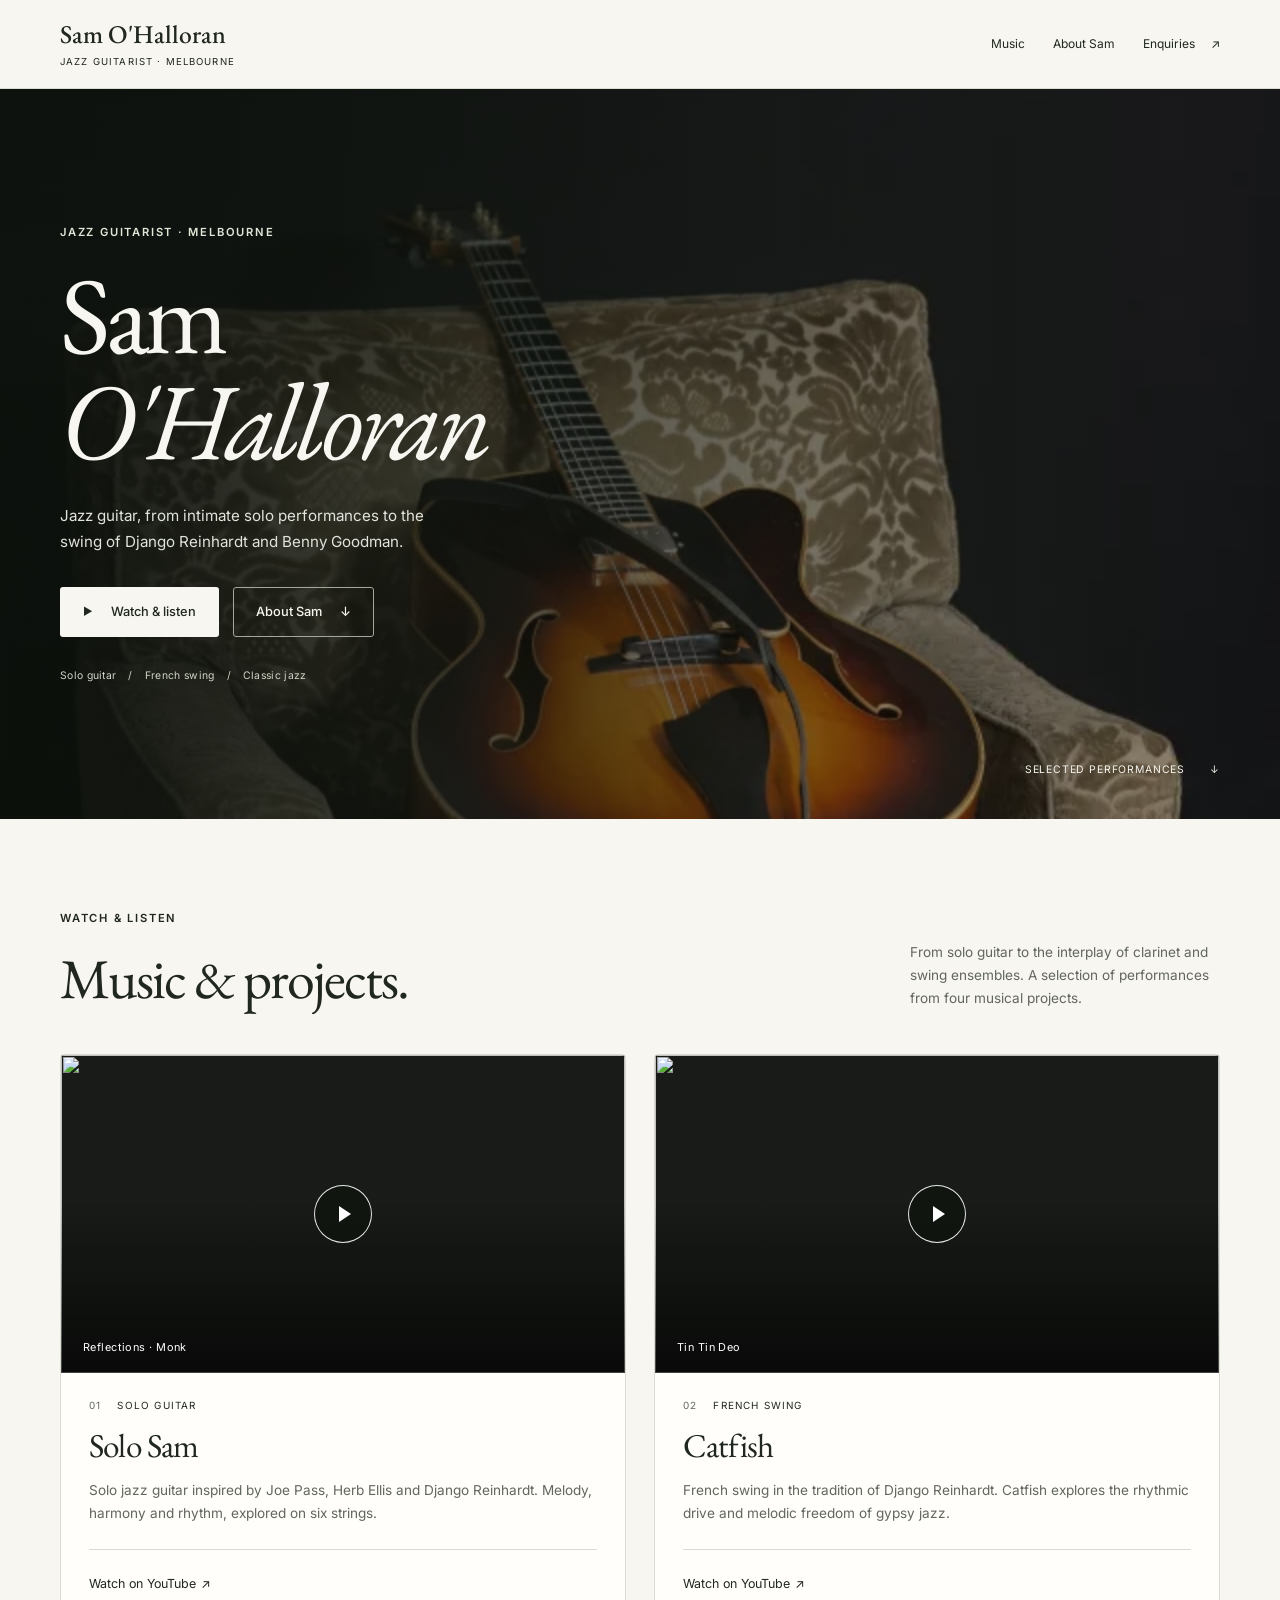
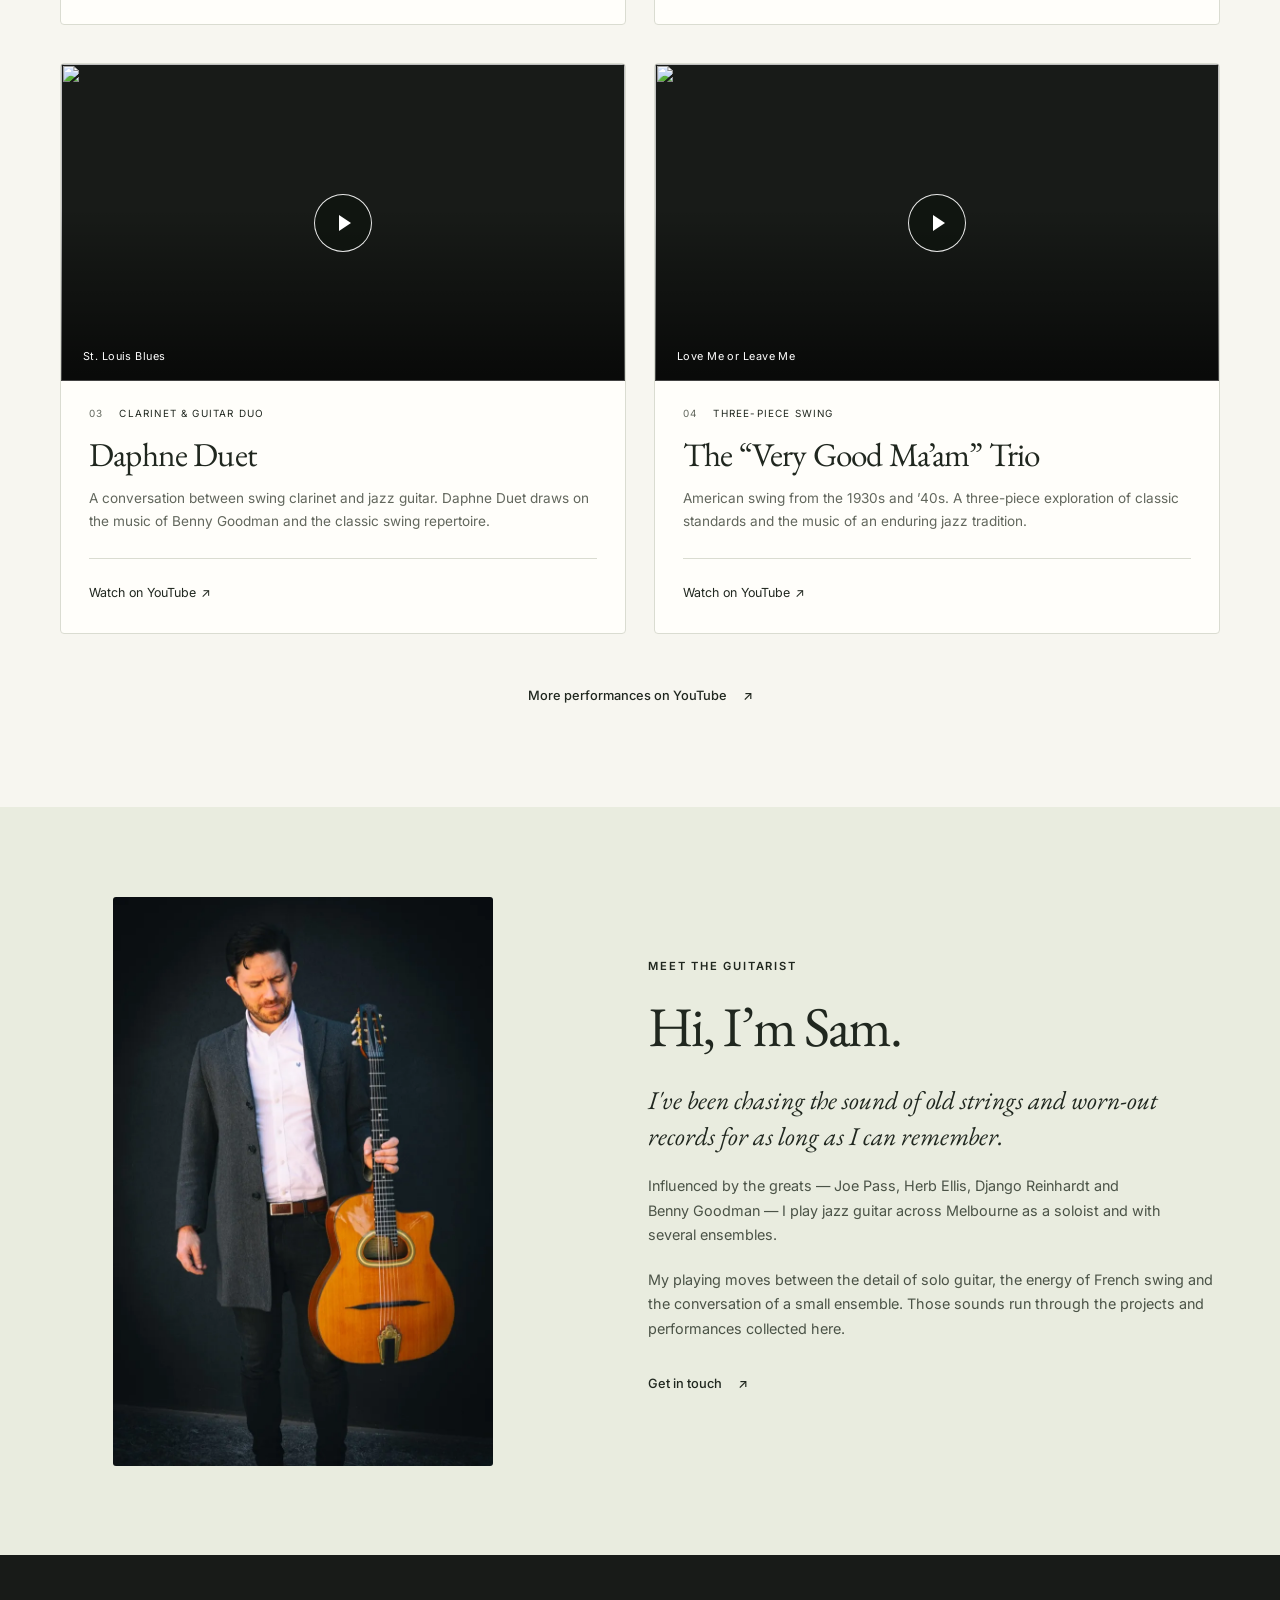
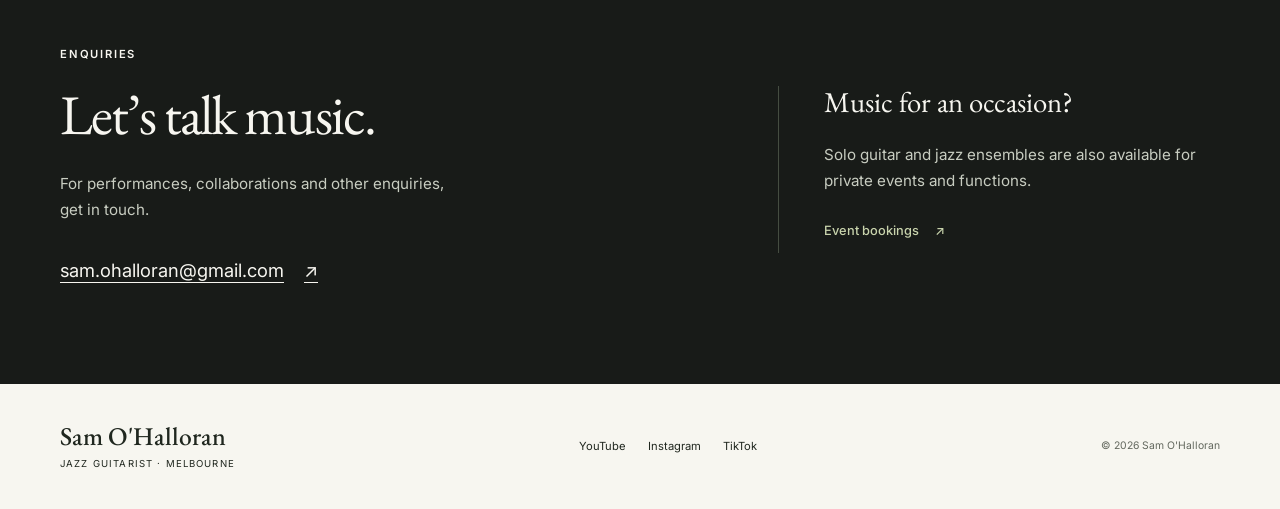
==== commit cb163aa8: "fix: correct swapped video titles" ====
--- a/index.html
+++ b/index.html
@@ -105,10 +105,10 @@
                     </article>
                     <article class="ensemble-card">
                         <div class="ensemble-media">
-                            <div class="video-wrap" data-id="uPVHsRe5K2k" data-title="Catfish — St. Louis Blues">
-                                <button class="video-facade" type="button" disabled aria-label="Play Catfish — St. Louis Blues">
+                            <div class="video-wrap" data-id="uPVHsRe5K2k" data-title="Catfish — Tin Tin Deo">
+                                <button class="video-facade" type="button" disabled aria-label="Play Catfish — Tin Tin Deo">
                                     <img src="https://i.ytimg.com/vi/uPVHsRe5K2k/hqdefault.jpg" alt="" loading="lazy" width="480" height="360">
-                                    <span class="play-btn" aria-hidden="true"></span><span class="video-caption" aria-hidden="true">St. Louis Blues</span>
+                                    <span class="play-btn" aria-hidden="true"></span><span class="video-caption" aria-hidden="true">Tin Tin Deo</span>
                                 </button>
                             </div>
                         </div>
@@ -121,10 +121,10 @@
                     </article>
                     <article class="ensemble-card">
                         <div class="ensemble-media">
-                            <div class="video-wrap" data-id="YDg9e8alAC8" data-title="Daphne Duet — Tin Tin Deo">
-                                <button class="video-facade" type="button" disabled aria-label="Play Daphne Duet — Tin Tin Deo">
+                            <div class="video-wrap" data-id="YDg9e8alAC8" data-title="Daphne Duet — St. Louis Blues">
+                                <button class="video-facade" type="button" disabled aria-label="Play Daphne Duet — St. Louis Blues">
                                     <img src="https://i.ytimg.com/vi/YDg9e8alAC8/hqdefault.jpg" alt="" loading="lazy" width="480" height="360">
-                                    <span class="play-btn" aria-hidden="true"></span><span class="video-caption" aria-hidden="true">Tin Tin Deo</span>
+                                    <span class="play-btn" aria-hidden="true"></span><span class="video-caption" aria-hidden="true">St. Louis Blues</span>
                                 </button>
                             </div>
                         </div>
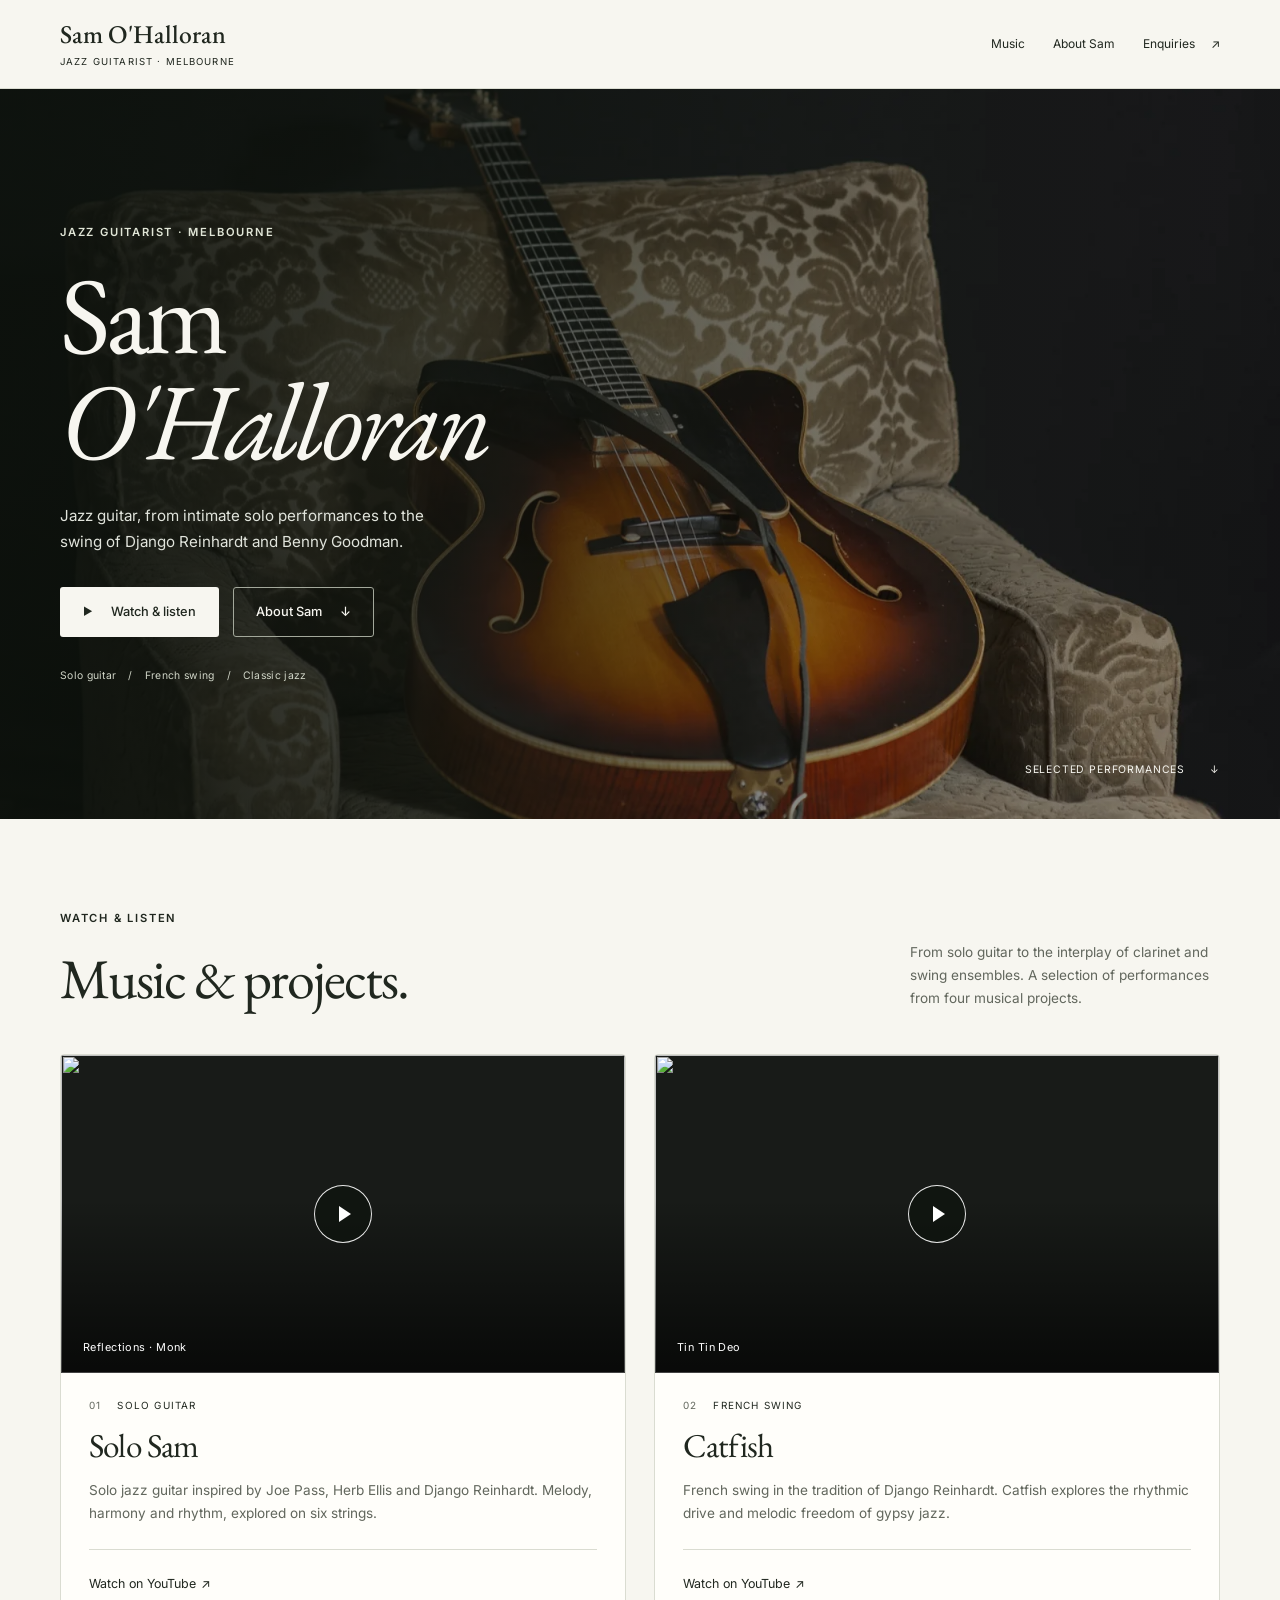
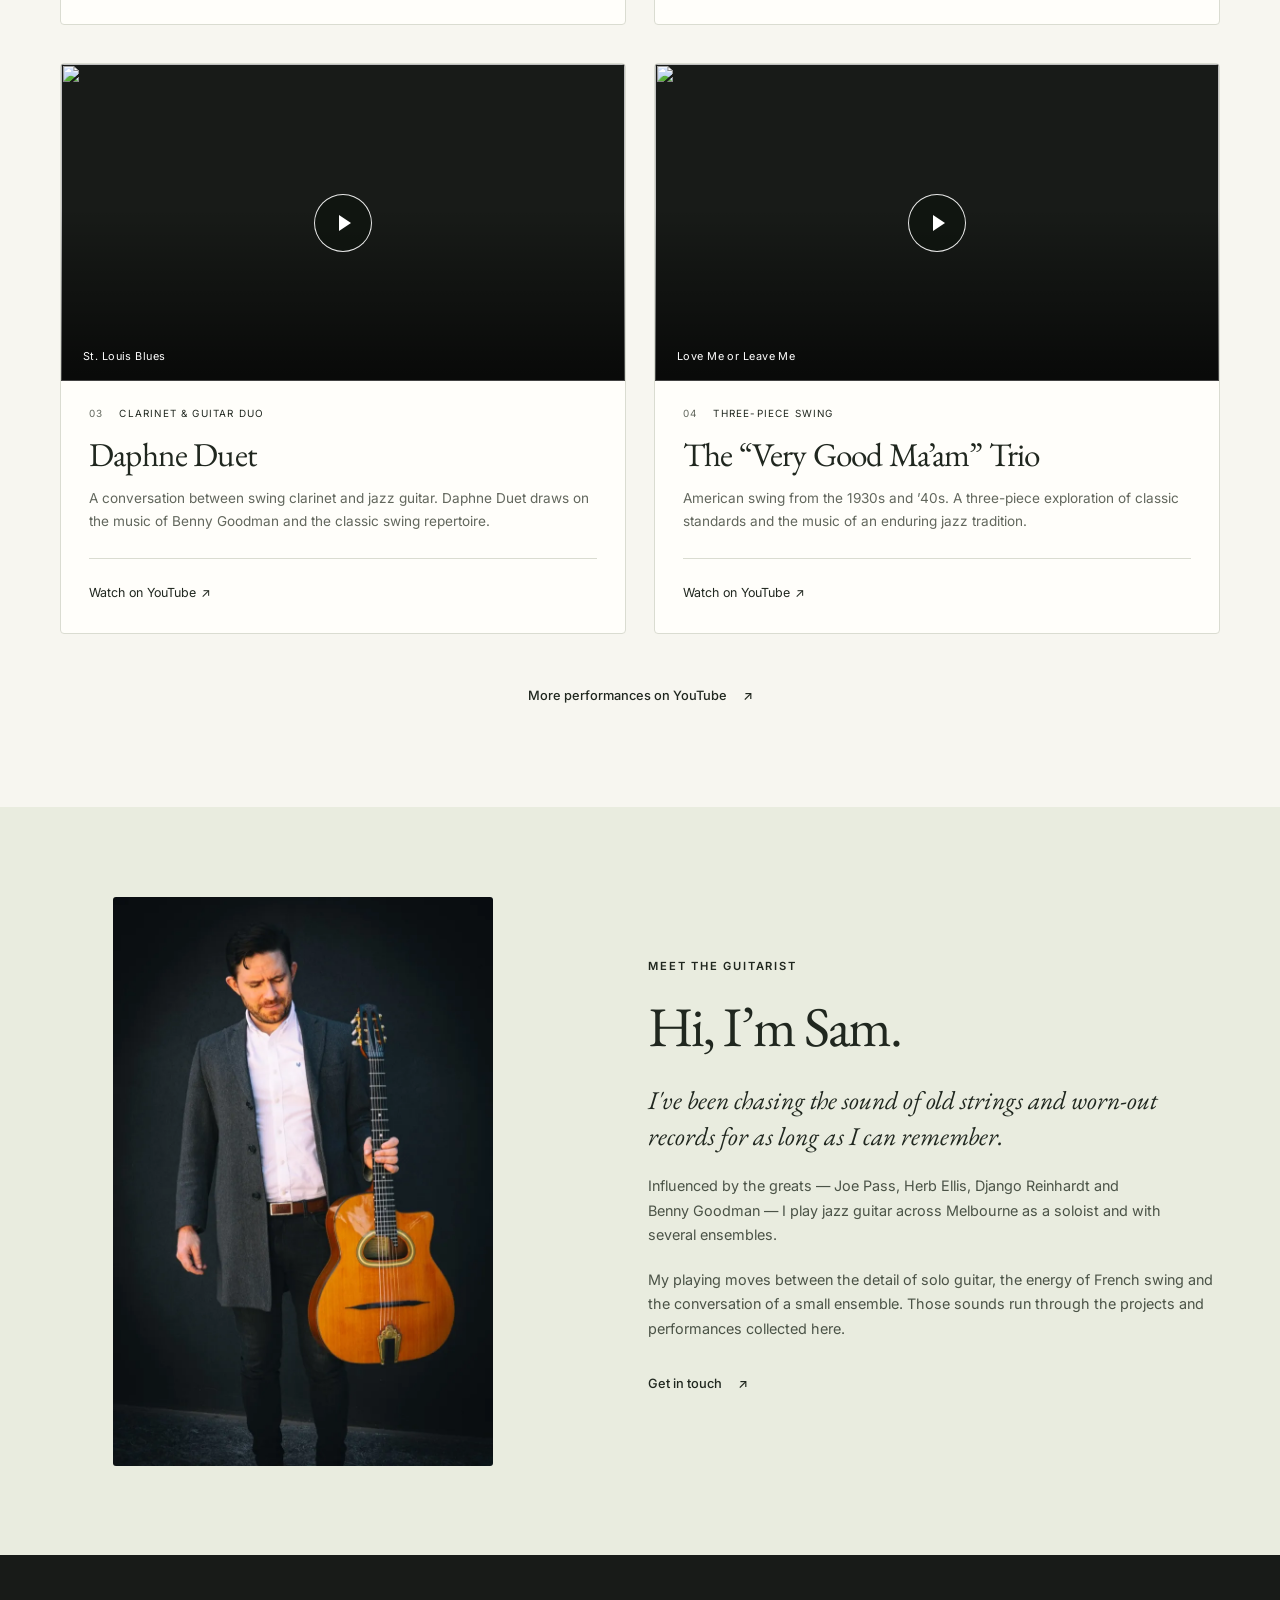
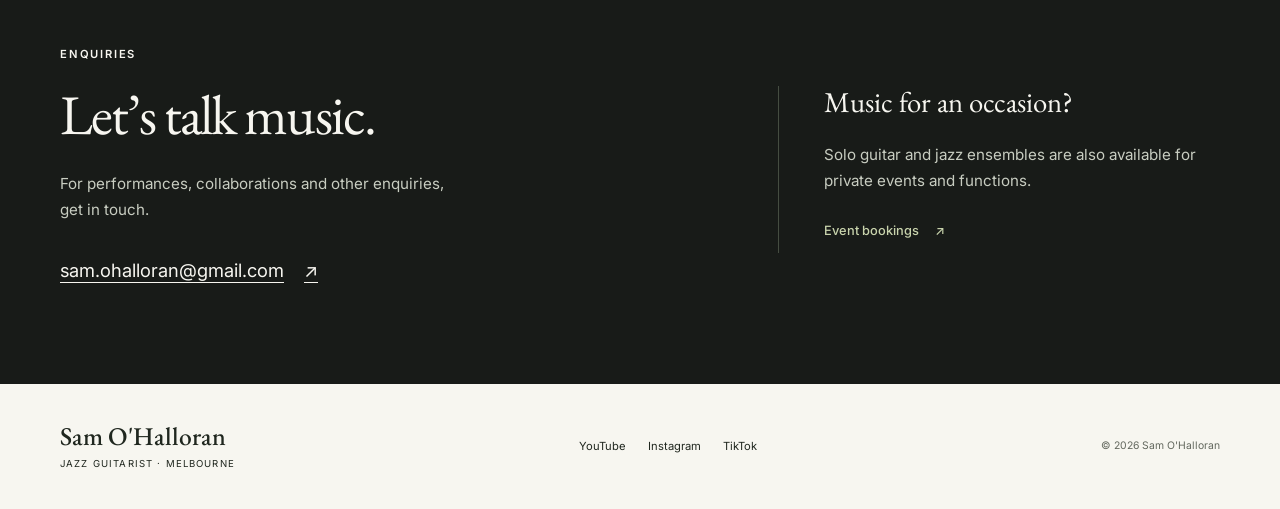
==== commit 5cda125f: "feat: add GoatCounter analytics with email and booking click events" ====
--- a/index.html
+++ b/index.html
@@ -41,6 +41,7 @@
     }
     </script>
     <script src="js/script.js" defer></script>
+    <script data-goatcounter="https://samohalloran.goatcounter.com/count" async src="//gc.zgo.at/count.js"></script>
 </head>
 <body class="artist-page">
     <a class="skip-link" href="#main">Skip to content</a>
@@ -172,8 +173,8 @@
 
         <section id="contact" aria-labelledby="contact-title">
             <div class="section-inner artist-contact">
-                <div><p class="eyebrow">Enquiries</p><h2 id="contact-title">Let’s talk music.</h2><p>For performances, collaborations and other enquiries, get in touch.</p><a class="artist-email" href="mailto:sam.ohalloran@gmail.com">sam.ohalloran@gmail.com <span aria-hidden="true">↗</span></a></div>
-                <div class="private-events"><h3>Music for an occasion?</h3><p>Solo guitar and jazz ensembles are also available for private events and functions.</p><a href="bookings.html" class="text-link">Event bookings <span aria-hidden="true">↗</span></a></div>
+                <div><p class="eyebrow">Enquiries</p><h2 id="contact-title">Let’s talk music.</h2><p>For performances, collaborations and other enquiries, get in touch.</p><a class="artist-email" data-goatcounter-click="click-email-home" data-goatcounter-title="Email link (home)" href="mailto:sam.ohalloran@gmail.com">sam.ohalloran@gmail.com <span aria-hidden="true">↗</span></a></div>
+                <div class="private-events"><h3>Music for an occasion?</h3><p>Solo guitar and jazz ensembles are also available for private events and functions.</p><a href="bookings.html" class="text-link" data-goatcounter-click="click-bookings-link" data-goatcounter-title="Event bookings link">Event bookings <span aria-hidden="true">↗</span></a></div>
             </div>
         </section>
     </main>
